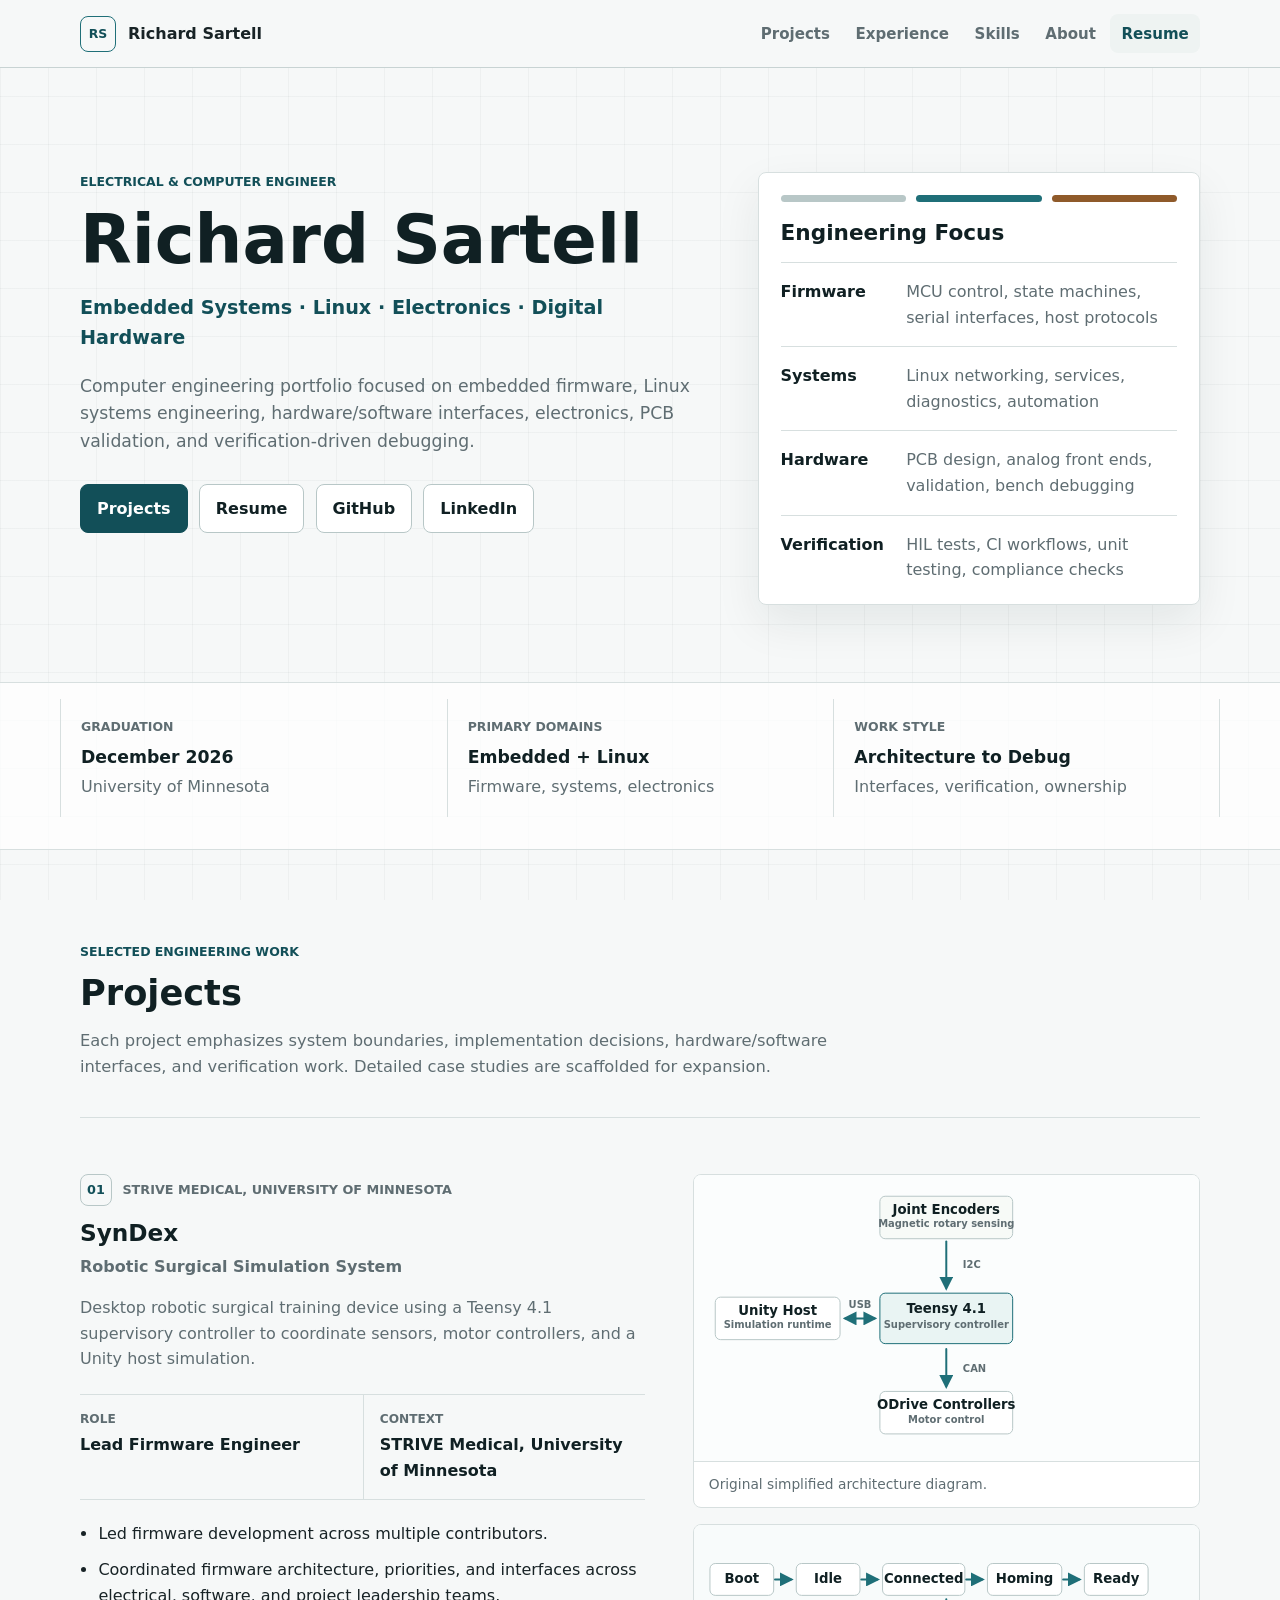
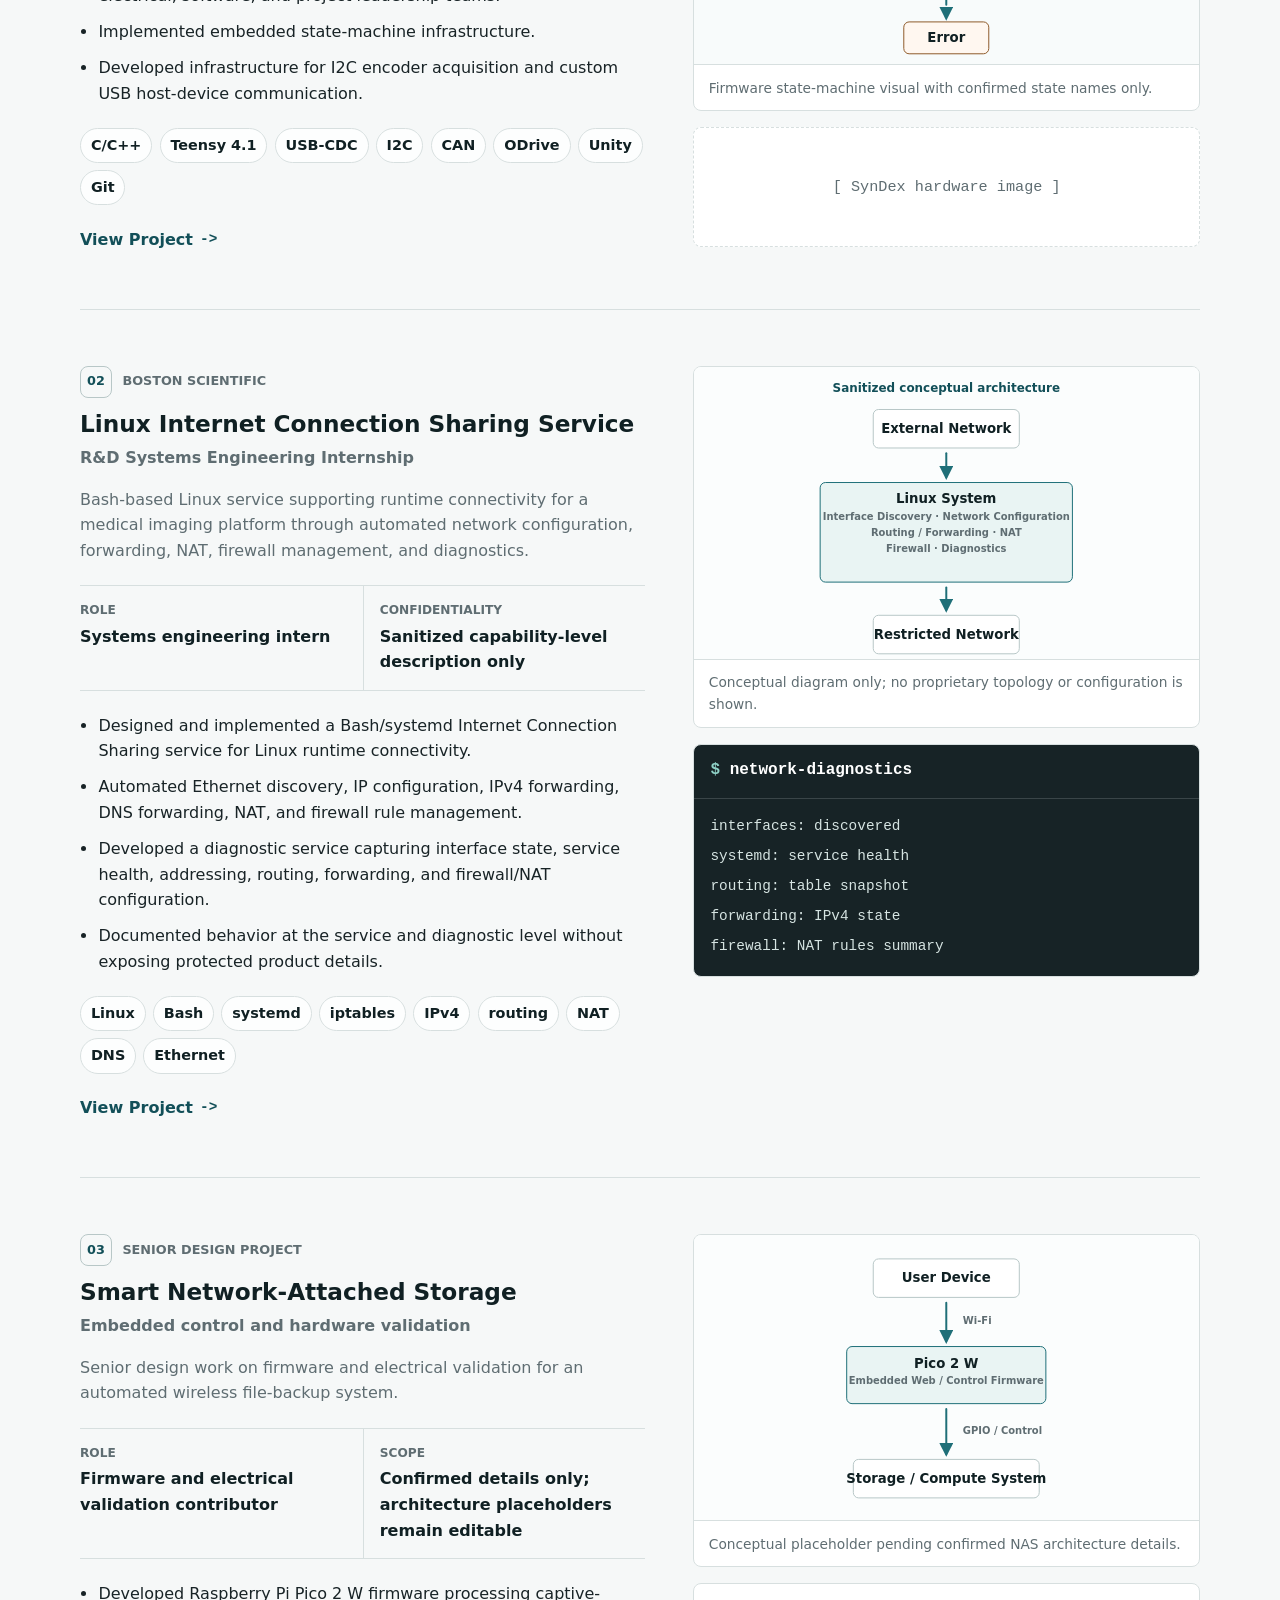
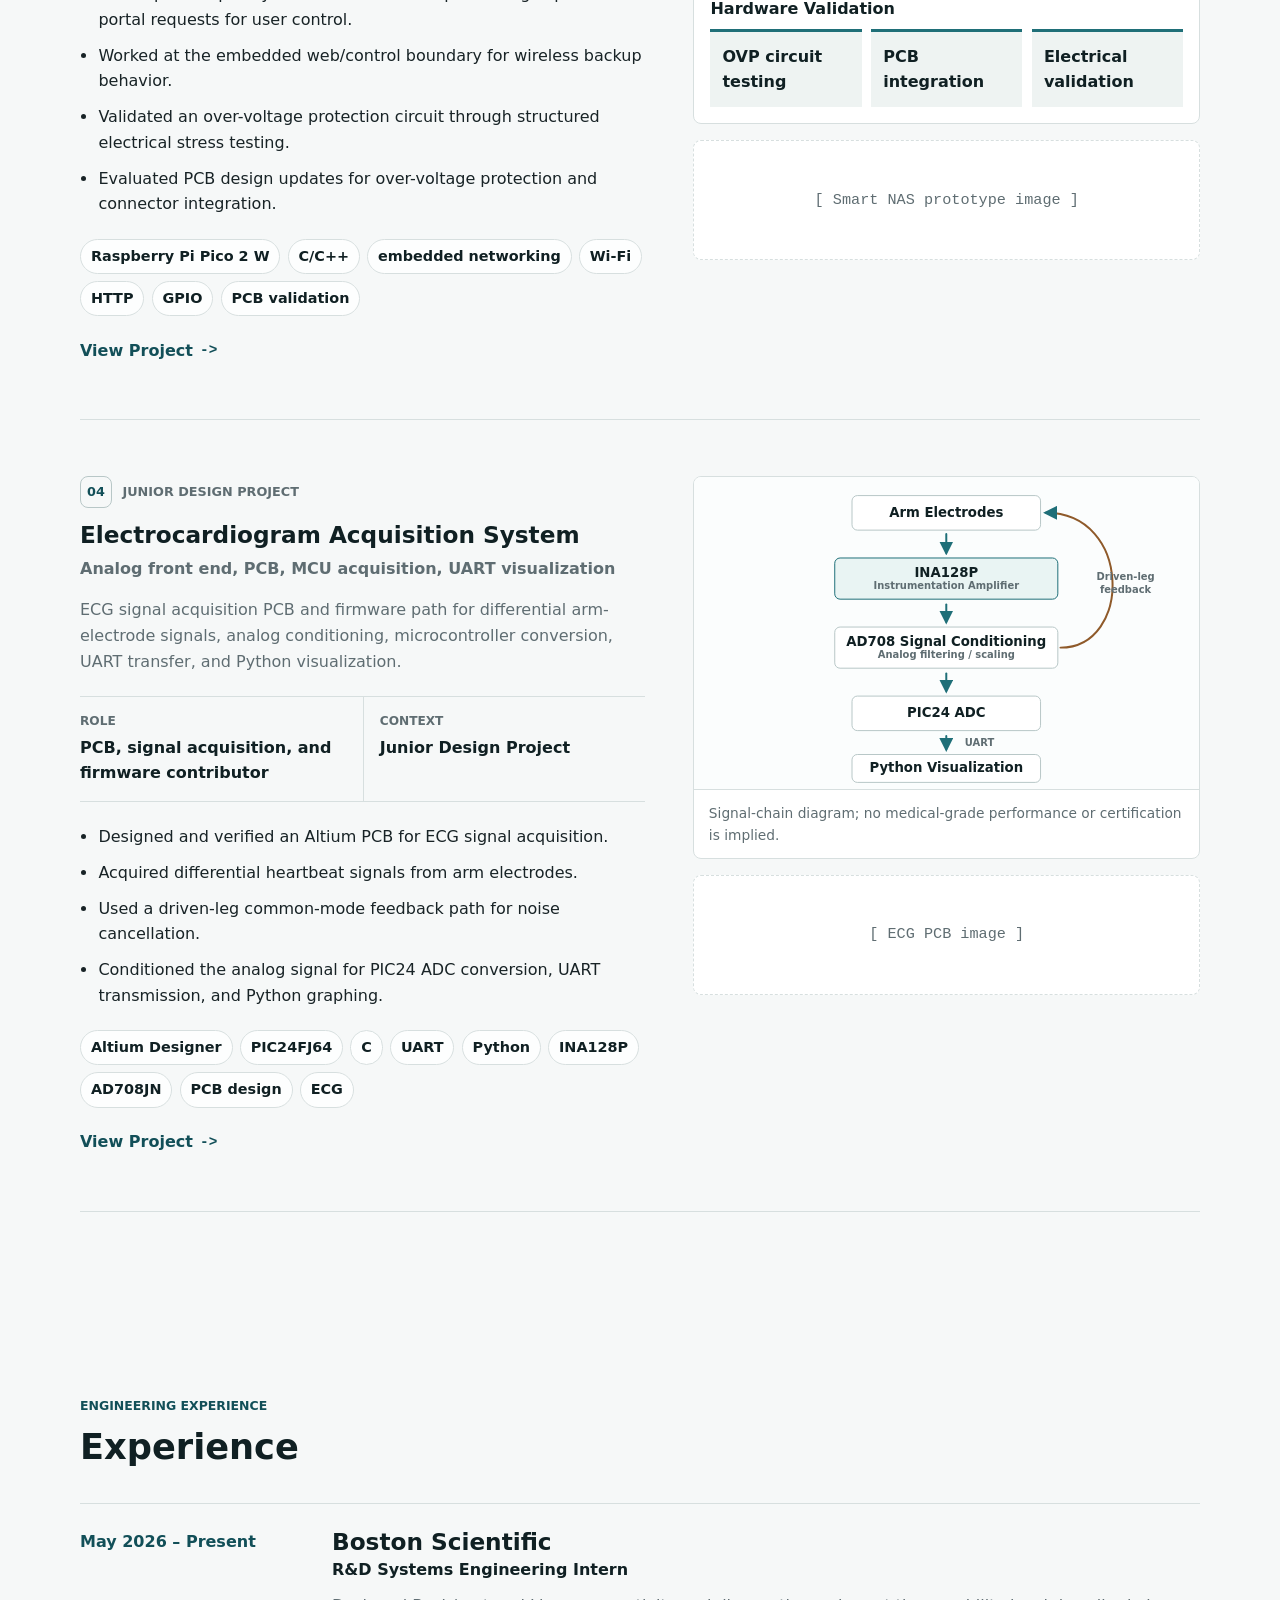
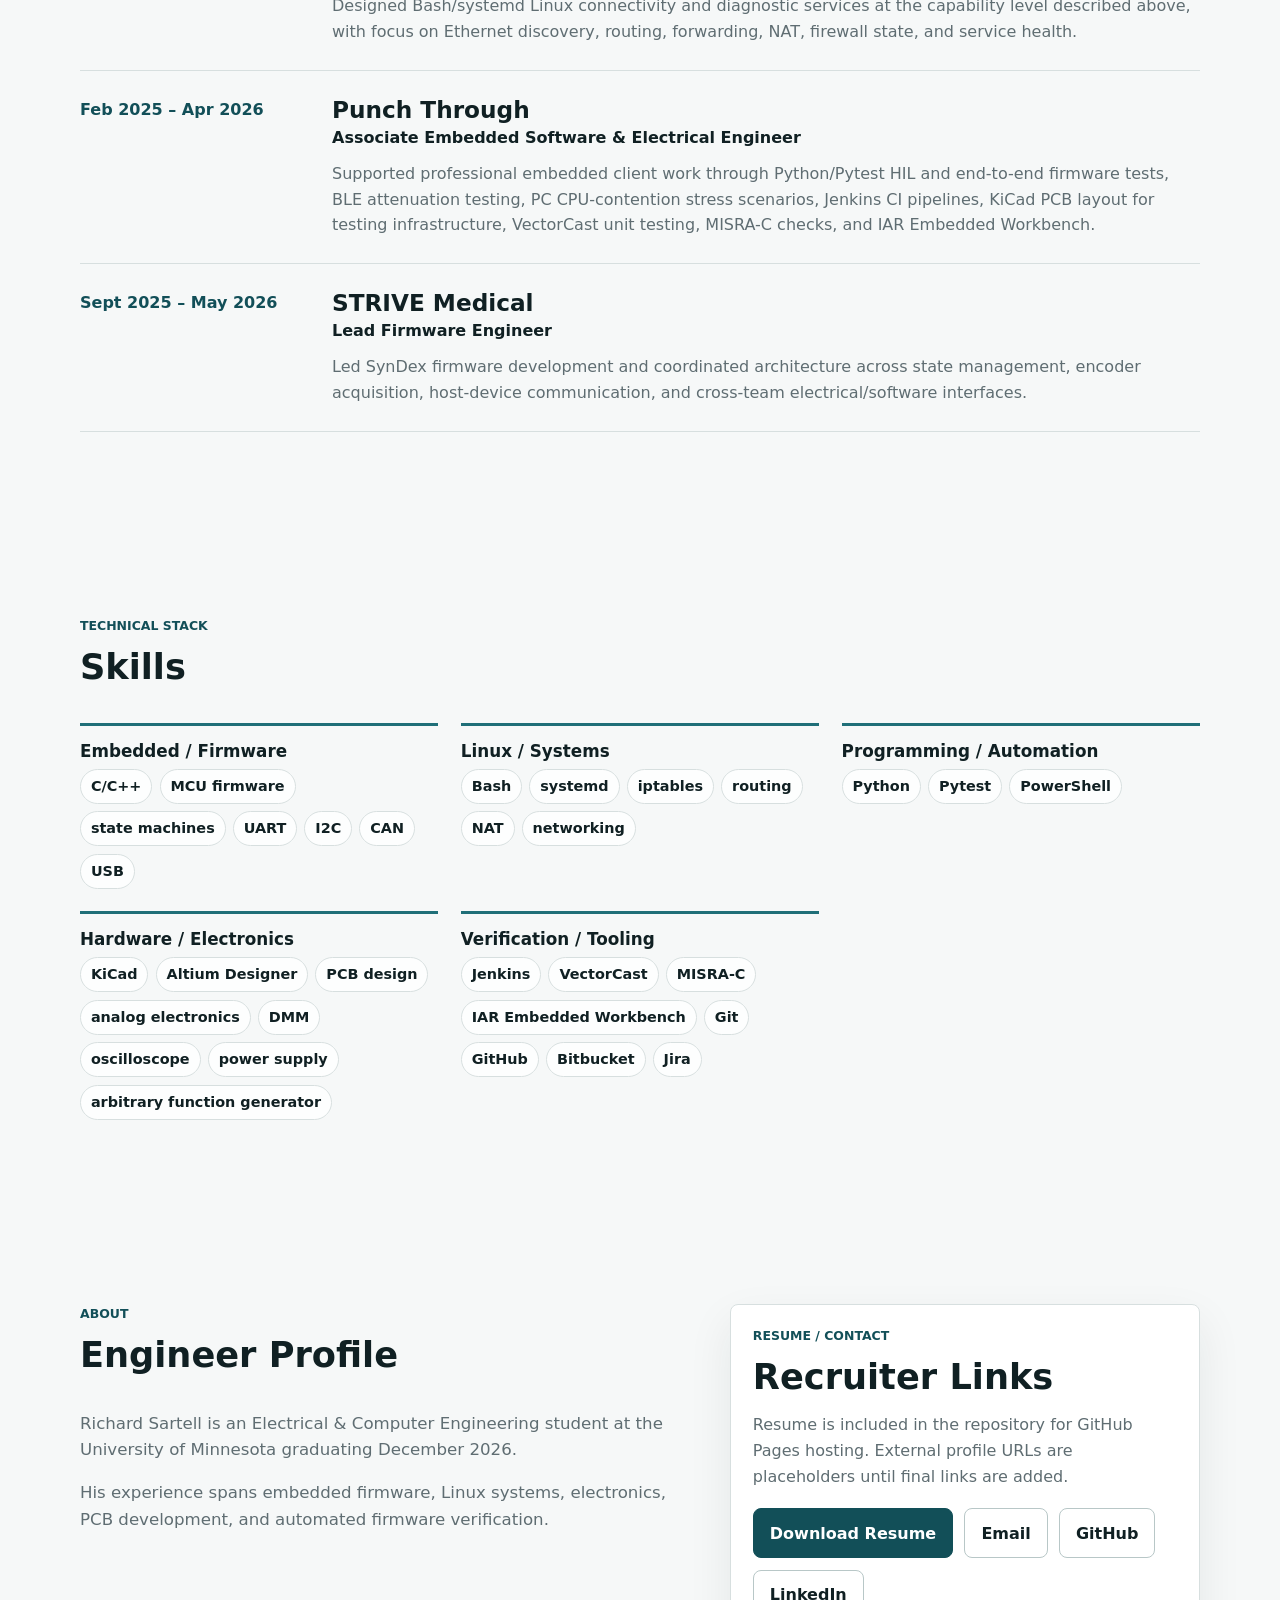
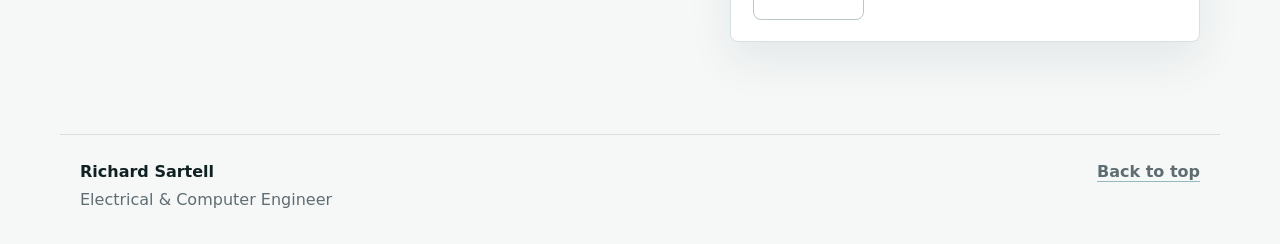
==== index.html @ c1ee7279 "version 1 website" ====
<!doctype html>
<html lang="en">
  <head>
    <meta charset="utf-8">
    <meta name="viewport" content="width=device-width, initial-scale=1">
    <title>Richard Sartell | Electrical &amp; Computer Engineer</title>
    <meta
      name="description"
      content="Engineering portfolio for Richard Sartell, focused on embedded firmware, Linux systems, electronics, PCB work, hardware/software interfaces, and verification."
    >
    <meta property="og:title" content="Richard Sartell | Electrical &amp; Computer Engineer">
    <meta
      property="og:description"
      content="Embedded systems, Linux systems engineering, electronics, digital hardware, and verification portfolio."
    >
    <meta property="og:type" content="website">
    <meta property="og:url" content="https://thaisartell.github.io/">
    <meta property="og:image" content="assets/images/og-card.svg">
    <link rel="icon" href="assets/images/favicon.svg" type="image/svg+xml">
    <link rel="stylesheet" href="css/style.css">
  </head>
  <body>
    <a class="skip-link" href="#main">Skip to content</a>

    <header class="site-header" id="top">
      <div class="nav-shell">
        <a class="brand" href="#top" aria-label="Richard Sartell home">
          <span class="brand-mark" aria-hidden="true">RS</span>
          <span>Richard Sartell</span>
        </a>
        <nav class="site-nav" aria-label="Primary navigation">
          <a href="#projects">Projects</a>
          <a href="#experience">Experience</a>
          <a href="#skills">Skills</a>
          <a href="#about">About</a>
          <a href="#contact">Resume</a>
        </nav>
      </div>
    </header>

    <main id="main">
      <section class="hero section">
        <div class="hero-content">
          <p class="eyebrow">Electrical &amp; Computer Engineer</p>
          <h1>Richard Sartell</h1>
          <p class="hero-subtitle">Embedded Systems &middot; Linux &middot; Electronics &middot; Digital Hardware</p>
          <p class="hero-copy">
            Computer engineering portfolio focused on embedded firmware, Linux systems engineering,
            hardware/software interfaces, electronics, PCB validation, and verification-driven debugging.
          </p>
          <div class="hero-actions" aria-label="Portfolio actions">
            <a class="button button-primary" href="#projects">Projects</a>
            <a class="button button-secondary" href="assets/resume/richard-sartell-resume.pdf">Resume</a>
            <!-- TODO: Replace # with Richard's GitHub profile URL. -->
            <a class="button button-secondary placeholder-link" href="#" aria-label="GitHub profile URL pending">GitHub</a>
            <!-- TODO: Replace # with Richard's LinkedIn profile URL. -->
            <a class="button button-secondary placeholder-link" href="#" aria-label="LinkedIn profile URL pending">LinkedIn</a>
          </div>
        </div>

        <aside class="hero-panel" aria-label="Engineering focus areas">
          <div class="signal-strip" aria-hidden="true">
            <span></span>
            <span></span>
            <span></span>
          </div>
          <h2>Engineering Focus</h2>
          <dl class="focus-list">
            <div>
              <dt>Firmware</dt>
              <dd>MCU control, state machines, serial interfaces, host protocols</dd>
            </div>
            <div>
              <dt>Systems</dt>
              <dd>Linux networking, services, diagnostics, automation</dd>
            </div>
            <div>
              <dt>Hardware</dt>
              <dd>PCB design, analog front ends, validation, bench debugging</dd>
            </div>
            <div>
              <dt>Verification</dt>
              <dd>HIL tests, CI workflows, unit testing, compliance checks</dd>
            </div>
          </dl>
        </aside>
      </section>

      <section class="section section-compact intro-band" aria-label="Portfolio summary">
        <div class="summary-grid">
          <div>
            <span class="metric-label">Graduation</span>
            <strong>December 2026</strong>
            <span>University of Minnesota</span>
          </div>
          <div>
            <span class="metric-label">Primary Domains</span>
            <strong>Embedded + Linux</strong>
            <span>Firmware, systems, electronics</span>
          </div>
          <div>
            <span class="metric-label">Work Style</span>
            <strong>Architecture to Debug</strong>
            <span>Interfaces, verification, ownership</span>
          </div>
        </div>
      </section>

      <section class="section" id="projects" aria-labelledby="projects-heading">
        <div class="section-heading">
          <p class="eyebrow">Selected Engineering Work</p>
          <h2 id="projects-heading">Projects</h2>
          <p>
            Each project emphasizes system boundaries, implementation decisions, hardware/software interfaces,
            and verification work. Detailed case studies are scaffolded for expansion.
          </p>
        </div>

        <div class="project-list">
          <article class="project-case" id="project-syndex">
            <div class="project-copy">
              <div class="project-kicker">
                <span>01</span>
                <span>STRIVE Medical, University of Minnesota</span>
              </div>
              <h3>SynDex</h3>
              <p class="project-subtitle">Robotic Surgical Simulation System</p>
              <p>
                Desktop robotic surgical training device using a Teensy 4.1 supervisory controller to coordinate
                sensors, motor controllers, and a Unity host simulation.
              </p>
              <dl class="project-meta">
                <div>
                  <dt>Role</dt>
                  <dd>Lead Firmware Engineer</dd>
                </div>
                <div>
                  <dt>Context</dt>
                  <dd>STRIVE Medical, University of Minnesota</dd>
                </div>
              </dl>
              <ul class="contribution-list">
                <li>Led firmware development across multiple contributors.</li>
                <li>Coordinated firmware architecture, priorities, and interfaces across electrical, software, and project leadership teams.</li>
                <li>Implemented embedded state-machine infrastructure.</li>
                <li>Developed infrastructure for I2C encoder acquisition and custom USB host-device communication.</li>
              </ul>
              <ul class="tech-list" aria-label="SynDex technologies">
                <li>C/C++</li>
                <li>Teensy 4.1</li>
                <li>USB-CDC</li>
                <li>I2C</li>
                <li>CAN</li>
                <li>ODrive</li>
                <li>Unity</li>
                <li>Git</li>
              </ul>
              <a class="project-link" href="projects/syndex.html">View Project</a>
            </div>

            <div class="project-media">
              <figure class="diagram-card" aria-labelledby="syndex-architecture-title">
                <!-- TODO: Replace or refine labels when SynDex interface details are finalized. -->
                <svg class="diagram-svg" viewBox="0 0 760 430" role="img" aria-labelledby="syndex-architecture-title syndex-architecture-desc">
                  <title id="syndex-architecture-title">SynDex system architecture diagram</title>
                  <desc id="syndex-architecture-desc">
                    Joint encoders connect to a Teensy 4.1 over I2C, the Teensy connects to a Unity host over USB,
                    and the Teensy connects to ODrive motor controllers over CAN.
                  </desc>
                  <defs>
                    <marker id="arrow" viewBox="0 0 10 10" refX="8" refY="5" markerWidth="7" markerHeight="7" orient="auto-start-reverse">
                      <path d="M 0 0 L 10 5 L 0 10 z"></path>
                    </marker>
                  </defs>
                  <rect class="node node-source" x="280" y="32" width="200" height="64" rx="8"></rect>
                  <text class="node-title" x="380" y="58" text-anchor="middle">Joint Encoders</text>
                  <text class="node-subtitle" x="380" y="78" text-anchor="middle">Magnetic rotary sensing</text>

                  <rect class="node node-core" x="280" y="178" width="200" height="76" rx="8"></rect>
                  <text class="node-title" x="380" y="208" text-anchor="middle">Teensy 4.1</text>
                  <text class="node-subtitle" x="380" y="230" text-anchor="middle">Supervisory controller</text>

                  <rect class="node" x="32" y="184" width="188" height="64" rx="8"></rect>
                  <text class="node-title" x="126" y="211" text-anchor="middle">Unity Host</text>
                  <text class="node-subtitle" x="126" y="231" text-anchor="middle">Simulation runtime</text>

                  <rect class="node" x="280" y="326" width="200" height="64" rx="8"></rect>
                  <text class="node-title" x="380" y="353" text-anchor="middle">ODrive Controllers</text>
                  <text class="node-subtitle" x="380" y="373" text-anchor="middle">Motor control</text>

                  <line class="signal-line" x1="380" y1="100" x2="380" y2="170" marker-end="url(#arrow)"></line>
                  <text class="signal-label" x="405" y="140">I2C</text>

                  <line class="signal-line bidirectional" x1="228" y1="216" x2="272" y2="216" marker-start="url(#arrow)" marker-end="url(#arrow)"></line>
                  <text class="signal-label" x="250" y="200" text-anchor="middle">USB</text>

                  <line class="signal-line" x1="380" y1="262" x2="380" y2="318" marker-end="url(#arrow)"></line>
                  <text class="signal-label" x="405" y="296">CAN</text>
                </svg>
                <figcaption>Original simplified architecture diagram.</figcaption>
              </figure>

              <figure class="diagram-card compact-diagram" aria-labelledby="syndex-state-title">
                <!-- State labels are intentionally limited to confirmed states: Boot, Idle, Connected, Homing, Ready, Error. -->
                <svg class="diagram-svg" viewBox="0 0 760 210" role="img" aria-labelledby="syndex-state-title syndex-state-desc">
                  <title id="syndex-state-title">SynDex firmware state-machine visual</title>
                  <desc id="syndex-state-desc">Firmware states shown as Boot, Idle, Connected, Homing, Ready, and Error.</desc>
                  <defs>
                    <marker id="state-arrow" viewBox="0 0 10 10" refX="8" refY="5" markerWidth="7" markerHeight="7" orient="auto">
                      <path d="M 0 0 L 10 5 L 0 10 z"></path>
                    </marker>
                  </defs>
                  <g class="state-row">
                    <rect class="state-node" x="24" y="58" width="96" height="48" rx="8"></rect>
                    <text x="72" y="88" text-anchor="middle">Boot</text>
                    <rect class="state-node" x="154" y="58" width="96" height="48" rx="8"></rect>
                    <text x="202" y="88" text-anchor="middle">Idle</text>
                    <rect class="state-node" x="284" y="58" width="124" height="48" rx="8"></rect>
                    <text x="346" y="88" text-anchor="middle">Connected</text>
                    <rect class="state-node" x="442" y="58" width="112" height="48" rx="8"></rect>
                    <text x="498" y="88" text-anchor="middle">Homing</text>
                    <rect class="state-node" x="588" y="58" width="96" height="48" rx="8"></rect>
                    <text x="636" y="88" text-anchor="middle">Ready</text>
                    <line class="signal-line" x1="122" y1="82" x2="146" y2="82" marker-end="url(#state-arrow)"></line>
                    <line class="signal-line" x1="252" y1="82" x2="276" y2="82" marker-end="url(#state-arrow)"></line>
                    <line class="signal-line" x1="410" y1="82" x2="434" y2="82" marker-end="url(#state-arrow)"></line>
                    <line class="signal-line" x1="556" y1="82" x2="580" y2="82" marker-end="url(#state-arrow)"></line>
                  </g>
                  <rect class="state-node error-node" x="316" y="146" width="128" height="48" rx="8"></rect>
                  <text x="380" y="176" text-anchor="middle">Error</text>
                  <path class="signal-line dashed" d="M 380 112 C 380 130, 380 132, 380 140" marker-end="url(#state-arrow)"></path>
                </svg>
                <figcaption>Firmware state-machine visual with confirmed state names only.</figcaption>
              </figure>

              <div class="asset-placeholder" role="img" aria-label="SynDex hardware image placeholder">
                <!-- TODO: Replace with an approved SynDex hardware photo or test setup image. -->
                [ SynDex hardware image ]
              </div>
            </div>
          </article>

          <article class="project-case" id="project-linux-ics">
            <div class="project-copy">
              <div class="project-kicker">
                <span>02</span>
                <span>Boston Scientific</span>
              </div>
              <h3>Linux Internet Connection Sharing Service</h3>
              <p class="project-subtitle">R&amp;D Systems Engineering Internship</p>
              <p>
                Bash-based Linux service supporting runtime connectivity for a medical imaging platform through
                automated network configuration, forwarding, NAT, firewall management, and diagnostics.
              </p>
              <dl class="project-meta">
                <div>
                  <dt>Role</dt>
                  <dd>Systems engineering intern</dd>
                </div>
                <div>
                  <dt>Confidentiality</dt>
                  <dd>Sanitized capability-level description only</dd>
                </div>
              </dl>
              <ul class="contribution-list">
                <li>Designed and implemented a Bash/systemd Internet Connection Sharing service for Linux runtime connectivity.</li>
                <li>Automated Ethernet discovery, IP configuration, IPv4 forwarding, DNS forwarding, NAT, and firewall rule management.</li>
                <li>Developed a diagnostic service capturing interface state, service health, addressing, routing, forwarding, and firewall/NAT configuration.</li>
                <li>Documented behavior at the service and diagnostic level without exposing protected product details.</li>
              </ul>
              <ul class="tech-list" aria-label="Linux Internet Connection Sharing technologies">
                <li>Linux</li>
                <li>Bash</li>
                <li>systemd</li>
                <li>iptables</li>
                <li>IPv4</li>
                <li>routing</li>
                <li>NAT</li>
                <li>DNS</li>
                <li>Ethernet</li>
              </ul>
              <a class="project-link" href="projects/linux-internet-connection-sharing.html">View Project</a>
            </div>

            <div class="project-media">
              <figure class="diagram-card" aria-labelledby="linux-ics-title">
                <!-- Sanitized conceptual architecture. Do not add proprietary device names, IP addresses, screenshots, or topology. -->
                <svg class="diagram-svg" viewBox="0 0 760 440" role="img" aria-labelledby="linux-ics-title linux-ics-desc">
                  <title id="linux-ics-title">Sanitized conceptual architecture for Linux Internet Connection Sharing</title>
                  <desc id="linux-ics-desc">
                    External network connects to a Linux system that performs interface discovery, configuration,
                    forwarding, NAT, firewall handling, and diagnostics before a restricted network.
                  </desc>
                  <defs>
                    <marker id="net-arrow" viewBox="0 0 10 10" refX="8" refY="5" markerWidth="7" markerHeight="7" orient="auto">
                      <path d="M 0 0 L 10 5 L 0 10 z"></path>
                    </marker>
                  </defs>
                  <text class="diagram-heading" x="380" y="38" text-anchor="middle">Sanitized conceptual architecture</text>
                  <rect class="node" x="270" y="64" width="220" height="58" rx="8"></rect>
                  <text class="node-title" x="380" y="99" text-anchor="middle">External Network</text>

                  <rect class="node node-core" x="190" y="174" width="380" height="150" rx="8"></rect>
                  <text class="node-title" x="380" y="205" text-anchor="middle">Linux System</text>
                  <text class="node-subtitle" x="380" y="230" text-anchor="middle">Interface Discovery &middot; Network Configuration</text>
                  <text class="node-subtitle" x="380" y="254" text-anchor="middle">Routing / Forwarding &middot; NAT</text>
                  <text class="node-subtitle" x="380" y="278" text-anchor="middle">Firewall &middot; Diagnostics</text>

                  <rect class="node" x="270" y="374" width="220" height="58" rx="8"></rect>
                  <text class="node-title" x="380" y="409" text-anchor="middle">Restricted Network</text>

                  <line class="signal-line" x1="380" y1="130" x2="380" y2="166" marker-end="url(#net-arrow)"></line>
                  <line class="signal-line" x1="380" y1="332" x2="380" y2="366" marker-end="url(#net-arrow)"></line>
                </svg>
                <figcaption>Conceptual diagram only; no proprietary topology or configuration is shown.</figcaption>
              </figure>

              <div class="terminal-panel" aria-label="Sanitized Linux diagnostics categories">
                <div class="terminal-row"><span>$</span> network-diagnostics</div>
                <ul>
                  <li>interfaces: discovered</li>
                  <li>systemd: service health</li>
                  <li>routing: table snapshot</li>
                  <li>forwarding: IPv4 state</li>
                  <li>firewall: NAT rules summary</li>
                </ul>
              </div>
            </div>
          </article>

          <article class="project-case" id="project-smart-nas">
            <div class="project-copy">
              <div class="project-kicker">
                <span>03</span>
                <span>Senior Design Project</span>
              </div>
              <h3>Smart Network-Attached Storage</h3>
              <p class="project-subtitle">Embedded control and hardware validation</p>
              <p>
                Senior design work on firmware and electrical validation for an automated wireless file-backup system.
              </p>
              <dl class="project-meta">
                <div>
                  <dt>Role</dt>
                  <dd>Firmware and electrical validation contributor</dd>
                </div>
                <div>
                  <dt>Scope</dt>
                  <dd>Confirmed details only; architecture placeholders remain editable</dd>
                </div>
              </dl>
              <ul class="contribution-list">
                <li>Developed Raspberry Pi Pico 2 W firmware processing captive-portal requests for user control.</li>
                <li>Worked at the embedded web/control boundary for wireless backup behavior.</li>
                <li>Validated an over-voltage protection circuit through structured electrical stress testing.</li>
                <li>Evaluated PCB design updates for over-voltage protection and connector integration.</li>
              </ul>
              <ul class="tech-list" aria-label="Smart Network-Attached Storage technologies">
                <li>Raspberry Pi Pico 2 W</li>
                <li>C/C++</li>
                <li>embedded networking</li>
                <li>Wi-Fi</li>
                <li>HTTP</li>
                <li>GPIO</li>
                <li>PCB validation</li>
              </ul>
              <a class="project-link" href="projects/smart-network-attached-storage.html">View Project</a>
            </div>

            <div class="project-media">
              <figure class="diagram-card" aria-labelledby="smart-nas-title">
                <!-- TODO: Confirm exact Smart NAS storage/compute architecture before replacing this conceptual diagram. -->
                <svg class="diagram-svg" viewBox="0 0 760 430" role="img" aria-labelledby="smart-nas-title smart-nas-desc">
                  <title id="smart-nas-title">Smart Network-Attached Storage conceptual architecture</title>
                  <desc id="smart-nas-desc">
                    User device connects by Wi-Fi to a Pico 2 W running embedded web and control firmware, then to a storage or compute system over GPIO or control signals.
                  </desc>
                  <defs>
                    <marker id="nas-arrow" viewBox="0 0 10 10" refX="8" refY="5" markerWidth="7" markerHeight="7" orient="auto">
                      <path d="M 0 0 L 10 5 L 0 10 z"></path>
                    </marker>
                  </defs>
                  <rect class="node" x="270" y="36" width="220" height="58" rx="8"></rect>
                  <text class="node-title" x="380" y="71" text-anchor="middle">User Device</text>

                  <rect class="node node-core" x="230" y="168" width="300" height="86" rx="8"></rect>
                  <text class="node-title" x="380" y="200" text-anchor="middle">Pico 2 W</text>
                  <text class="node-subtitle" x="380" y="224" text-anchor="middle">Embedded Web / Control Firmware</text>

                  <rect class="node" x="240" y="338" width="280" height="58" rx="8"></rect>
                  <text class="node-title" x="380" y="373" text-anchor="middle">Storage / Compute System</text>

                  <line class="signal-line" x1="380" y1="102" x2="380" y2="160" marker-end="url(#nas-arrow)"></line>
                  <text class="signal-label" x="405" y="134">Wi-Fi</text>
                  <line class="signal-line" x1="380" y1="262" x2="380" y2="330" marker-end="url(#nas-arrow)"></line>
                  <text class="signal-label" x="405" y="300">GPIO / Control</text>
                </svg>
                <figcaption>Conceptual placeholder pending confirmed NAS architecture details.</figcaption>
              </figure>

              <div class="validation-panel">
                <h4>Hardware Validation</h4>
                <div class="validation-steps" aria-label="Hardware validation areas">
                  <span>OVP circuit testing</span>
                  <span>PCB integration</span>
                  <span>Electrical validation</span>
                </div>
              </div>

              <div class="asset-placeholder" role="img" aria-label="Smart NAS prototype image placeholder">
                <!-- TODO: Replace with a Smart NAS prototype photo or approved PCB image. -->
                [ Smart NAS prototype image ]
              </div>
            </div>
          </article>

          <article class="project-case" id="project-ecg">
            <div class="project-copy">
              <div class="project-kicker">
                <span>04</span>
                <span>Junior Design Project</span>
              </div>
              <h3>Electrocardiogram Acquisition System</h3>
              <p class="project-subtitle">Analog front end, PCB, MCU acquisition, UART visualization</p>
              <p>
                ECG signal acquisition PCB and firmware path for differential arm-electrode signals, analog conditioning,
                microcontroller conversion, UART transfer, and Python visualization.
              </p>
              <dl class="project-meta">
                <div>
                  <dt>Role</dt>
                  <dd>PCB, signal acquisition, and firmware contributor</dd>
                </div>
                <div>
                  <dt>Context</dt>
                  <dd>Junior Design Project</dd>
                </div>
              </dl>
              <ul class="contribution-list">
                <li>Designed and verified an Altium PCB for ECG signal acquisition.</li>
                <li>Acquired differential heartbeat signals from arm electrodes.</li>
                <li>Used a driven-leg common-mode feedback path for noise cancellation.</li>
                <li>Conditioned the analog signal for PIC24 ADC conversion, UART transmission, and Python graphing.</li>
              </ul>
              <ul class="tech-list" aria-label="Electrocardiogram Acquisition System technologies">
                <li>Altium Designer</li>
                <li>PIC24FJ64</li>
                <li>C</li>
                <li>UART</li>
                <li>Python</li>
                <li>INA128P</li>
                <li>AD708JN</li>
                <li>PCB design</li>
                <li>ECG</li>
              </ul>
              <a class="project-link" href="projects/electrocardiogram-acquisition-system.html">View Project</a>
            </div>

            <div class="project-media">
              <figure class="diagram-card" aria-labelledby="ecg-title">
                <!-- TODO: Replace placeholder labels with schematic references if approved project documentation is available. -->
                <svg class="diagram-svg" viewBox="0 0 760 470" role="img" aria-labelledby="ecg-title ecg-desc">
                  <title id="ecg-title">ECG acquisition signal-chain diagram</title>
                  <desc id="ecg-desc">
                    Arm electrodes feed an INA128P instrumentation amplifier, AD708 signal conditioning, PIC24 ADC, UART, and Python visualization.
                    A driven-leg common-mode feedback path returns from the signal conditioning stage to the electrodes.
                  </desc>
                  <defs>
                    <marker id="ecg-arrow" viewBox="0 0 10 10" refX="8" refY="5" markerWidth="7" markerHeight="7" orient="auto">
                      <path d="M 0 0 L 10 5 L 0 10 z"></path>
                    </marker>
                  </defs>
                  <rect class="node" x="238" y="28" width="284" height="52" rx="8"></rect>
                  <text class="node-title" x="380" y="60" text-anchor="middle">Arm Electrodes</text>

                  <rect class="node node-core" x="212" y="122" width="336" height="62" rx="8"></rect>
                  <text class="node-title" x="380" y="151" text-anchor="middle">INA128P</text>
                  <text class="node-subtitle" x="380" y="169" text-anchor="middle">Instrumentation Amplifier</text>

                  <rect class="node" x="212" y="226" width="336" height="62" rx="8"></rect>
                  <text class="node-title" x="380" y="255" text-anchor="middle">AD708 Signal Conditioning</text>
                  <text class="node-subtitle" x="380" y="273" text-anchor="middle">Analog filtering / scaling</text>

                  <rect class="node" x="238" y="330" width="284" height="52" rx="8"></rect>
                  <text class="node-title" x="380" y="362" text-anchor="middle">PIC24 ADC</text>

                  <rect class="node" x="238" y="418" width="284" height="42" rx="8"></rect>
                  <text class="node-title" x="380" y="445" text-anchor="middle">Python Visualization</text>

                  <line class="signal-line" x1="380" y1="86" x2="380" y2="114" marker-end="url(#ecg-arrow)"></line>
                  <line class="signal-line" x1="380" y1="192" x2="380" y2="218" marker-end="url(#ecg-arrow)"></line>
                  <line class="signal-line" x1="380" y1="296" x2="380" y2="322" marker-end="url(#ecg-arrow)"></line>
                  <line class="signal-line" x1="380" y1="390" x2="380" y2="410" marker-end="url(#ecg-arrow)"></line>
                  <text class="signal-label" x="408" y="405">UART</text>

                  <path class="feedback-line" d="M 552 257 C 660 257, 660 54, 530 54" marker-end="url(#ecg-arrow)"></path>
                  <text class="signal-label" x="650" y="155" text-anchor="middle">Driven-leg</text>
                  <text class="signal-label" x="650" y="175" text-anchor="middle">feedback</text>
                </svg>
                <figcaption>Signal-chain diagram; no medical-grade performance or certification is implied.</figcaption>
              </figure>

              <div class="asset-placeholder" role="img" aria-label="ECG PCB image placeholder">
                <!-- TODO: Replace with approved ECG PCB render, schematic crop, oscilloscope capture, or Python plot. -->
                [ ECG PCB image ]
              </div>
            </div>
          </article>
        </div>
      </section>

      <section class="section" id="experience" aria-labelledby="experience-heading">
        <div class="section-heading">
          <p class="eyebrow">Engineering Experience</p>
          <h2 id="experience-heading">Experience</h2>
        </div>

        <div class="timeline">
          <article class="timeline-item">
            <div class="timeline-date">May 2026 &ndash; Present</div>
            <div>
              <h3>Boston Scientific</h3>
              <p class="role">R&amp;D Systems Engineering Intern</p>
              <p>
                Designed Bash/systemd Linux connectivity and diagnostic services at the capability level described above,
                with focus on Ethernet discovery, routing, forwarding, NAT, firewall state, and service health.
              </p>
            </div>
          </article>

          <article class="timeline-item">
            <div class="timeline-date">Feb 2025 &ndash; Apr 2026</div>
            <div>
              <h3>Punch Through</h3>
              <p class="role">Associate Embedded Software &amp; Electrical Engineer</p>
              <p>
                Supported professional embedded client work through Python/Pytest HIL and end-to-end firmware tests,
                BLE attenuation testing, PC CPU-contention stress scenarios, Jenkins CI pipelines, KiCad PCB layout
                for testing infrastructure, VectorCast unit testing, MISRA-C checks, and IAR Embedded Workbench.
              </p>
            </div>
          </article>

          <article class="timeline-item">
            <div class="timeline-date">Sept 2025 &ndash; May 2026</div>
            <div>
              <h3>STRIVE Medical</h3>
              <p class="role">Lead Firmware Engineer</p>
              <p>
                Led SynDex firmware development and coordinated architecture across state management, encoder acquisition,
                host-device communication, and cross-team electrical/software interfaces.
              </p>
            </div>
          </article>
        </div>
      </section>

      <section class="section" id="skills" aria-labelledby="skills-heading">
        <div class="section-heading">
          <p class="eyebrow">Technical Stack</p>
          <h2 id="skills-heading">Skills</h2>
        </div>

        <div class="skills-grid">
          <section class="skill-group" aria-labelledby="embedded-skills">
            <h3 id="embedded-skills">Embedded / Firmware</h3>
            <ul>
              <li>C/C++</li>
              <li>MCU firmware</li>
              <li>state machines</li>
              <li>UART</li>
              <li>I2C</li>
              <li>CAN</li>
              <li>USB</li>
            </ul>
          </section>

          <section class="skill-group" aria-labelledby="linux-skills">
            <h3 id="linux-skills">Linux / Systems</h3>
            <ul>
              <li>Bash</li>
              <li>systemd</li>
              <li>iptables</li>
              <li>routing</li>
              <li>NAT</li>
              <li>networking</li>
            </ul>
          </section>

          <section class="skill-group" aria-labelledby="programming-skills">
            <h3 id="programming-skills">Programming / Automation</h3>
            <ul>
              <li>Python</li>
              <li>Pytest</li>
              <li>PowerShell</li>
            </ul>
          </section>

          <section class="skill-group" aria-labelledby="hardware-skills">
            <h3 id="hardware-skills">Hardware / Electronics</h3>
            <ul>
              <li>KiCad</li>
              <li>Altium Designer</li>
              <li>PCB design</li>
              <li>analog electronics</li>
              <li>DMM</li>
              <li>oscilloscope</li>
              <li>power supply</li>
              <li>arbitrary function generator</li>
            </ul>
          </section>

          <section class="skill-group" aria-labelledby="verification-skills">
            <h3 id="verification-skills">Verification / Tooling</h3>
            <ul>
              <li>Jenkins</li>
              <li>VectorCast</li>
              <li>MISRA-C</li>
              <li>IAR Embedded Workbench</li>
              <li>Git</li>
              <li>GitHub</li>
              <li>Bitbucket</li>
              <li>Jira</li>
            </ul>
          </section>
        </div>
      </section>

      <section class="section about-contact-grid" id="about" aria-labelledby="about-heading">
        <div>
          <div class="section-heading">
            <p class="eyebrow">About</p>
            <h2 id="about-heading">Engineer Profile</h2>
          </div>
          <p>
            Richard Sartell is an Electrical &amp; Computer Engineering student at the University of Minnesota
            graduating December 2026.
          </p>
          <p>
            His experience spans embedded firmware, Linux systems, electronics, PCB development,
            and automated firmware verification.
          </p>
        </div>

        <aside class="contact-panel" id="contact" aria-labelledby="contact-heading">
          <p class="eyebrow">Resume / Contact</p>
          <h2 id="contact-heading">Recruiter Links</h2>
          <p>
            Resume is included in the repository for GitHub Pages hosting. External profile URLs are placeholders
            until final links are added.
          </p>
          <div class="contact-actions">
            <a class="button button-primary" href="assets/resume/richard-sartell-resume.pdf">Download Resume</a>
            <!-- TODO: Replace with Richard's preferred contact email. -->
            <a class="button button-secondary placeholder-link" href="mailto:your.email@example.com">Email</a>
            <!-- TODO: Replace # with Richard's GitHub profile URL. -->
            <a class="button button-secondary placeholder-link" href="#">GitHub</a>
            <!-- TODO: Replace # with Richard's LinkedIn profile URL. -->
            <a class="button button-secondary placeholder-link" href="#">LinkedIn</a>
          </div>
        </aside>
      </section>
    </main>

    <footer class="site-footer">
      <div>
        <strong>Richard Sartell</strong>
        <span>Electrical &amp; Computer Engineer</span>
      </div>
      <a href="#top">Back to top</a>
    </footer>

    <script src="js/main.js"></script>
  </body>
</html>
---- css/style.css ----
:root {
  color-scheme: light;
  --bg: #f6f8f8;
  --surface: #ffffff;
  --surface-muted: #eef3f2;
  --text: #182326;
  --muted: #5f6d72;
  --line: #d7dfdf;
  --line-strong: #b8c7c7;
  --accent: #1f6f78;
  --accent-strong: #124f58;
  --copper: #8f5a2a;
  --ink: #102023;
  --code-bg: #172326;
  --shadow: 0 18px 45px rgba(15, 32, 35, 0.08);
  --max-width: 1160px;
}

* {
  box-sizing: border-box;
}

html {
  scroll-behavior: smooth;
  scroll-padding-top: 92px;
}

body {
  margin: 0;
  background: var(--bg);
  color: var(--text);
  font-family:
    "Aptos",
    "Segoe UI",
    system-ui,
    -apple-system,
    BlinkMacSystemFont,
    sans-serif;
  font-size: 16px;
  line-height: 1.6;
  letter-spacing: 0;
  text-rendering: optimizeLegibility;
}

body::before {
  content: "";
  position: fixed;
  inset: 0;
  z-index: -1;
  background-image:
    linear-gradient(rgba(16, 32, 35, 0.035) 1px, transparent 1px),
    linear-gradient(90deg, rgba(16, 32, 35, 0.035) 1px, transparent 1px);
  background-size: 48px 48px;
}

a {
  color: inherit;
  text-decoration-color: rgba(31, 111, 120, 0.45);
  text-decoration-thickness: 1px;
  text-underline-offset: 4px;
}

a:hover {
  color: var(--accent-strong);
}

img,
svg {
  max-width: 100%;
}

button,
a {
  -webkit-tap-highlight-color: transparent;
}

:focus-visible {
  outline: 3px solid rgba(31, 111, 120, 0.45);
  outline-offset: 3px;
}

.skip-link {
  position: absolute;
  top: 12px;
  left: 12px;
  z-index: 100;
  transform: translateY(-180%);
  border: 1px solid var(--line-strong);
  border-radius: 8px;
  background: var(--surface);
  padding: 0.7rem 0.9rem;
  font-weight: 700;
}

.skip-link:focus {
  transform: translateY(0);
}

.site-header {
  position: sticky;
  top: 0;
  z-index: 50;
  border-bottom: 1px solid rgba(184, 199, 199, 0.75);
  background: rgba(246, 248, 248, 0.97);
}

.nav-shell {
  display: flex;
  align-items: center;
  justify-content: space-between;
  max-width: var(--max-width);
  margin: 0 auto;
  padding: 0.9rem 1.25rem;
  gap: 1rem;
}

.brand {
  display: inline-flex;
  align-items: center;
  gap: 0.75rem;
  min-width: max-content;
  color: var(--text);
  font-weight: 800;
  text-decoration: none;
}

.brand-mark {
  display: inline-grid;
  width: 2.25rem;
  height: 2.25rem;
  place-items: center;
  border: 1px solid var(--accent);
  border-radius: 8px;
  color: var(--accent-strong);
  font-size: 0.78rem;
  font-weight: 850;
}

.site-nav {
  display: flex;
  align-items: center;
  justify-content: flex-end;
  flex-wrap: wrap;
  gap: 0.2rem;
}

.site-nav a {
  border-radius: 8px;
  color: var(--muted);
  padding: 0.45rem 0.7rem;
  font-size: 0.94rem;
  font-weight: 650;
  text-decoration: none;
}

.site-nav a:hover,
.site-nav a.is-active {
  background: var(--surface-muted);
  color: var(--accent-strong);
}

.section {
  max-width: var(--max-width);
  margin: 0 auto;
  padding: 5.75rem 1.25rem;
}

.section-compact {
  padding-top: 1rem;
  padding-bottom: 2rem;
}

.hero {
  display: grid;
  grid-template-columns: minmax(0, 1fr) minmax(340px, 0.72fr);
  gap: 4rem;
  align-items: start;
  min-height: auto;
  padding-top: 6.5rem;
  padding-bottom: 4.8rem;
}

.eyebrow {
  margin: 0 0 0.75rem;
  color: var(--accent-strong);
  font-size: 0.78rem;
  font-weight: 800;
  text-transform: uppercase;
}

h1,
h2,
h3,
h4,
p {
  margin-top: 0;
}

h1,
h2,
h3,
h4 {
  color: var(--ink);
  line-height: 1.08;
}

h1 {
  max-width: 760px;
  margin-bottom: 1rem;
  font-size: 4.2rem;
  font-weight: 850;
}

h2 {
  margin-bottom: 1rem;
  font-size: 2.2rem;
}

h3 {
  margin-bottom: 0.55rem;
  font-size: 1.45rem;
}

h4 {
  margin-bottom: 0.7rem;
  font-size: 1rem;
}

.hero-subtitle {
  margin-bottom: 1.15rem;
  color: var(--accent-strong);
  font-size: 1.2rem;
  font-weight: 760;
}

.hero-copy {
  max-width: 690px;
  margin-bottom: 1.75rem;
  color: var(--muted);
  font-size: 1.08rem;
}

.hero-actions,
.contact-actions {
  display: flex;
  flex-wrap: wrap;
  gap: 0.7rem;
}

.button {
  display: inline-flex;
  min-height: 2.75rem;
  align-items: center;
  justify-content: center;
  border: 1px solid var(--line-strong);
  border-radius: 8px;
  padding: 0.7rem 1rem;
  font-weight: 750;
  text-decoration: none;
}

.button-primary {
  border-color: var(--accent-strong);
  background: var(--accent-strong);
  color: #ffffff;
}

.button-primary:hover {
  background: var(--accent);
  color: #ffffff;
}

.button-secondary {
  background: var(--surface);
  color: var(--ink);
}

.button-secondary:hover {
  border-color: var(--accent);
  color: var(--accent-strong);
}

.placeholder-link {
  cursor: help;
}

.hero-panel,
.contact-panel {
  border: 1px solid var(--line);
  border-radius: 8px;
  background: var(--surface);
  box-shadow: var(--shadow);
}

.hero-panel {
  padding: 1.35rem;
}

.signal-strip {
  display: grid;
  grid-template-columns: 1fr 1fr 1fr;
  gap: 0.6rem;
  margin-bottom: 1.2rem;
}

.signal-strip span {
  display: block;
  height: 0.45rem;
  border-radius: 999px;
  background: var(--line-strong);
}

.signal-strip span:nth-child(2) {
  background: var(--accent);
}

.signal-strip span:nth-child(3) {
  background: var(--copper);
}

.hero-panel h2 {
  margin-bottom: 1.1rem;
  font-size: 1.35rem;
}

.focus-list {
  display: grid;
  gap: 1rem;
  margin: 0;
}

.focus-list div {
  display: grid;
  grid-template-columns: 7rem 1fr;
  gap: 0.85rem;
  border-top: 1px solid var(--line);
  padding-top: 1rem;
}

.focus-list dt {
  color: var(--ink);
  font-weight: 820;
}

.focus-list dd {
  margin: 0;
  color: var(--muted);
}

.intro-band {
  max-width: none;
  border-top: 1px solid var(--line);
  border-bottom: 1px solid var(--line);
  background: rgba(255, 255, 255, 0.72);
}

.summary-grid {
  display: grid;
  grid-template-columns: repeat(3, minmax(0, 1fr));
  max-width: var(--max-width);
  margin: 0 auto;
  gap: 0;
}

.summary-grid div {
  min-width: 0;
  border-left: 1px solid var(--line);
  padding: 1.1rem 1.25rem;
}

.summary-grid div:last-child {
  border-right: 1px solid var(--line);
}

.summary-grid span,
.summary-grid strong {
  display: block;
}

.metric-label {
  margin-bottom: 0.45rem;
  color: var(--muted);
  font-size: 0.78rem;
  font-weight: 780;
  text-transform: uppercase;
}

.summary-grid strong {
  margin-bottom: 0.15rem;
  color: var(--ink);
  font-size: 1.08rem;
}

.summary-grid span:last-child {
  color: var(--muted);
}

.section-heading {
  max-width: 760px;
  margin-bottom: 2.3rem;
}

.section-heading p:not(.eyebrow) {
  color: var(--muted);
  font-size: 1.02rem;
}

.project-list {
  display: grid;
  gap: 0;
}

.project-case {
  display: grid;
  grid-template-columns: minmax(0, 0.96fr) minmax(360px, 0.86fr);
  gap: 3rem;
  border-top: 1px solid var(--line);
  padding: 3.5rem 0;
}

.project-case:last-child {
  border-bottom: 1px solid var(--line);
}

.project-copy > p {
  color: var(--muted);
}

.project-kicker {
  display: flex;
  align-items: center;
  gap: 0.65rem;
  margin-bottom: 0.85rem;
  color: var(--muted);
  font-size: 0.8rem;
  font-weight: 760;
  text-transform: uppercase;
}

.project-kicker span:first-child {
  display: inline-grid;
  width: 2rem;
  height: 2rem;
  place-items: center;
  border: 1px solid var(--line-strong);
  border-radius: 8px;
  color: var(--accent-strong);
}

.project-subtitle {
  margin-bottom: 1rem;
  color: var(--accent-strong);
  font-weight: 780;
}

.project-meta {
  display: grid;
  grid-template-columns: repeat(2, minmax(0, 1fr));
  gap: 0;
  margin: 1.35rem 0;
  border-top: 1px solid var(--line);
  border-bottom: 1px solid var(--line);
}

.project-meta div {
  padding: 0.95rem 1rem 0.95rem 0;
}

.project-meta div + div {
  border-left: 1px solid var(--line);
  padding-left: 1rem;
}

.project-meta dt {
  color: var(--muted);
  font-size: 0.76rem;
  font-weight: 780;
  text-transform: uppercase;
}

.project-meta dd {
  margin: 0.2rem 0 0;
  color: var(--ink);
  font-weight: 700;
}

.contribution-list {
  display: grid;
  gap: 0.65rem;
  margin: 0 0 1.35rem;
  padding-left: 1.15rem;
}

.contribution-list li {
  color: var(--text);
}

.tech-list {
  display: flex;
  flex-wrap: wrap;
  gap: 0.45rem;
  margin: 0 0 1.35rem;
  padding: 0;
  list-style: none;
}

.tech-list li,
.skill-group li {
  border: 1px solid var(--line);
  border-radius: 999px;
  background: rgba(255, 255, 255, 0.8);
  padding: 0.32rem 0.62rem;
  color: var(--ink);
  font-size: 0.9rem;
  font-weight: 650;
}

.project-link {
  display: inline-flex;
  align-items: center;
  gap: 0.45rem;
  color: var(--accent-strong);
  font-weight: 800;
  text-decoration: none;
}

.project-link::after {
  content: "->";
  font-family: ui-monospace, "SFMono-Regular", Menlo, Consolas, monospace;
  font-size: 0.9rem;
}

.project-media {
  display: grid;
  align-content: start;
  gap: 1rem;
}

.diagram-card,
.terminal-panel,
.validation-panel,
.asset-placeholder {
  border: 1px solid var(--line);
  border-radius: 8px;
  background: var(--surface);
}

.diagram-card {
  margin: 0;
  overflow: hidden;
}

.diagram-card figcaption {
  border-top: 1px solid var(--line);
  padding: 0.72rem 0.9rem;
  color: var(--muted);
  font-size: 0.86rem;
}

.diagram-svg {
  display: block;
  width: 100%;
  height: auto;
  background: #fbfdfd;
}

.compact-diagram .diagram-svg {
  background: #f8fbfb;
}

.node,
.state-node {
  fill: #ffffff;
  stroke: var(--line-strong);
  stroke-width: 1.5;
}

.node-core {
  fill: #e9f4f3;
  stroke: var(--accent);
}

.node-source {
  fill: #f7faf7;
}

.node-title,
.state-row text,
.error-node + text,
.diagram-heading {
  fill: var(--ink);
  font-family:
    "Aptos",
    "Segoe UI",
    system-ui,
    sans-serif;
  font-size: 20px;
  font-weight: 780;
}

.node-subtitle,
.signal-label {
  fill: var(--muted);
  font-family:
    "Aptos",
    "Segoe UI",
    system-ui,
    sans-serif;
  font-size: 15px;
  font-weight: 650;
}

.diagram-heading {
  fill: var(--accent-strong);
  font-size: 18px;
}

.signal-line,
.feedback-line {
  fill: none;
  stroke: var(--accent);
  stroke-linecap: round;
  stroke-width: 3;
}

.feedback-line {
  stroke: var(--copper);
}

.dashed {
  stroke-dasharray: 8 8;
}

marker path {
  fill: var(--accent);
}

.error-node {
  fill: #fff7f0;
  stroke: var(--copper);
}

.asset-placeholder {
  display: grid;
  min-height: 7.5rem;
  place-items: center;
  border-style: dashed;
  color: var(--muted);
  font-family: ui-monospace, "SFMono-Regular", Menlo, Consolas, monospace;
  font-size: 0.95rem;
  text-align: center;
}

.terminal-panel {
  overflow: hidden;
  background: var(--code-bg);
  color: #eef6f5;
  font-family: ui-monospace, "SFMono-Regular", Menlo, Consolas, monospace;
}

.terminal-row {
  border-bottom: 1px solid rgba(238, 246, 245, 0.16);
  padding: 0.85rem 1rem;
  color: #ffffff;
  font-weight: 760;
}

.terminal-row span {
  color: #8fd1c6;
}

.terminal-panel ul {
  display: grid;
  gap: 0.45rem;
  margin: 0;
  padding: 1rem 1rem 1.1rem;
  list-style: none;
}

.terminal-panel li {
  color: #d6e4e2;
  font-size: 0.9rem;
}

.validation-panel {
  padding: 1rem;
}

.validation-steps {
  display: grid;
  grid-template-columns: repeat(3, minmax(0, 1fr));
  gap: 0.6rem;
}

.validation-steps span {
  min-height: 4rem;
  border-top: 3px solid var(--accent);
  background: var(--surface-muted);
  padding: 0.75rem;
  color: var(--ink);
  font-weight: 720;
}

.timeline {
  border-bottom: 1px solid var(--line);
}

.timeline-item {
  display: grid;
  grid-template-columns: 220px minmax(0, 1fr);
  gap: 2rem;
  border-top: 1px solid var(--line);
  padding: 1.6rem 0;
}

.timeline-date {
  color: var(--accent-strong);
  font-weight: 820;
}

.timeline-item h3 {
  margin-bottom: 0.2rem;
}

.role {
  margin-bottom: 0.65rem;
  color: var(--ink);
  font-weight: 760;
}

.timeline-item p:last-child {
  margin-bottom: 0;
  color: var(--muted);
}

.skills-grid {
  display: grid;
  grid-template-columns: repeat(3, minmax(0, 1fr));
  gap: 1.4rem;
}

.skill-group {
  border-top: 3px solid var(--accent);
  padding-top: 1rem;
}

.skill-group h3 {
  font-size: 1.05rem;
}

.skill-group ul {
  display: flex;
  flex-wrap: wrap;
  gap: 0.45rem;
  margin: 0;
  padding: 0;
  list-style: none;
}

.about-contact-grid {
  display: grid;
  grid-template-columns: minmax(0, 1fr) minmax(320px, 0.78fr);
  gap: 3rem;
  align-items: start;
}

.about-contact-grid > div > p {
  max-width: 680px;
  color: var(--muted);
  font-size: 1.04rem;
}

.contact-panel {
  padding: 1.35rem;
}

.contact-panel p:not(.eyebrow) {
  color: var(--muted);
}

.contact-actions {
  margin-top: 1.2rem;
}

.site-footer {
  display: flex;
  justify-content: space-between;
  gap: 1rem;
  max-width: var(--max-width);
  margin: 0 auto;
  border-top: 1px solid var(--line);
  padding: 1.5rem 1.25rem 2rem;
  color: var(--muted);
}

.site-footer div {
  display: grid;
  gap: 0.12rem;
}

.site-footer strong {
  color: var(--ink);
}

.site-footer a {
  font-weight: 760;
}

.link-notice {
  position: fixed;
  right: 1rem;
  bottom: 1rem;
  z-index: 80;
  max-width: min(24rem, calc(100vw - 2rem));
  transform: translateY(1rem);
  border: 1px solid var(--line-strong);
  border-radius: 8px;
  background: var(--ink);
  padding: 0.85rem 1rem;
  color: #ffffff;
  font-size: 0.92rem;
  opacity: 0;
  pointer-events: none;
  transition: opacity 160ms ease, transform 160ms ease;
}

.link-notice.is-visible {
  transform: translateY(0);
  opacity: 1;
}

.case-page .site-header {
  position: static;
}

.case-header {
  max-width: var(--max-width);
  margin: 0 auto;
  padding: 4.5rem 1.25rem 3rem;
}

.case-header p {
  max-width: 780px;
  color: var(--muted);
}

.case-layout {
  display: grid;
  grid-template-columns: minmax(0, 1fr) 300px;
  gap: 3rem;
  max-width: var(--max-width);
  margin: 0 auto;
  padding: 0 1.25rem 5rem;
}

.case-outline {
  display: grid;
  gap: 1.3rem;
}

.case-outline section {
  border-top: 1px solid var(--line);
  padding-top: 1.3rem;
}

.case-outline h2 {
  font-size: 1.35rem;
}

.case-outline p,
.case-outline li {
  color: var(--muted);
}

.case-sidebar {
  align-self: start;
  border: 1px solid var(--line);
  border-radius: 8px;
  background: var(--surface);
  padding: 1rem;
}

.case-sidebar h2 {
  font-size: 1.05rem;
}

.case-sidebar ul {
  display: flex;
  flex-wrap: wrap;
  gap: 0.45rem;
  margin: 0;
  padding: 0;
  list-style: none;
}

.case-sidebar li {
  border: 1px solid var(--line);
  border-radius: 999px;
  padding: 0.28rem 0.55rem;
  font-size: 0.86rem;
  font-weight: 650;
}

.case-placeholder {
  border: 1px dashed var(--line-strong);
  border-radius: 8px;
  padding: 1rem;
  color: var(--muted);
  font-family: ui-monospace, "SFMono-Regular", Menlo, Consolas, monospace;
}

@media (max-width: 980px) {
  .hero,
  .project-case,
  .about-contact-grid,
  .case-layout {
    grid-template-columns: 1fr;
  }

  .hero {
    min-height: auto;
  }

  .skills-grid {
    grid-template-columns: repeat(2, minmax(0, 1fr));
  }
}

@media (max-width: 760px) {
  html {
    scroll-padding-top: 132px;
  }

  .nav-shell {
    align-items: flex-start;
    flex-direction: column;
  }

  .site-nav {
    justify-content: flex-start;
  }

  .section {
    padding-top: 4rem;
    padding-bottom: 4rem;
  }

  .section-compact {
    padding-top: 0;
    padding-bottom: 0;
  }

  h1 {
    font-size: 2.9rem;
  }

  h2 {
    font-size: 1.85rem;
  }

  .hero-subtitle {
    font-size: 1.05rem;
  }

  .summary-grid,
  .project-meta,
  .timeline-item,
  .validation-steps,
  .skills-grid {
    grid-template-columns: 1fr;
  }

  .summary-grid div,
  .summary-grid div:last-child,
  .project-meta div + div {
    border-right: 0;
    border-left: 0;
  }

  .summary-grid div + div {
    border-top: 1px solid var(--line);
  }

  .project-case {
    gap: 2rem;
    padding: 2.75rem 0;
  }

  .focus-list div {
    grid-template-columns: 1fr;
    gap: 0.15rem;
  }

  .site-footer {
    flex-direction: column;
  }
}

@media (max-width: 460px) {
  .nav-shell,
  .section,
  .case-header,
  .case-layout,
  .site-footer {
    padding-right: 1rem;
    padding-left: 1rem;
  }

  .site-nav a {
    padding-right: 0.55rem;
    padding-left: 0.55rem;
  }

  h1 {
    font-size: 2.45rem;
  }

  .button {
    width: 100%;
  }

  .project-kicker {
    align-items: flex-start;
    flex-direction: column;
  }
}

@media (prefers-reduced-motion: reduce) {
  html {
    scroll-behavior: auto;
  }
}
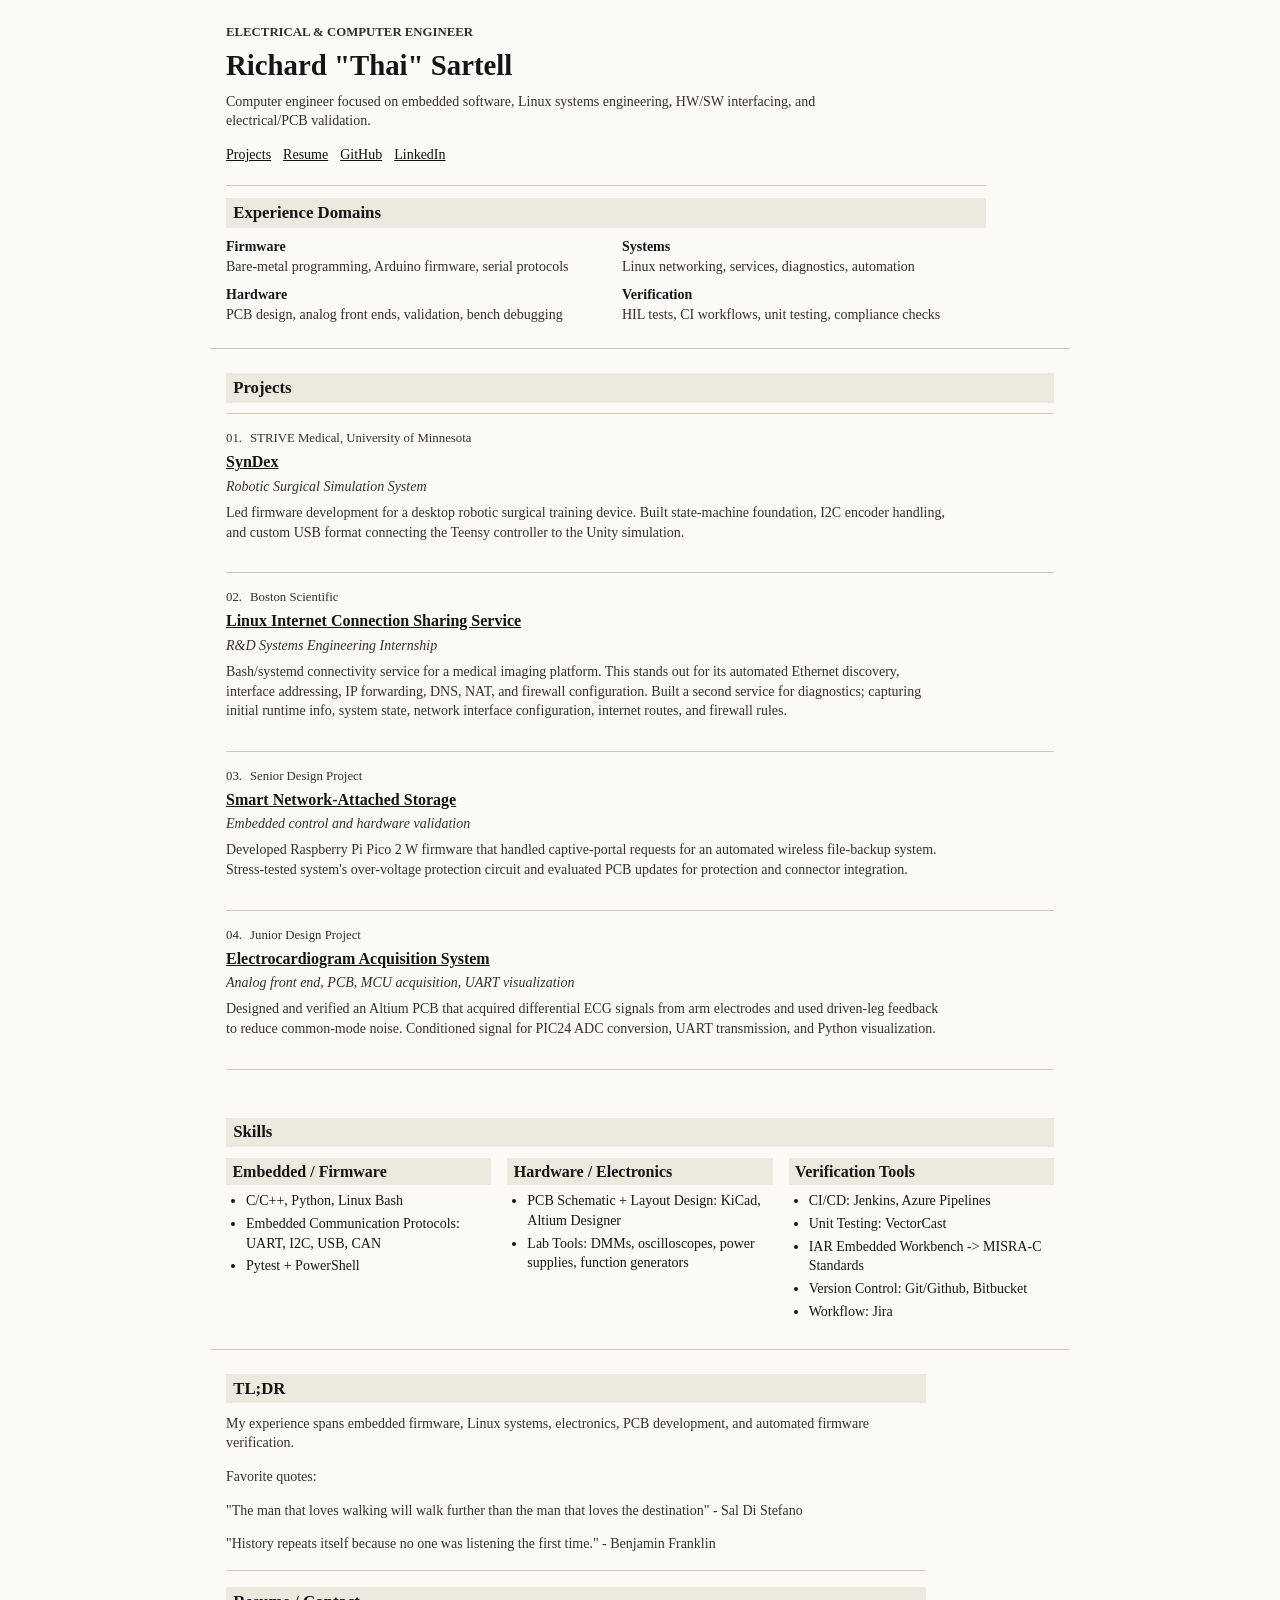
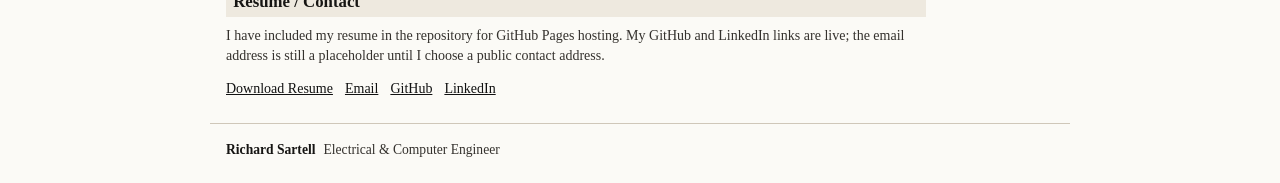
==== commit 1d22b46a: "website version 2" ====
--- a/index.html
+++ b/index.html
@@ -6,7 +6,7 @@
     <title>Richard Sartell | Electrical &amp; Computer Engineer</title>
     <meta
       name="description"
-      content="Engineering portfolio for Richard Sartell, focused on embedded firmware, Linux systems, electronics, PCB work, hardware/software interfaces, and verification."
+      content="My engineering portfolio, focused on embedded firmware, Linux systems, electronics, PCB work, hardware/software interfaces, and verification."
     >
     <meta property="og:title" content="Richard Sartell | Electrical &amp; Computer Engineer">
     <meta
@@ -22,53 +22,28 @@
   <body>
     <a class="skip-link" href="#main">Skip to content</a>
 
-    <header class="site-header" id="top">
-      <div class="nav-shell">
-        <a class="brand" href="#top" aria-label="Richard Sartell home">
-          <span class="brand-mark" aria-hidden="true">RS</span>
-          <span>Richard Sartell</span>
-        </a>
-        <nav class="site-nav" aria-label="Primary navigation">
-          <a href="#projects">Projects</a>
-          <a href="#experience">Experience</a>
-          <a href="#skills">Skills</a>
-          <a href="#about">About</a>
-          <a href="#contact">Resume</a>
-        </nav>
-      </div>
-    </header>
-
     <main id="main">
       <section class="hero section">
         <div class="hero-content">
           <p class="eyebrow">Electrical &amp; Computer Engineer</p>
-          <h1>Richard Sartell</h1>
-          <p class="hero-subtitle">Embedded Systems &middot; Linux &middot; Electronics &middot; Digital Hardware</p>
+          <h1>Richard "Thai" Sartell</h1>
           <p class="hero-copy">
-            Computer engineering portfolio focused on embedded firmware, Linux systems engineering,
-            hardware/software interfaces, electronics, PCB validation, and verification-driven debugging.
+            Computer engineer focused on embedded software, Linux systems engineering, HW/SW interfacing, and electrical/PCB validation.
           </p>
           <div class="hero-actions" aria-label="Portfolio actions">
             <a class="button button-primary" href="#projects">Projects</a>
             <a class="button button-secondary" href="assets/resume/richard-sartell-resume.pdf">Resume</a>
-            <!-- TODO: Replace # with Richard's GitHub profile URL. -->
-            <a class="button button-secondary placeholder-link" href="#" aria-label="GitHub profile URL pending">GitHub</a>
-            <!-- TODO: Replace # with Richard's LinkedIn profile URL. -->
-            <a class="button button-secondary placeholder-link" href="#" aria-label="LinkedIn profile URL pending">LinkedIn</a>
+            <a class="button button-secondary" href="https://github.com/thaisartell">GitHub</a>
+            <a class="button button-secondary" href="https://www.linkedin.com/in/richardsartell/">LinkedIn</a>
           </div>
         </div>
 
         <aside class="hero-panel" aria-label="Engineering focus areas">
-          <div class="signal-strip" aria-hidden="true">
-            <span></span>
-            <span></span>
-            <span></span>
-          </div>
-          <h2>Engineering Focus</h2>
+          <h2>Experience Domains</h2>
           <dl class="focus-list">
             <div>
               <dt>Firmware</dt>
-              <dd>MCU control, state machines, serial interfaces, host protocols</dd>
+              <dd>Bare-metal programming, Arduino firmware, serial protocols</dd>
             </div>
             <div>
               <dt>Systems</dt>
@@ -86,34 +61,9 @@
         </aside>
       </section>
 
-      <section class="section section-compact intro-band" aria-label="Portfolio summary">
-        <div class="summary-grid">
-          <div>
-            <span class="metric-label">Graduation</span>
-            <strong>December 2026</strong>
-            <span>University of Minnesota</span>
-          </div>
-          <div>
-            <span class="metric-label">Primary Domains</span>
-            <strong>Embedded + Linux</strong>
-            <span>Firmware, systems, electronics</span>
-          </div>
-          <div>
-            <span class="metric-label">Work Style</span>
-            <strong>Architecture to Debug</strong>
-            <span>Interfaces, verification, ownership</span>
-          </div>
-        </div>
-      </section>
-
       <section class="section" id="projects" aria-labelledby="projects-heading">
         <div class="section-heading">
-          <p class="eyebrow">Selected Engineering Work</p>
           <h2 id="projects-heading">Projects</h2>
-          <p>
-            Each project emphasizes system boundaries, implementation decisions, hardware/software interfaces,
-            and verification work. Detailed case studies are scaffolded for expansion.
-          </p>
         </div>
 
         <div class="project-list">
@@ -123,39 +73,12 @@
                 <span>01</span>
                 <span>STRIVE Medical, University of Minnesota</span>
               </div>
-              <h3>SynDex</h3>
+              <h3><a href="projects/syndex.html">SynDex</a></h3>
               <p class="project-subtitle">Robotic Surgical Simulation System</p>
               <p>
-                Desktop robotic surgical training device using a Teensy 4.1 supervisory controller to coordinate
-                sensors, motor controllers, and a Unity host simulation.
+                Led firmware development for a desktop robotic surgical training device. Built state-machine foundation, I2C encoder handling, and
+                custom USB format connecting the Teensy controller to the Unity simulation.
               </p>
-              <dl class="project-meta">
-                <div>
-                  <dt>Role</dt>
-                  <dd>Lead Firmware Engineer</dd>
-                </div>
-                <div>
-                  <dt>Context</dt>
-                  <dd>STRIVE Medical, University of Minnesota</dd>
-                </div>
-              </dl>
-              <ul class="contribution-list">
-                <li>Led firmware development across multiple contributors.</li>
-                <li>Coordinated firmware architecture, priorities, and interfaces across electrical, software, and project leadership teams.</li>
-                <li>Implemented embedded state-machine infrastructure.</li>
-                <li>Developed infrastructure for I2C encoder acquisition and custom USB host-device communication.</li>
-              </ul>
-              <ul class="tech-list" aria-label="SynDex technologies">
-                <li>C/C++</li>
-                <li>Teensy 4.1</li>
-                <li>USB-CDC</li>
-                <li>I2C</li>
-                <li>CAN</li>
-                <li>ODrive</li>
-                <li>Unity</li>
-                <li>Git</li>
-              </ul>
-              <a class="project-link" href="projects/syndex.html">View Project</a>
             </div>
 
             <div class="project-media">
@@ -246,40 +169,13 @@
                 <span>02</span>
                 <span>Boston Scientific</span>
               </div>
-              <h3>Linux Internet Connection Sharing Service</h3>
+              <h3><a href="projects/linux-internet-connection-sharing.html">Linux Internet Connection Sharing Service</a></h3>
               <p class="project-subtitle">R&amp;D Systems Engineering Internship</p>
               <p>
-                Bash-based Linux service supporting runtime connectivity for a medical imaging platform through
-                automated network configuration, forwarding, NAT, firewall management, and diagnostics.
+                Bash/systemd connectivity service for a medical imaging platform. This stands out for its automated Ethernet discovery,
+                interface addressing, IP forwarding, DNS, NAT, and firewall configuration. Built a second service for diagnostics; capturing initial runtime info,
+                system state, network interface configuration, internet routes, and firewall rules.
               </p>
-              <dl class="project-meta">
-                <div>
-                  <dt>Role</dt>
-                  <dd>Systems engineering intern</dd>
-                </div>
-                <div>
-                  <dt>Confidentiality</dt>
-                  <dd>Sanitized capability-level description only</dd>
-                </div>
-              </dl>
-              <ul class="contribution-list">
-                <li>Designed and implemented a Bash/systemd Internet Connection Sharing service for Linux runtime connectivity.</li>
-                <li>Automated Ethernet discovery, IP configuration, IPv4 forwarding, DNS forwarding, NAT, and firewall rule management.</li>
-                <li>Developed a diagnostic service capturing interface state, service health, addressing, routing, forwarding, and firewall/NAT configuration.</li>
-                <li>Documented behavior at the service and diagnostic level without exposing protected product details.</li>
-              </ul>
-              <ul class="tech-list" aria-label="Linux Internet Connection Sharing technologies">
-                <li>Linux</li>
-                <li>Bash</li>
-                <li>systemd</li>
-                <li>iptables</li>
-                <li>IPv4</li>
-                <li>routing</li>
-                <li>NAT</li>
-                <li>DNS</li>
-                <li>Ethernet</li>
-              </ul>
-              <a class="project-link" href="projects/linux-internet-connection-sharing.html">View Project</a>
             </div>
 
             <div class="project-media">
@@ -334,37 +230,12 @@
                 <span>03</span>
                 <span>Senior Design Project</span>
               </div>
-              <h3>Smart Network-Attached Storage</h3>
+              <h3><a href="projects/smart-network-attached-storage.html">Smart Network-Attached Storage</a></h3>
               <p class="project-subtitle">Embedded control and hardware validation</p>
               <p>
-                Senior design work on firmware and electrical validation for an automated wireless file-backup system.
+                Developed Raspberry Pi Pico 2 W firmware that handled captive-portal requests for an automated wireless file-backup system.
+                Stress-tested system's over-voltage protection circuit and evaluated PCB updates for protection and connector integration.
               </p>
-              <dl class="project-meta">
-                <div>
-                  <dt>Role</dt>
-                  <dd>Firmware and electrical validation contributor</dd>
-                </div>
-                <div>
-                  <dt>Scope</dt>
-                  <dd>Confirmed details only; architecture placeholders remain editable</dd>
-                </div>
-              </dl>
-              <ul class="contribution-list">
-                <li>Developed Raspberry Pi Pico 2 W firmware processing captive-portal requests for user control.</li>
-                <li>Worked at the embedded web/control boundary for wireless backup behavior.</li>
-                <li>Validated an over-voltage protection circuit through structured electrical stress testing.</li>
-                <li>Evaluated PCB design updates for over-voltage protection and connector integration.</li>
-              </ul>
-              <ul class="tech-list" aria-label="Smart Network-Attached Storage technologies">
-                <li>Raspberry Pi Pico 2 W</li>
-                <li>C/C++</li>
-                <li>embedded networking</li>
-                <li>Wi-Fi</li>
-                <li>HTTP</li>
-                <li>GPIO</li>
-                <li>PCB validation</li>
-              </ul>
-              <a class="project-link" href="projects/smart-network-attached-storage.html">View Project</a>
             </div>
 
             <div class="project-media">
@@ -420,40 +291,12 @@
                 <span>04</span>
                 <span>Junior Design Project</span>
               </div>
-              <h3>Electrocardiogram Acquisition System</h3>
+              <h3><a href="projects/electrocardiogram-acquisition-system.html">Electrocardiogram Acquisition System</a></h3>
               <p class="project-subtitle">Analog front end, PCB, MCU acquisition, UART visualization</p>
               <p>
-                ECG signal acquisition PCB and firmware path for differential arm-electrode signals, analog conditioning,
-                microcontroller conversion, UART transfer, and Python visualization.
+                Designed and verified an Altium PCB that acquired differential ECG signals from arm electrodes and used driven-leg feedback
+                to reduce common-mode noise. Conditioned signal for PIC24 ADC conversion, UART transmission, and Python visualization.
               </p>
-              <dl class="project-meta">
-                <div>
-                  <dt>Role</dt>
-                  <dd>PCB, signal acquisition, and firmware contributor</dd>
-                </div>
-                <div>
-                  <dt>Context</dt>
-                  <dd>Junior Design Project</dd>
-                </div>
-              </dl>
-              <ul class="contribution-list">
-                <li>Designed and verified an Altium PCB for ECG signal acquisition.</li>
-                <li>Acquired differential heartbeat signals from arm electrodes.</li>
-                <li>Used a driven-leg common-mode feedback path for noise cancellation.</li>
-                <li>Conditioned the analog signal for PIC24 ADC conversion, UART transmission, and Python graphing.</li>
-              </ul>
-              <ul class="tech-list" aria-label="Electrocardiogram Acquisition System technologies">
-                <li>Altium Designer</li>
-                <li>PIC24FJ64</li>
-                <li>C</li>
-                <li>UART</li>
-                <li>Python</li>
-                <li>INA128P</li>
-                <li>AD708JN</li>
-                <li>PCB design</li>
-                <li>ECG</li>
-              </ul>
-              <a class="project-link" href="projects/electrocardiogram-acquisition-system.html">View Project</a>
             </div>
 
             <div class="project-media">
@@ -509,55 +352,8 @@
         </div>
       </section>
 
-      <section class="section" id="experience" aria-labelledby="experience-heading">
-        <div class="section-heading">
-          <p class="eyebrow">Engineering Experience</p>
-          <h2 id="experience-heading">Experience</h2>
-        </div>
-
-        <div class="timeline">
-          <article class="timeline-item">
-            <div class="timeline-date">May 2026 &ndash; Present</div>
-            <div>
-              <h3>Boston Scientific</h3>
-              <p class="role">R&amp;D Systems Engineering Intern</p>
-              <p>
-                Designed Bash/systemd Linux connectivity and diagnostic services at the capability level described above,
-                with focus on Ethernet discovery, routing, forwarding, NAT, firewall state, and service health.
-              </p>
-            </div>
-          </article>
-
-          <article class="timeline-item">
-            <div class="timeline-date">Feb 2025 &ndash; Apr 2026</div>
-            <div>
-              <h3>Punch Through</h3>
-              <p class="role">Associate Embedded Software &amp; Electrical Engineer</p>
-              <p>
-                Supported professional embedded client work through Python/Pytest HIL and end-to-end firmware tests,
-                BLE attenuation testing, PC CPU-contention stress scenarios, Jenkins CI pipelines, KiCad PCB layout
-                for testing infrastructure, VectorCast unit testing, MISRA-C checks, and IAR Embedded Workbench.
-              </p>
-            </div>
-          </article>
-
-          <article class="timeline-item">
-            <div class="timeline-date">Sept 2025 &ndash; May 2026</div>
-            <div>
-              <h3>STRIVE Medical</h3>
-              <p class="role">Lead Firmware Engineer</p>
-              <p>
-                Led SynDex firmware development and coordinated architecture across state management, encoder acquisition,
-                host-device communication, and cross-team electrical/software interfaces.
-              </p>
-            </div>
-          </article>
-        </div>
-      </section>
-
       <section class="section" id="skills" aria-labelledby="skills-heading">
         <div class="section-heading">
-          <p class="eyebrow">Technical Stack</p>
           <h2 id="skills-heading">Skills</h2>
         </div>
 
@@ -565,62 +361,28 @@
           <section class="skill-group" aria-labelledby="embedded-skills">
             <h3 id="embedded-skills">Embedded / Firmware</h3>
             <ul>
-              <li>C/C++</li>
-              <li>MCU firmware</li>
-              <li>state machines</li>
-              <li>UART</li>
-              <li>I2C</li>
-              <li>CAN</li>
-              <li>USB</li>
-            </ul>
-          </section>
-
-          <section class="skill-group" aria-labelledby="linux-skills">
-            <h3 id="linux-skills">Linux / Systems</h3>
-            <ul>
-              <li>Bash</li>
-              <li>systemd</li>
-              <li>iptables</li>
-              <li>routing</li>
-              <li>NAT</li>
-              <li>networking</li>
-            </ul>
-          </section>
-
-          <section class="skill-group" aria-labelledby="programming-skills">
-            <h3 id="programming-skills">Programming / Automation</h3>
-            <ul>
-              <li>Python</li>
-              <li>Pytest</li>
-              <li>PowerShell</li>
+              <li>C/C++, Python, Linux Bash</li>
+              <li>Embedded Communication Protocols: UART, I2C, USB, CAN</li>
+              <li>Pytest + PowerShell</li>
             </ul>
           </section>
 
           <section class="skill-group" aria-labelledby="hardware-skills">
             <h3 id="hardware-skills">Hardware / Electronics</h3>
             <ul>
-              <li>KiCad</li>
-              <li>Altium Designer</li>
-              <li>PCB design</li>
-              <li>analog electronics</li>
-              <li>DMM</li>
-              <li>oscilloscope</li>
-              <li>power supply</li>
-              <li>arbitrary function generator</li>
+              <li>PCB Schematic + Layout Design: KiCad, Altium Designer</li>
+              <li>Lab Tools: DMMs, oscilloscopes, power supplies, function generators</li>
             </ul>
           </section>
 
           <section class="skill-group" aria-labelledby="verification-skills">
-            <h3 id="verification-skills">Verification / Tooling</h3>
+            <h3 id="verification-skills">Verification Tools</h3>
             <ul>
-              <li>Jenkins</li>
-              <li>VectorCast</li>
-              <li>MISRA-C</li>
-              <li>IAR Embedded Workbench</li>
-              <li>Git</li>
-              <li>GitHub</li>
-              <li>Bitbucket</li>
-              <li>Jira</li>
+              <li>CI/CD: Jenkins, Azure Pipelines</li>
+              <li>Unit Testing: VectorCast</li>
+              <li>IAR Embedded Workbench -> MISRA-C Standards</li>
+              <li>Version Control: Git/Github, Bitbucket</li>
+              <li>Workflow: Jira</li>
             </ul>
           </section>
         </div>
@@ -629,34 +391,29 @@
       <section class="section about-contact-grid" id="about" aria-labelledby="about-heading">
         <div>
           <div class="section-heading">
-            <p class="eyebrow">About</p>
-            <h2 id="about-heading">Engineer Profile</h2>
+            <h2 id="about-heading">TL;DR</h2>
           </div>
           <p>
-            Richard Sartell is an Electrical &amp; Computer Engineering student at the University of Minnesota
-            graduating December 2026.
-          </p>
-          <p>
-            His experience spans embedded firmware, Linux systems, electronics, PCB development,
+            My experience spans embedded firmware, Linux systems, electronics, PCB development,
             and automated firmware verification.
           </p>
+          <p>Favorite quotes: </p>
+          <p>"The man that loves walking will walk further than the man that loves the destination" - Sal Di Stefano</p>
+          <p>"History repeats itself because no one was listening the first time." - Benjamin Franklin</p>
         </div>
 
         <aside class="contact-panel" id="contact" aria-labelledby="contact-heading">
-          <p class="eyebrow">Resume / Contact</p>
-          <h2 id="contact-heading">Recruiter Links</h2>
+          <h2 id="contact-heading">Resume / Contact</h2>
           <p>
-            Resume is included in the repository for GitHub Pages hosting. External profile URLs are placeholders
-            until final links are added.
+            I have included my resume in the repository for GitHub Pages hosting. My GitHub and LinkedIn links are live;
+            the email address is still a placeholder until I choose a public contact address.
           </p>
           <div class="contact-actions">
             <a class="button button-primary" href="assets/resume/richard-sartell-resume.pdf">Download Resume</a>
-            <!-- TODO: Replace with Richard's preferred contact email. -->
-            <a class="button button-secondary placeholder-link" href="mailto:your.email@example.com">Email</a>
-            <!-- TODO: Replace # with Richard's GitHub profile URL. -->
-            <a class="button button-secondary placeholder-link" href="#">GitHub</a>
-            <!-- TODO: Replace # with Richard's LinkedIn profile URL. -->
-            <a class="button button-secondary placeholder-link" href="#">LinkedIn</a>
+            <!-- TODO: Replace with my preferred public contact email. -->
+            <a class="button button-secondary placeholder-link" href="mailto:thaisartell@gmail.com">Email</a>
+            <a class="button button-secondary" href="https://github.com/thaisartell">GitHub</a>
+            <a class="button button-secondary" href="https://www.linkedin.com/in/richardsartell/">LinkedIn</a>
           </div>
         </aside>
       </section>
@@ -667,7 +424,6 @@
         <strong>Richard Sartell</strong>
         <span>Electrical &amp; Computer Engineer</span>
       </div>
-      <a href="#top">Back to top</a>
     </footer>
 
     <script src="js/main.js"></script>
--- a/css/style.css
+++ b/css/style.css
@@ -1,19 +1,15 @@
 :root {
   color-scheme: light;
-  --bg: #f6f8f8;
-  --surface: #ffffff;
-  --surface-muted: #eef3f2;
-  --text: #182326;
-  --muted: #5f6d72;
-  --line: #d7dfdf;
-  --line-strong: #b8c7c7;
-  --accent: #1f6f78;
-  --accent-strong: #124f58;
-  --copper: #8f5a2a;
-  --ink: #102023;
-  --code-bg: #172326;
-  --shadow: 0 18px 45px rgba(15, 32, 35, 0.08);
-  --max-width: 1160px;
+  --background: #fbfaf6;
+  --surface: #f4f1e9;
+  --text: #161513;
+  --muted: #34312d;
+  --line: #cfc7b9;
+  --heading: #161513;
+  --heading-surface: #eee9df;
+  --link: #111111;
+  --visited: #2e2b28;
+  --max-width: 860px;
 }
 
 * {
@@ -22,46 +18,29 @@
 
 html {
   scroll-behavior: smooth;
-  scroll-padding-top: 92px;
+  scroll-padding-top: 1rem;
 }
 
 body {
   margin: 0;
-  background: var(--bg);
+  background: var(--background);
   color: var(--text);
-  font-family:
-    "Aptos",
-    "Segoe UI",
-    system-ui,
-    -apple-system,
-    BlinkMacSystemFont,
-    sans-serif;
-  font-size: 16px;
-  line-height: 1.6;
-  letter-spacing: 0;
-  text-rendering: optimizeLegibility;
-}
-
-body::before {
-  content: "";
-  position: fixed;
-  inset: 0;
-  z-index: -1;
-  background-image:
-    linear-gradient(rgba(16, 32, 35, 0.035) 1px, transparent 1px),
-    linear-gradient(90deg, rgba(16, 32, 35, 0.035) 1px, transparent 1px);
-  background-size: 48px 48px;
+  font-family: "Times New Roman", Times, serif;
+  font-size: 14px;
+  line-height: 1.4;
 }
 
 a {
-  color: inherit;
-  text-decoration-color: rgba(31, 111, 120, 0.45);
-  text-decoration-thickness: 1px;
-  text-underline-offset: 4px;
+  color: var(--link);
+  text-decoration: underline;
+}
+
+a:visited {
+  color: var(--visited);
 }
 
 a:hover {
-  color: var(--accent-strong);
+  color: #000000;
 }
 
 img,
@@ -69,123 +48,48 @@
   max-width: 100%;
 }
 
-button,
-a {
-  -webkit-tap-highlight-color: transparent;
-}
-
 :focus-visible {
-  outline: 3px solid rgba(31, 111, 120, 0.45);
-  outline-offset: 3px;
+  outline: 2px solid var(--link);
+  outline-offset: 2px;
 }
 
 .skip-link {
   position: absolute;
-  top: 12px;
-  left: 12px;
-  z-index: 100;
-  transform: translateY(-180%);
-  border: 1px solid var(--line-strong);
-  border-radius: 8px;
-  background: var(--surface);
-  padding: 0.7rem 0.9rem;
-  font-weight: 700;
+  top: 0.5rem;
+  left: 0.5rem;
+  z-index: 10;
+  transform: translateY(-160%);
+  background: var(--background);
+  padding: 0.4rem;
 }
 
 .skip-link:focus {
   transform: translateY(0);
 }
 
-.site-header {
-  position: sticky;
-  top: 0;
-  z-index: 50;
-  border-bottom: 1px solid rgba(184, 199, 199, 0.75);
-  background: rgba(246, 248, 248, 0.97);
-}
-
-.nav-shell {
-  display: flex;
-  align-items: center;
-  justify-content: space-between;
+.section,
+.case-header,
+.case-layout,
+.site-footer {
   max-width: var(--max-width);
-  margin: 0 auto;
-  padding: 0.9rem 1.25rem;
-  gap: 1rem;
-}
-
-.brand {
-  display: inline-flex;
-  align-items: center;
-  gap: 0.75rem;
-  min-width: max-content;
-  color: var(--text);
-  font-weight: 800;
-  text-decoration: none;
-}
-
-.brand-mark {
-  display: inline-grid;
-  width: 2.25rem;
-  height: 2.25rem;
-  place-items: center;
-  border: 1px solid var(--accent);
-  border-radius: 8px;
-  color: var(--accent-strong);
-  font-size: 0.78rem;
-  font-weight: 850;
-}
-
-.site-nav {
-  display: flex;
-  align-items: center;
-  justify-content: flex-end;
-  flex-wrap: wrap;
-  gap: 0.2rem;
-}
-
-.site-nav a {
-  border-radius: 8px;
-  color: var(--muted);
-  padding: 0.45rem 0.7rem;
-  font-size: 0.94rem;
-  font-weight: 650;
-  text-decoration: none;
-}
-
-.site-nav a:hover,
-.site-nav a.is-active {
-  background: var(--surface-muted);
-  color: var(--accent-strong);
+  margin-right: auto;
+  margin-left: auto;
+  padding-right: 1rem;
+  padding-left: 1rem;
 }
 
 .section {
-  max-width: var(--max-width);
-  margin: 0 auto;
-  padding: 5.75rem 1.25rem;
-}
-
-.section-compact {
-  padding-top: 1rem;
-  padding-bottom: 2rem;
+  padding-top: 1.5rem;
+  padding-bottom: 1.5rem;
 }
 
 .hero {
-  display: grid;
-  grid-template-columns: minmax(0, 1fr) minmax(340px, 0.72fr);
-  gap: 4rem;
-  align-items: start;
-  min-height: auto;
-  padding-top: 6.5rem;
-  padding-bottom: 4.8rem;
-}
-
-.eyebrow {
-  margin: 0 0 0.75rem;
-  color: var(--accent-strong);
-  font-size: 0.78rem;
-  font-weight: 800;
-  text-transform: uppercase;
+  display: block;
+  border-bottom: 1px solid var(--line);
+}
+
+.hero-content {
+  max-width: 700px;
 }
 
 h1,
@@ -200,146 +104,119 @@
 h2,
 h3,
 h4 {
-  color: var(--ink);
-  line-height: 1.08;
+  color: var(--heading);
+  line-height: 1.2;
 }
 
 h1 {
-  max-width: 760px;
-  margin-bottom: 1rem;
-  font-size: 4.2rem;
-  font-weight: 850;
+  margin-bottom: 0.6rem;
+  font-size: 1.8rem;
 }
 
 h2 {
-  margin-bottom: 1rem;
-  font-size: 2.2rem;
+  margin-bottom: 0.6rem;
+  font-size: 1.2rem;
 }
 
 h3 {
-  margin-bottom: 0.55rem;
-  font-size: 1.45rem;
+  margin-bottom: 0.35rem;
+  font-size: 1rem;
 }
 
 h4 {
-  margin-bottom: 0.7rem;
+  margin-bottom: 0.4rem;
   font-size: 1rem;
 }
 
+.eyebrow {
+  margin-bottom: 0.35rem;
+  color: #34312d;
+  font-size: 0.8rem;
+  font-weight: bold;
+  text-transform: uppercase;
+}
+
+.hero-copy,
+.hero-subtitle,
+.project-copy > p,
+.about-contact-grid > div > p,
+.contact-panel p:not(.eyebrow),
+.case-header p,
+.case-outline p,
+.case-outline li {
+  color: var(--muted);
+}
+
+.hero-copy {
+  max-width: 650px;
+  margin-bottom: 0.9rem;
+}
+
 .hero-subtitle {
-  margin-bottom: 1.15rem;
-  color: var(--accent-strong);
-  font-size: 1.2rem;
-  font-weight: 760;
-}
-
-.hero-copy {
-  max-width: 690px;
-  margin-bottom: 1.75rem;
-  color: var(--muted);
-  font-size: 1.08rem;
+  margin-bottom: 0.75rem;
+  font-weight: bold;
 }
 
 .hero-actions,
 .contact-actions {
   display: flex;
   flex-wrap: wrap;
-  gap: 0.7rem;
+  gap: 0.75rem;
 }
 
 .button {
-  display: inline-flex;
-  min-height: 2.75rem;
-  align-items: center;
-  justify-content: center;
-  border: 1px solid var(--line-strong);
-  border-radius: 8px;
-  padding: 0.7rem 1rem;
-  font-weight: 750;
-  text-decoration: none;
-}
-
-.button-primary {
-  border-color: var(--accent-strong);
-  background: var(--accent-strong);
-  color: #ffffff;
-}
-
-.button-primary:hover {
-  background: var(--accent);
-  color: #ffffff;
-}
-
-.button-secondary {
-  background: var(--surface);
-  color: var(--ink);
-}
-
-.button-secondary:hover {
-  border-color: var(--accent);
-  color: var(--accent-strong);
+  display: inline;
+  min-height: 0;
+  border: 0;
+  border-radius: 0;
+  background: transparent;
+  padding: 0;
+  color: var(--link);
+  font-weight: normal;
+  text-decoration: underline;
+}
+
+.button:visited {
+  color: var(--visited);
+}
+
+.button:hover {
+  background: transparent;
+  color: #000000;
 }
 
 .placeholder-link {
   cursor: help;
 }
 
-.hero-panel,
-.contact-panel {
-  border: 1px solid var(--line);
-  border-radius: 8px;
-  background: var(--surface);
-  box-shadow: var(--shadow);
-}
-
 .hero-panel {
-  padding: 1.35rem;
-}
-
-.signal-strip {
-  display: grid;
-  grid-template-columns: 1fr 1fr 1fr;
-  gap: 0.6rem;
-  margin-bottom: 1.2rem;
-}
-
-.signal-strip span {
-  display: block;
-  height: 0.45rem;
-  border-radius: 999px;
-  background: var(--line-strong);
-}
-
-.signal-strip span:nth-child(2) {
-  background: var(--accent);
-}
-
-.signal-strip span:nth-child(3) {
-  background: var(--copper);
-}
-
-.hero-panel h2 {
-  margin-bottom: 1.1rem;
-  font-size: 1.35rem;
+  max-width: 760px;
+  margin-top: 1.25rem;
+  border-top: 1px solid var(--line);
+  padding-top: 0.75rem;
+}
+
+.hero-panel h2,
+.section-heading h2,
+.contact-panel h2 {
+  background: var(--heading-surface);
+  padding: 0.3rem 0.45rem;
+  font-size: 1.05rem;
 }
 
 .focus-list {
   display: grid;
-  gap: 1rem;
+  grid-template-columns: repeat(2, minmax(0, 1fr));
+  gap: 0.55rem 2rem;
   margin: 0;
 }
 
 .focus-list div {
-  display: grid;
-  grid-template-columns: 7rem 1fr;
-  gap: 0.85rem;
-  border-top: 1px solid var(--line);
-  padding-top: 1rem;
+  display: block;
 }
 
 .focus-list dt {
-  color: var(--ink);
-  font-weight: 820;
+  font-weight: bold;
 }
 
 .focus-list dd {
@@ -347,193 +224,64 @@
   color: var(--muted);
 }
 
-.intro-band {
-  max-width: none;
-  border-top: 1px solid var(--line);
-  border-bottom: 1px solid var(--line);
-  background: rgba(255, 255, 255, 0.72);
-}
-
-.summary-grid {
-  display: grid;
-  grid-template-columns: repeat(3, minmax(0, 1fr));
-  max-width: var(--max-width);
-  margin: 0 auto;
-  gap: 0;
-}
-
-.summary-grid div {
-  min-width: 0;
-  border-left: 1px solid var(--line);
-  padding: 1.1rem 1.25rem;
-}
-
-.summary-grid div:last-child {
-  border-right: 1px solid var(--line);
-}
-
-.summary-grid span,
-.summary-grid strong {
+.section-heading {
+  margin-bottom: 0.65rem;
+}
+
+.section-heading p:not(.eyebrow) {
+  color: var(--muted);
+}
+
+.project-case {
   display: block;
-}
-
-.metric-label {
-  margin-bottom: 0.45rem;
-  color: var(--muted);
-  font-size: 0.78rem;
-  font-weight: 780;
-  text-transform: uppercase;
-}
-
-.summary-grid strong {
-  margin-bottom: 0.15rem;
-  color: var(--ink);
-  font-size: 1.08rem;
-}
-
-.summary-grid span:last-child {
-  color: var(--muted);
-}
-
-.section-heading {
-  max-width: 760px;
-  margin-bottom: 2.3rem;
-}
-
-.section-heading p:not(.eyebrow) {
-  color: var(--muted);
-  font-size: 1.02rem;
-}
-
-.project-list {
-  display: grid;
-  gap: 0;
-}
-
-.project-case {
-  display: grid;
-  grid-template-columns: minmax(0, 0.96fr) minmax(360px, 0.86fr);
-  gap: 3rem;
-  border-top: 1px solid var(--line);
-  padding: 3.5rem 0;
+  border-top: 1px solid var(--line);
+  padding: 1rem 0;
+}
+
+.project-copy {
+  max-width: 720px;
 }
 
 .project-case:last-child {
   border-bottom: 1px solid var(--line);
 }
 
-.project-copy > p {
-  color: var(--muted);
-}
-
 .project-kicker {
   display: flex;
-  align-items: center;
-  gap: 0.65rem;
-  margin-bottom: 0.85rem;
+  gap: 0.5rem;
+  margin-bottom: 0.25rem;
   color: var(--muted);
   font-size: 0.8rem;
-  font-weight: 760;
-  text-transform: uppercase;
-}
-
-.project-kicker span:first-child {
-  display: inline-grid;
-  width: 2rem;
-  height: 2rem;
-  place-items: center;
-  border: 1px solid var(--line-strong);
-  border-radius: 8px;
-  color: var(--accent-strong);
+}
+
+.project-kicker span:first-child::after {
+  content: ".";
 }
 
 .project-subtitle {
-  margin-bottom: 1rem;
-  color: var(--accent-strong);
-  font-weight: 780;
-}
-
-.project-meta {
-  display: grid;
-  grid-template-columns: repeat(2, minmax(0, 1fr));
-  gap: 0;
-  margin: 1.35rem 0;
-  border-top: 1px solid var(--line);
-  border-bottom: 1px solid var(--line);
-}
-
-.project-meta div {
-  padding: 0.95rem 1rem 0.95rem 0;
-}
-
-.project-meta div + div {
-  border-left: 1px solid var(--line);
-  padding-left: 1rem;
-}
-
-.project-meta dt {
-  color: var(--muted);
-  font-size: 0.76rem;
-  font-weight: 780;
-  text-transform: uppercase;
-}
-
-.project-meta dd {
-  margin: 0.2rem 0 0;
-  color: var(--ink);
-  font-weight: 700;
-}
-
-.contribution-list {
-  display: grid;
-  gap: 0.65rem;
-  margin: 0 0 1.35rem;
-  padding-left: 1.15rem;
-}
-
-.contribution-list li {
-  color: var(--text);
-}
-
-.tech-list {
-  display: flex;
-  flex-wrap: wrap;
-  gap: 0.45rem;
-  margin: 0 0 1.35rem;
-  padding: 0;
-  list-style: none;
-}
-
-.tech-list li,
-.skill-group li {
-  border: 1px solid var(--line);
-  border-radius: 999px;
-  background: rgba(255, 255, 255, 0.8);
-  padding: 0.32rem 0.62rem;
-  color: var(--ink);
-  font-size: 0.9rem;
-  font-weight: 650;
+  margin-bottom: 0.4rem;
+  color: var(--muted);
+  font-style: italic;
+}
+
+.project-copy h3 a {
+  color: var(--heading);
+}
+
+.project-copy h3 a:visited {
+  color: var(--heading);
 }
 
 .project-link {
-  display: inline-flex;
-  align-items: center;
-  gap: 0.45rem;
-  color: var(--accent-strong);
-  font-weight: 800;
-  text-decoration: none;
+  font-weight: normal;
 }
 
 .project-link::after {
-  content: "->";
-  font-family: ui-monospace, "SFMono-Regular", Menlo, Consolas, monospace;
-  font-size: 0.9rem;
+  content: " >";
 }
 
 .project-media {
-  display: grid;
-  align-content: start;
-  gap: 1rem;
+  display: none;
 }
 
 .diagram-card,
@@ -541,90 +289,68 @@
 .validation-panel,
 .asset-placeholder {
   border: 1px solid var(--line);
-  border-radius: 8px;
-  background: var(--surface);
+  border-radius: 0;
+  background: var(--background);
 }
 
 .diagram-card {
   margin: 0;
-  overflow: hidden;
 }
 
 .diagram-card figcaption {
   border-top: 1px solid var(--line);
-  padding: 0.72rem 0.9rem;
-  color: var(--muted);
-  font-size: 0.86rem;
+  padding: 0.35rem 0.5rem;
+  color: var(--muted);
+  font-size: 0.8rem;
 }
 
 .diagram-svg {
   display: block;
   width: 100%;
   height: auto;
-  background: #fbfdfd;
-}
-
-.compact-diagram .diagram-svg {
-  background: #f8fbfb;
+  background: var(--background);
 }
 
 .node,
 .state-node {
   fill: #ffffff;
-  stroke: var(--line-strong);
+  stroke: #888888;
   stroke-width: 1.5;
 }
 
-.node-core {
-  fill: #e9f4f3;
-  stroke: var(--accent);
-}
-
-.node-source {
-  fill: #f7faf7;
+.node-core,
+.node-source,
+.error-node {
+  fill: #eeeeee;
 }
 
 .node-title,
 .state-row text,
 .error-node + text,
 .diagram-heading {
-  fill: var(--ink);
-  font-family:
-    "Aptos",
-    "Segoe UI",
-    system-ui,
-    sans-serif;
+  fill: var(--text);
+  font-family: "Times New Roman", Times, serif;
   font-size: 20px;
-  font-weight: 780;
+  font-weight: bold;
 }
 
 .node-subtitle,
 .signal-label {
   fill: var(--muted);
-  font-family:
-    "Aptos",
-    "Segoe UI",
-    system-ui,
-    sans-serif;
+  font-family: "Times New Roman", Times, serif;
   font-size: 15px;
-  font-weight: 650;
 }
 
 .diagram-heading {
-  fill: var(--accent-strong);
   font-size: 18px;
 }
 
 .signal-line,
 .feedback-line {
   fill: none;
-  stroke: var(--accent);
+  stroke: #555555;
   stroke-linecap: round;
-  stroke-width: 3;
-}
-
-.feedback-line {
-  stroke: var(--copper);
+  stroke-width: 2;
 }
 
 .dashed {
@@ -632,396 +358,181 @@
 }
 
 marker path {
-  fill: var(--accent);
-}
-
-.error-node {
-  fill: #fff7f0;
-  stroke: var(--copper);
+  fill: #555555;
 }
 
 .asset-placeholder {
   display: grid;
-  min-height: 7.5rem;
+  min-height: 5rem;
   place-items: center;
   border-style: dashed;
-  color: var(--muted);
-  font-family: ui-monospace, "SFMono-Regular", Menlo, Consolas, monospace;
-  font-size: 0.95rem;
+  padding: 0.5rem;
+  color: var(--muted);
+  font-family: monospace;
   text-align: center;
 }
 
 .terminal-panel {
-  overflow: hidden;
-  background: var(--code-bg);
-  color: #eef6f5;
-  font-family: ui-monospace, "SFMono-Regular", Menlo, Consolas, monospace;
+  background: var(--surface);
+  color: var(--text);
+  font-family: monospace;
 }
 
 .terminal-row {
-  border-bottom: 1px solid rgba(238, 246, 245, 0.16);
-  padding: 0.85rem 1rem;
-  color: #ffffff;
-  font-weight: 760;
-}
-
-.terminal-row span {
-  color: #8fd1c6;
+  border-bottom: 1px solid var(--line);
+  padding: 0.45rem 0.6rem;
+  font-weight: bold;
 }
 
 .terminal-panel ul {
-  display: grid;
-  gap: 0.45rem;
   margin: 0;
-  padding: 1rem 1rem 1.1rem;
-  list-style: none;
+  padding: 0.55rem 0.75rem 0.65rem 2rem;
 }
 
 .terminal-panel li {
-  color: #d6e4e2;
-  font-size: 0.9rem;
+  font-size: 0.85rem;
 }
 
 .validation-panel {
-  padding: 1rem;
+  padding: 0.65rem;
 }
 
 .validation-steps {
-  display: grid;
-  grid-template-columns: repeat(3, minmax(0, 1fr));
-  gap: 0.6rem;
+  display: flex;
+  flex-wrap: wrap;
+  gap: 0.4rem 1.25rem;
 }
 
 .validation-steps span {
-  min-height: 4rem;
-  border-top: 3px solid var(--accent);
-  background: var(--surface-muted);
-  padding: 0.75rem;
-  color: var(--ink);
-  font-weight: 720;
-}
-
-.timeline {
-  border-bottom: 1px solid var(--line);
-}
-
-.timeline-item {
-  display: grid;
-  grid-template-columns: 220px minmax(0, 1fr);
-  gap: 2rem;
-  border-top: 1px solid var(--line);
-  padding: 1.6rem 0;
-}
-
-.timeline-date {
-  color: var(--accent-strong);
-  font-weight: 820;
-}
-
-.timeline-item h3 {
-  margin-bottom: 0.2rem;
-}
-
-.role {
-  margin-bottom: 0.65rem;
-  color: var(--ink);
-  font-weight: 760;
-}
-
-.timeline-item p:last-child {
-  margin-bottom: 0;
-  color: var(--muted);
+  color: var(--muted);
+}
+
+.validation-steps span::before {
+  content: "- ";
 }
 
 .skills-grid {
   display: grid;
   grid-template-columns: repeat(3, minmax(0, 1fr));
-  gap: 1.4rem;
-}
-
-.skill-group {
-  border-top: 3px solid var(--accent);
+  gap: 1rem;
+}
+
+.skill-group h3 {
+  margin-bottom: 0.4rem;
+  background: var(--heading-surface);
+  padding: 0.25rem 0.4rem;
+  color: var(--heading);
+  font-size: 1rem;
+}
+
+.skill-group ul {
+  margin: 0;
+  padding-left: 1.25rem;
+}
+
+.skill-group li {
+  margin-bottom: 0.2rem;
+}
+
+.about-contact-grid {
+  display: block;
+  border-top: 1px solid var(--line);
+}
+
+.about-contact-grid > div {
+  max-width: 700px;
+}
+
+.contact-panel {
+  max-width: 700px;
+  margin-top: 1rem;
+  border-top: 1px solid var(--line);
   padding-top: 1rem;
 }
 
-.skill-group h3 {
-  font-size: 1.05rem;
-}
-
-.skill-group ul {
+.contact-actions {
+  margin-top: 0.8rem;
+}
+
+.site-footer {
+  border-top: 1px solid var(--line);
+  padding-top: 1rem;
+  padding-bottom: 1.5rem;
+  color: var(--muted);
+  font-size: 0.85rem;
+}
+
+.site-footer div {
   display: flex;
-  flex-wrap: wrap;
-  gap: 0.45rem;
-  margin: 0;
-  padding: 0;
-  list-style: none;
-}
-
-.about-contact-grid {
-  display: grid;
-  grid-template-columns: minmax(0, 1fr) minmax(320px, 0.78fr);
-  gap: 3rem;
-  align-items: start;
-}
-
-.about-contact-grid > div > p {
-  max-width: 680px;
-  color: var(--muted);
-  font-size: 1.04rem;
-}
-
-.contact-panel {
-  padding: 1.35rem;
-}
-
-.contact-panel p:not(.eyebrow) {
-  color: var(--muted);
-}
-
-.contact-actions {
-  margin-top: 1.2rem;
-}
-
-.site-footer {
-  display: flex;
-  justify-content: space-between;
-  gap: 1rem;
-  max-width: var(--max-width);
-  margin: 0 auto;
-  border-top: 1px solid var(--line);
-  padding: 1.5rem 1.25rem 2rem;
-  color: var(--muted);
-}
-
-.site-footer div {
-  display: grid;
-  gap: 0.12rem;
+  gap: 0.5rem;
 }
 
 .site-footer strong {
-  color: var(--ink);
-}
-
-.site-footer a {
-  font-weight: 760;
+  color: var(--text);
 }
 
 .link-notice {
   position: fixed;
   right: 1rem;
   bottom: 1rem;
-  z-index: 80;
+  z-index: 20;
   max-width: min(24rem, calc(100vw - 2rem));
-  transform: translateY(1rem);
-  border: 1px solid var(--line-strong);
-  border-radius: 8px;
-  background: var(--ink);
-  padding: 0.85rem 1rem;
-  color: #ffffff;
-  font-size: 0.92rem;
+  border: 1px solid #777777;
+  background: var(--surface);
+  padding: 0.65rem;
+  color: var(--text);
   opacity: 0;
   pointer-events: none;
-  transition: opacity 160ms ease, transform 160ms ease;
 }
 
 .link-notice.is-visible {
-  transform: translateY(0);
   opacity: 1;
 }
 
-.case-page .site-header {
-  position: static;
-}
-
 .case-header {
-  max-width: var(--max-width);
-  margin: 0 auto;
-  padding: 4.5rem 1.25rem 3rem;
+  padding-top: 1.5rem;
+  padding-bottom: 1rem;
 }
 
 .case-header p {
-  max-width: 780px;
-  color: var(--muted);
+  max-width: 720px;
 }
 
 .case-layout {
-  display: grid;
-  grid-template-columns: minmax(0, 1fr) 300px;
-  gap: 3rem;
-  max-width: var(--max-width);
-  margin: 0 auto;
-  padding: 0 1.25rem 5rem;
-}
-
-.case-outline {
-  display: grid;
-  gap: 1.3rem;
+  display: block;
+  padding-bottom: 3rem;
 }
 
 .case-outline section {
   border-top: 1px solid var(--line);
-  padding-top: 1.3rem;
+  padding-top: 1rem;
 }
 
 .case-outline h2 {
-  font-size: 1.35rem;
-}
-
-.case-outline p,
-.case-outline li {
-  color: var(--muted);
-}
-
-.case-sidebar {
-  align-self: start;
-  border: 1px solid var(--line);
-  border-radius: 8px;
-  background: var(--surface);
-  padding: 1rem;
-}
-
-.case-sidebar h2 {
   font-size: 1.05rem;
 }
 
-.case-sidebar ul {
-  display: flex;
-  flex-wrap: wrap;
-  gap: 0.45rem;
-  margin: 0;
-  padding: 0;
-  list-style: none;
-}
-
-.case-sidebar li {
-  border: 1px solid var(--line);
-  border-radius: 999px;
-  padding: 0.28rem 0.55rem;
-  font-size: 0.86rem;
-  font-weight: 650;
-}
-
 .case-placeholder {
-  border: 1px dashed var(--line-strong);
-  border-radius: 8px;
-  padding: 1rem;
-  color: var(--muted);
-  font-family: ui-monospace, "SFMono-Regular", Menlo, Consolas, monospace;
-}
-
-@media (max-width: 980px) {
-  .hero,
-  .project-case,
-  .about-contact-grid,
+  border-left: 3px solid var(--line);
+  padding-left: 0.75rem;
+  font-family: monospace;
+}
+
+@media (max-width: 760px) {
+  .focus-list,
+  .skills-grid,
   .case-layout {
     grid-template-columns: 1fr;
   }
-
-  .hero {
-    min-height: auto;
+}
+
+@media (max-width: 460px) {
+  h1 {
+    font-size: 1.6rem;
   }
 
-  .skills-grid {
-    grid-template-columns: repeat(2, minmax(0, 1fr));
-  }
-}
-
-@media (max-width: 760px) {
-  html {
-    scroll-padding-top: 132px;
-  }
-
-  .nav-shell {
-    align-items: flex-start;
-    flex-direction: column;
-  }
-
-  .site-nav {
-    justify-content: flex-start;
-  }
-
-  .section {
-    padding-top: 4rem;
-    padding-bottom: 4rem;
-  }
-
-  .section-compact {
-    padding-top: 0;
-    padding-bottom: 0;
-  }
-
-  h1 {
-    font-size: 2.9rem;
-  }
-
-  h2 {
-    font-size: 1.85rem;
-  }
-
-  .hero-subtitle {
-    font-size: 1.05rem;
-  }
-
-  .summary-grid,
-  .project-meta,
-  .timeline-item,
-  .validation-steps,
-  .skills-grid {
-    grid-template-columns: 1fr;
-  }
-
-  .summary-grid div,
-  .summary-grid div:last-child,
-  .project-meta div + div {
-    border-right: 0;
-    border-left: 0;
-  }
-
-  .summary-grid div + div {
-    border-top: 1px solid var(--line);
-  }
-
-  .project-case {
-    gap: 2rem;
-    padding: 2.75rem 0;
-  }
-
-  .focus-list div {
-    grid-template-columns: 1fr;
-    gap: 0.15rem;
-  }
-
-  .site-footer {
-    flex-direction: column;
-  }
-}
-
-@media (max-width: 460px) {
-  .nav-shell,
-  .section,
-  .case-header,
-  .case-layout,
-  .site-footer {
-    padding-right: 1rem;
-    padding-left: 1rem;
-  }
-
-  .site-nav a {
-    padding-right: 0.55rem;
-    padding-left: 0.55rem;
-  }
-
-  h1 {
-    font-size: 2.45rem;
-  }
-
-  .button {
-    width: 100%;
-  }
-
-  .project-kicker {
-    align-items: flex-start;
-    flex-direction: column;
+  .site-footer div {
+    display: block;
   }
 }
 
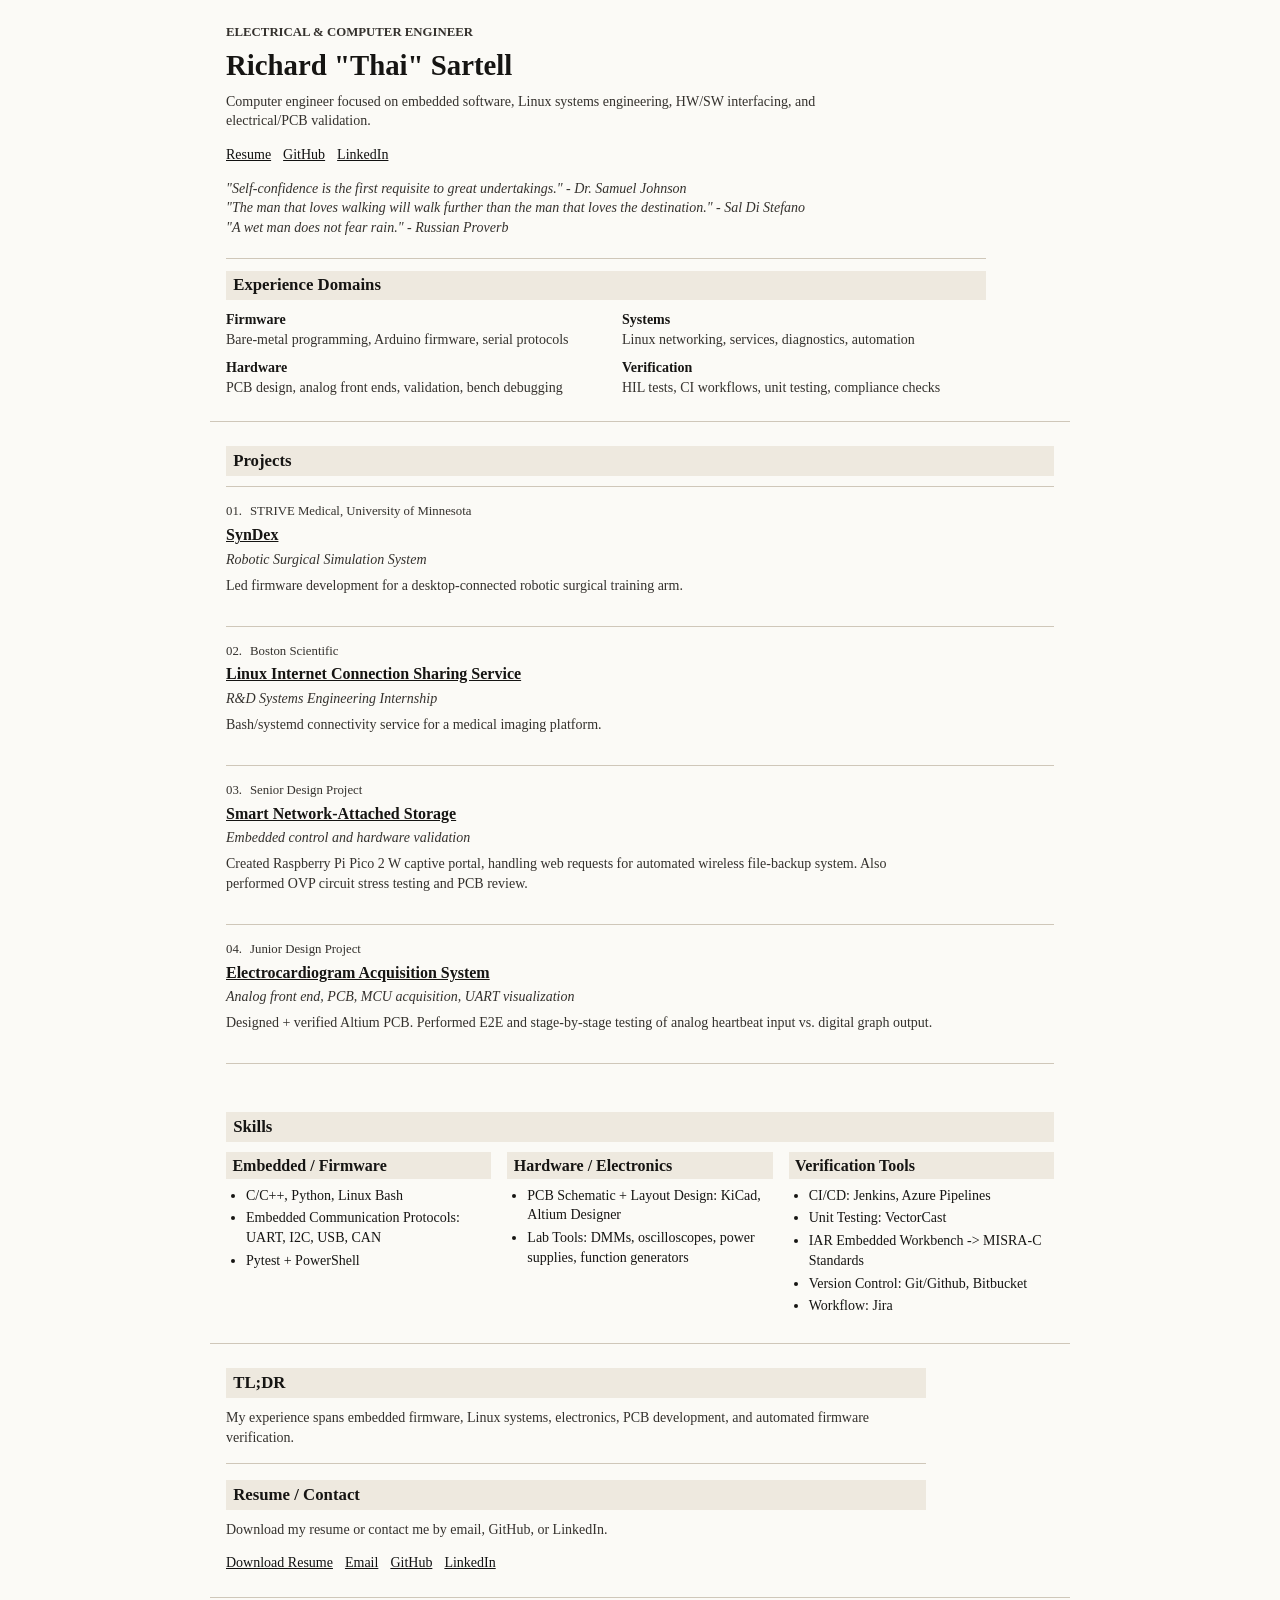
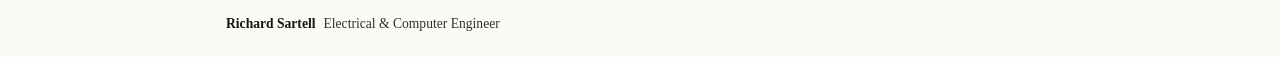
==== commit 0cc03b6c: "populated syndex, ics projects" ====
--- a/index.html
+++ b/index.html
@@ -31,11 +31,15 @@
             Computer engineer focused on embedded software, Linux systems engineering, HW/SW interfacing, and electrical/PCB validation.
           </p>
           <div class="hero-actions" aria-label="Portfolio actions">
-            <a class="button button-primary" href="#projects">Projects</a>
             <a class="button button-secondary" href="assets/resume/richard-sartell-resume.pdf">Resume</a>
             <a class="button button-secondary" href="https://github.com/thaisartell">GitHub</a>
             <a class="button button-secondary" href="https://www.linkedin.com/in/richardsartell/">LinkedIn</a>
           </div>
+          <dl class="project-subtitle">
+          <dt>"Self-confidence is the first requisite to great undertakings." - Dr. Samuel Johnson</dt>
+          <dt>"The man that loves walking will walk further than the man that loves the destination." - Sal Di Stefano</dt>
+          <dt>"A wet man does not fear rain." - Russian Proverb</dt>
+          </dl>
         </div>
 
         <aside class="hero-panel" aria-label="Engineering focus areas">
@@ -76,8 +80,7 @@
               <h3><a href="projects/syndex.html">SynDex</a></h3>
               <p class="project-subtitle">Robotic Surgical Simulation System</p>
               <p>
-                Led firmware development for a desktop robotic surgical training device. Built state-machine foundation, I2C encoder handling, and
-                custom USB format connecting the Teensy controller to the Unity simulation.
+                Led firmware development for a desktop-connected robotic surgical training arm.
               </p>
             </div>
 
@@ -172,9 +175,7 @@
               <h3><a href="projects/linux-internet-connection-sharing.html">Linux Internet Connection Sharing Service</a></h3>
               <p class="project-subtitle">R&amp;D Systems Engineering Internship</p>
               <p>
-                Bash/systemd connectivity service for a medical imaging platform. This stands out for its automated Ethernet discovery,
-                interface addressing, IP forwarding, DNS, NAT, and firewall configuration. Built a second service for diagnostics; capturing initial runtime info,
-                system state, network interface configuration, internet routes, and firewall rules.
+                Bash/systemd connectivity service for a medical imaging platform.
               </p>
             </div>
 
@@ -233,8 +234,7 @@
               <h3><a href="projects/smart-network-attached-storage.html">Smart Network-Attached Storage</a></h3>
               <p class="project-subtitle">Embedded control and hardware validation</p>
               <p>
-                Developed Raspberry Pi Pico 2 W firmware that handled captive-portal requests for an automated wireless file-backup system.
-                Stress-tested system's over-voltage protection circuit and evaluated PCB updates for protection and connector integration.
+                Created Raspberry Pi Pico 2 W captive portal, handling web requests for automated wireless file-backup system. Also performed OVP circuit stress testing and PCB review.
               </p>
             </div>
 
@@ -277,11 +277,6 @@
                   <span>Electrical validation</span>
                 </div>
               </div>
-
-              <div class="asset-placeholder" role="img" aria-label="Smart NAS prototype image placeholder">
-                <!-- TODO: Replace with a Smart NAS prototype photo or approved PCB image. -->
-                [ Smart NAS prototype image ]
-              </div>
             </div>
           </article>
 
@@ -294,14 +289,13 @@
               <h3><a href="projects/electrocardiogram-acquisition-system.html">Electrocardiogram Acquisition System</a></h3>
               <p class="project-subtitle">Analog front end, PCB, MCU acquisition, UART visualization</p>
               <p>
-                Designed and verified an Altium PCB that acquired differential ECG signals from arm electrodes and used driven-leg feedback
-                to reduce common-mode noise. Conditioned signal for PIC24 ADC conversion, UART transmission, and Python visualization.
+                Designed + verified Altium PCB.
+                Performed E2E and stage-by-stage testing of analog heartbeat input vs. digital graph output.
               </p>
             </div>
 
             <div class="project-media">
               <figure class="diagram-card" aria-labelledby="ecg-title">
-                <!-- TODO: Replace placeholder labels with schematic references if approved project documentation is available. -->
                 <svg class="diagram-svg" viewBox="0 0 760 470" role="img" aria-labelledby="ecg-title ecg-desc">
                   <title id="ecg-title">ECG acquisition signal-chain diagram</title>
                   <desc id="ecg-desc">
@@ -342,11 +336,6 @@
                 </svg>
                 <figcaption>Signal-chain diagram; no medical-grade performance or certification is implied.</figcaption>
               </figure>
-
-              <div class="asset-placeholder" role="img" aria-label="ECG PCB image placeholder">
-                <!-- TODO: Replace with approved ECG PCB render, schematic crop, oscilloscope capture, or Python plot. -->
-                [ ECG PCB image ]
-              </div>
             </div>
           </article>
         </div>
@@ -397,21 +386,16 @@
             My experience spans embedded firmware, Linux systems, electronics, PCB development,
             and automated firmware verification.
           </p>
-          <p>Favorite quotes: </p>
-          <p>"The man that loves walking will walk further than the man that loves the destination" - Sal Di Stefano</p>
-          <p>"History repeats itself because no one was listening the first time." - Benjamin Franklin</p>
         </div>
 
         <aside class="contact-panel" id="contact" aria-labelledby="contact-heading">
           <h2 id="contact-heading">Resume / Contact</h2>
           <p>
-            I have included my resume in the repository for GitHub Pages hosting. My GitHub and LinkedIn links are live;
-            the email address is still a placeholder until I choose a public contact address.
+            Download my resume or contact me by email, GitHub, or LinkedIn.
           </p>
           <div class="contact-actions">
             <a class="button button-primary" href="assets/resume/richard-sartell-resume.pdf">Download Resume</a>
-            <!-- TODO: Replace with my preferred public contact email. -->
-            <a class="button button-secondary placeholder-link" href="mailto:thaisartell@gmail.com">Email</a>
+            <a class="button button-secondary" href="mailto:thaisartell@gmail.com">Email</a>
             <a class="button button-secondary" href="https://github.com/thaisartell">GitHub</a>
             <a class="button button-secondary" href="https://www.linkedin.com/in/richardsartell/">LinkedIn</a>
           </div>
@@ -425,7 +409,5 @@
         <span>Electrical &amp; Computer Engineer</span>
       </div>
     </footer>
-
-    <script src="js/main.js"></script>
   </body>
 </html>
--- a/css/style.css
+++ b/css/style.css
@@ -185,10 +185,6 @@
   color: #000000;
 }
 
-.placeholder-link {
-  cursor: help;
-}
-
 .hero-panel {
   max-width: 760px;
   margin-top: 1.25rem;
@@ -270,14 +266,6 @@
 
 .project-copy h3 a:visited {
   color: var(--heading);
-}
-
-.project-link {
-  font-weight: normal;
-}
-
-.project-link::after {
-  content: " >";
 }
 
 .project-media {
@@ -494,6 +482,13 @@
   padding-bottom: 1rem;
 }
 
+.back-home-link {
+  display: inline-block;
+  margin-bottom: 1.5rem;
+  font-size: 1.1rem;
+  font-weight: bold;
+}
+
 .case-header p {
   max-width: 720px;
 }
@@ -510,6 +505,40 @@
 
 .case-outline h2 {
   font-size: 1.05rem;
+}
+
+.case-figure {
+  width: fit-content;
+  max-width: 100%;
+  margin: 0.8rem 0 0;
+}
+
+.case-figure img {
+  display: block;
+  width: auto;
+  max-width: 100%;
+  height: auto;
+  border: 1px solid var(--line);
+  background: #ffffff;
+}
+
+.case-figure-wide {
+  width: 100%;
+}
+
+.case-figure-wide img {
+  width: 100%;
+}
+
+.case-figure-narrow {
+  max-width: 233px;
+}
+
+.case-figure figcaption {
+  margin-top: 0.3rem;
+  color: var(--muted);
+  font-size: 0.85rem;
+  font-style: italic;
 }
 
 .case-placeholder {
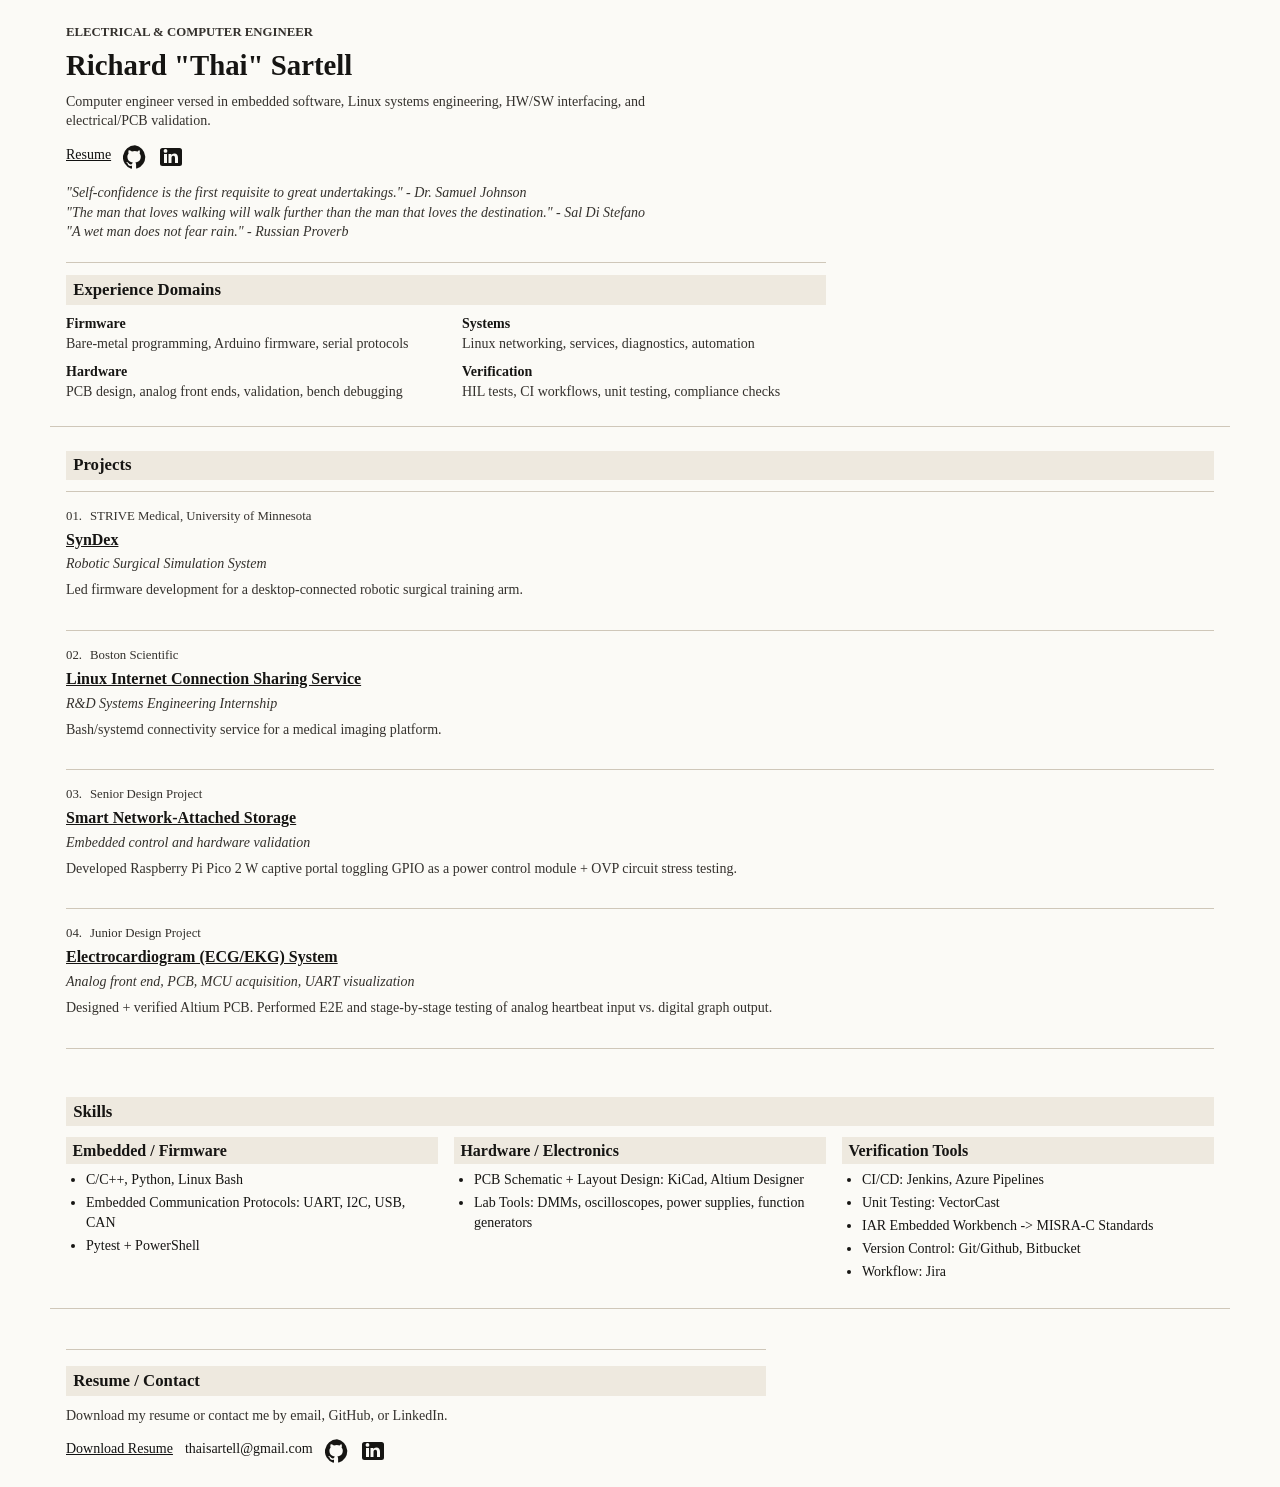
==== commit ab146cd6: "fleshed out all webpages" ====
--- a/index.html
+++ b/index.html
@@ -4,15 +4,6 @@
     <meta charset="utf-8">
     <meta name="viewport" content="width=device-width, initial-scale=1">
     <title>Richard Sartell | Electrical &amp; Computer Engineer</title>
-    <meta
-      name="description"
-      content="My engineering portfolio, focused on embedded firmware, Linux systems, electronics, PCB work, hardware/software interfaces, and verification."
-    >
-    <meta property="og:title" content="Richard Sartell | Electrical &amp; Computer Engineer">
-    <meta
-      property="og:description"
-      content="Embedded systems, Linux systems engineering, electronics, digital hardware, and verification portfolio."
-    >
     <meta property="og:type" content="website">
     <meta property="og:url" content="https://thaisartell.github.io/">
     <meta property="og:image" content="assets/images/og-card.svg">
@@ -28,12 +19,20 @@
           <p class="eyebrow">Electrical &amp; Computer Engineer</p>
           <h1>Richard "Thai" Sartell</h1>
           <p class="hero-copy">
-            Computer engineer focused on embedded software, Linux systems engineering, HW/SW interfacing, and electrical/PCB validation.
+            Computer engineer versed in embedded software, Linux systems engineering, HW/SW interfacing, and electrical/PCB validation.
           </p>
           <div class="hero-actions" aria-label="Portfolio actions">
             <a class="button button-secondary" href="assets/resume/richard-sartell-resume.pdf">Resume</a>
-            <a class="button button-secondary" href="https://github.com/thaisartell">GitHub</a>
-            <a class="button button-secondary" href="https://www.linkedin.com/in/richardsartell/">LinkedIn</a>
+            <a class="social-link" href="https://github.com/thaisartell" aria-label="GitHub profile">
+              <svg class="social-icon" viewBox="0 0 24 24" aria-hidden="true" focusable="false">
+                <path d="M12 .3a12 12 0 0 0-3.8 23.4c.6.1.8-.3.8-.6v-2.3c-3.3.7-4-1.4-4-1.4-.5-1.4-1.3-1.8-1.3-1.8-1.1-.7.1-.7.1-.7 1.2.1 1.8 1.2 1.8 1.2 1.1 1.8 2.8 1.3 3.5 1 .1-.8.4-1.3.8-1.6-2.7-.3-5.5-1.3-5.5-5.9 0-1.3.5-2.4 1.2-3.2-.1-.3-.5-1.5.1-3.2 0 0 1-.3 3.2 1.2a11 11 0 0 1 5.8 0C15.5 5.1 16.5 5.2 16.5 5.2c.7 1.7.3 2.9.1 3.2.8.8 1.2 1.9 1.2 3.2 0 4.6-2.8 5.6-5.5 5.9.4.4.8 1.1.8 2.2v3.3c0 .3.2.7.8.6A12 12 0 0 0 12 .3Z"/>
+              </svg>
+            </a>
+            <a class="social-link" href="https://www.linkedin.com/in/richardsartell/" aria-label="LinkedIn profile">
+              <svg class="social-icon" viewBox="0 0 24 24" aria-hidden="true" focusable="false">
+                <path d="M20.5 3h-17A2.5 2.5 0 0 0 1 5.5v13A2.5 2.5 0 0 0 3.5 21h17a2.5 2.5 0 0 0 2.5-2.5v-13A2.5 2.5 0 0 0 20.5 3ZM8 18H5V9h3v9ZM6.5 7.8A1.8 1.8 0 1 1 6.5 4a1.8 1.8 0 0 1 0 3.8ZM19 18h-3v-4.7c0-1.1 0-2.6-1.6-2.6s-1.9 1.2-1.9 2.5V18h-3V9h2.9v1.2h.1c.4-.8 1.4-1.6 2.7-1.6 2.9 0 3.8 1.9 3.8 4.4v5Z"/>
+              </svg>
+            </a>
           </div>
           <dl class="project-subtitle">
           <dt>"Self-confidence is the first requisite to great undertakings." - Dr. Samuel Johnson</dt>
@@ -234,7 +233,7 @@
               <h3><a href="projects/smart-network-attached-storage.html">Smart Network-Attached Storage</a></h3>
               <p class="project-subtitle">Embedded control and hardware validation</p>
               <p>
-                Created Raspberry Pi Pico 2 W captive portal, handling web requests for automated wireless file-backup system. Also performed OVP circuit stress testing and PCB review.
+                Developed Raspberry Pi Pico 2 W captive portal toggling GPIO as a power control module + OVP circuit stress testing.
               </p>
             </div>
 
@@ -286,7 +285,7 @@
                 <span>04</span>
                 <span>Junior Design Project</span>
               </div>
-              <h3><a href="projects/electrocardiogram-acquisition-system.html">Electrocardiogram Acquisition System</a></h3>
+              <h3><a href="projects/electrocardiogram-acquisition-system.html">Electrocardiogram (ECG/EKG) System</a></h3>
               <p class="project-subtitle">Analog front end, PCB, MCU acquisition, UART visualization</p>
               <p>
                 Designed + verified Altium PCB.
@@ -378,16 +377,6 @@
       </section>
 
       <section class="section about-contact-grid" id="about" aria-labelledby="about-heading">
-        <div>
-          <div class="section-heading">
-            <h2 id="about-heading">TL;DR</h2>
-          </div>
-          <p>
-            My experience spans embedded firmware, Linux systems, electronics, PCB development,
-            and automated firmware verification.
-          </p>
-        </div>
-
         <aside class="contact-panel" id="contact" aria-labelledby="contact-heading">
           <h2 id="contact-heading">Resume / Contact</h2>
           <p>
@@ -395,19 +384,21 @@
           </p>
           <div class="contact-actions">
             <a class="button button-primary" href="assets/resume/richard-sartell-resume.pdf">Download Resume</a>
-            <a class="button button-secondary" href="mailto:thaisartell@gmail.com">Email</a>
-            <a class="button button-secondary" href="https://github.com/thaisartell">GitHub</a>
-            <a class="button button-secondary" href="https://www.linkedin.com/in/richardsartell/">LinkedIn</a>
+            <span>thaisartell@gmail.com</span>
+            <a class="social-link" href="https://github.com/thaisartell" aria-label="GitHub profile">
+              <svg class="social-icon" viewBox="0 0 24 24" aria-hidden="true" focusable="false">
+                <path d="M12 .3a12 12 0 0 0-3.8 23.4c.6.1.8-.3.8-.6v-2.3c-3.3.7-4-1.4-4-1.4-.5-1.4-1.3-1.8-1.3-1.8-1.1-.7.1-.7.1-.7 1.2.1 1.8 1.2 1.8 1.2 1.1 1.8 2.8 1.3 3.5 1 .1-.8.4-1.3.8-1.6-2.7-.3-5.5-1.3-5.5-5.9 0-1.3.5-2.4 1.2-3.2-.1-.3-.5-1.5.1-3.2 0 0 1-.3 3.2 1.2a11 11 0 0 1 5.8 0C15.5 5.1 16.5 5.2 16.5 5.2c.7 1.7.3 2.9.1 3.2.8.8 1.2 1.9 1.2 3.2 0 4.6-2.8 5.6-5.5 5.9.4.4.8 1.1.8 2.2v3.3c0 .3.2.7.8.6A12 12 0 0 0 12 .3Z"/>
+              </svg>
+            </a>
+            <a class="social-link" href="https://www.linkedin.com/in/richardsartell/" aria-label="LinkedIn profile">
+              <svg class="social-icon" viewBox="0 0 24 24" aria-hidden="true" focusable="false">
+                <path d="M20.5 3h-17A2.5 2.5 0 0 0 1 5.5v13A2.5 2.5 0 0 0 3.5 21h17a2.5 2.5 0 0 0 2.5-2.5v-13A2.5 2.5 0 0 0 20.5 3ZM8 18H5V9h3v9ZM6.5 7.8A1.8 1.8 0 1 1 6.5 4a1.8 1.8 0 0 1 0 3.8ZM19 18h-3v-4.7c0-1.1 0-2.6-1.6-2.6s-1.9 1.2-1.9 2.5V18h-3V9h2.9v1.2h.1c.4-.8 1.4-1.6 2.7-1.6 2.9 0 3.8 1.9 3.8 4.4v5Z"/>
+              </svg>
+            </a>
           </div>
         </aside>
       </section>
     </main>
 
-    <footer class="site-footer">
-      <div>
-        <strong>Richard Sartell</strong>
-        <span>Electrical &amp; Computer Engineer</span>
-      </div>
-    </footer>
   </body>
 </html>
--- a/css/style.css
+++ b/css/style.css
@@ -9,7 +9,7 @@
   --heading-surface: #eee9df;
   --link: #111111;
   --visited: #2e2b28;
-  --max-width: 860px;
+  --max-width: 1180px;
 }
 
 * {
@@ -183,6 +183,28 @@
 .button:hover {
   background: transparent;
   color: #000000;
+}
+
+.social-link {
+  display: inline-flex;
+  align-items: center;
+  color: var(--text);
+  line-height: 1;
+  text-decoration: none;
+}
+
+.social-link:visited {
+  color: var(--text);
+}
+
+.social-link:hover {
+  color: #000000;
+}
+
+.social-icon {
+  width: 1.5rem;
+  height: 1.5rem;
+  fill: currentColor;
 }
 
 .hero-panel {
@@ -489,6 +511,11 @@
   font-weight: bold;
 }
 
+.report-link {
+  display: inline-block;
+  font-weight: bold;
+}
+
 .case-header p {
   max-width: 720px;
 }
@@ -505,6 +532,11 @@
 
 .case-outline h2 {
   font-size: 1.05rem;
+}
+
+.case-outline h3 {
+  margin-top: 1.25rem;
+  font-size: 1rem;
 }
 
 .case-figure {
@@ -534,6 +566,38 @@
   max-width: 233px;
 }
 
+.case-figure-phone {
+  width: 320px;
+  max-width: 100%;
+}
+
+.case-figure-assembly {
+  width: 360px;
+}
+
+.case-figure-crop {
+  position: relative;
+  overflow: hidden;
+  border: 1px solid var(--line);
+  background: #ffffff;
+}
+
+.case-figure-crop img {
+  position: absolute;
+  max-width: none;
+  border: 0;
+}
+
+.case-figure-assembly .case-figure-crop {
+  aspect-ratio: 235 / 167;
+}
+
+.case-figure-assembly .case-figure-crop img {
+  top: -39%;
+  left: -77%;
+  width: 253%;
+}
+
 .case-figure figcaption {
   margin-top: 0.3rem;
   color: var(--muted);
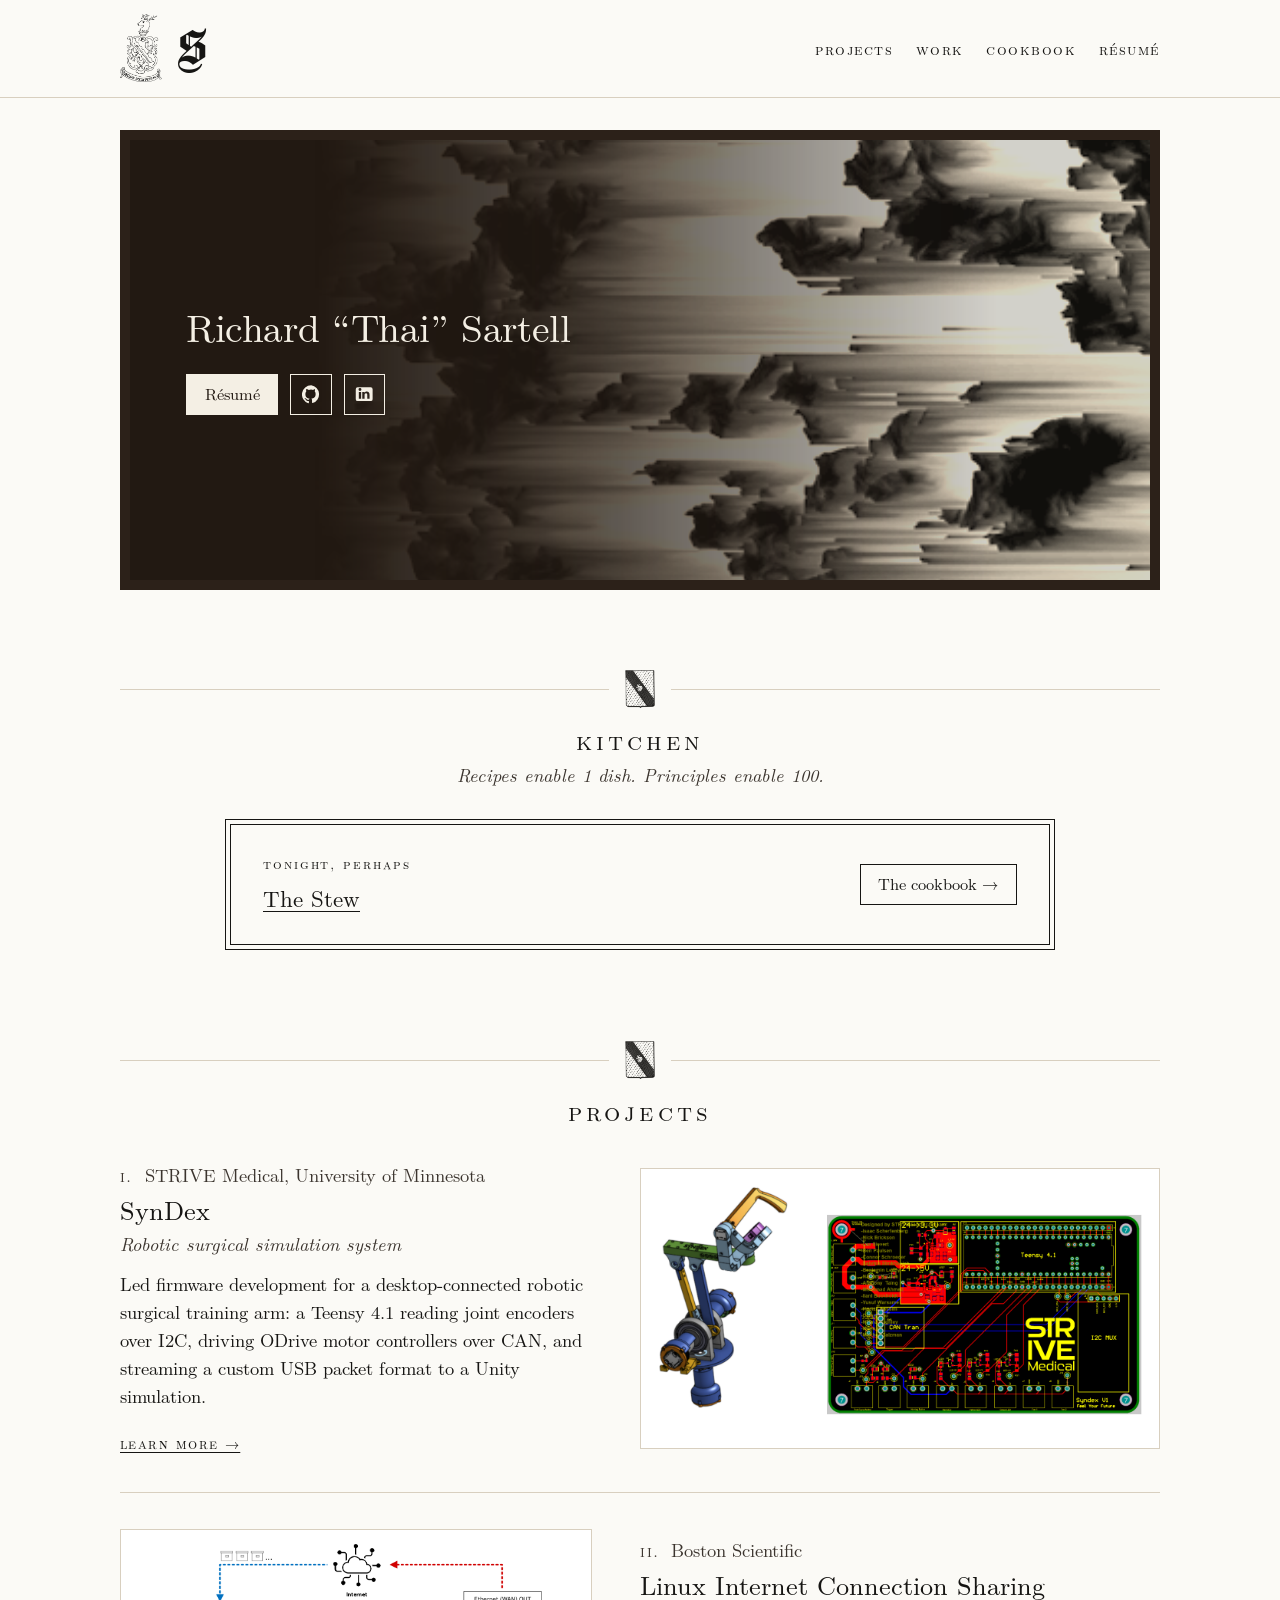
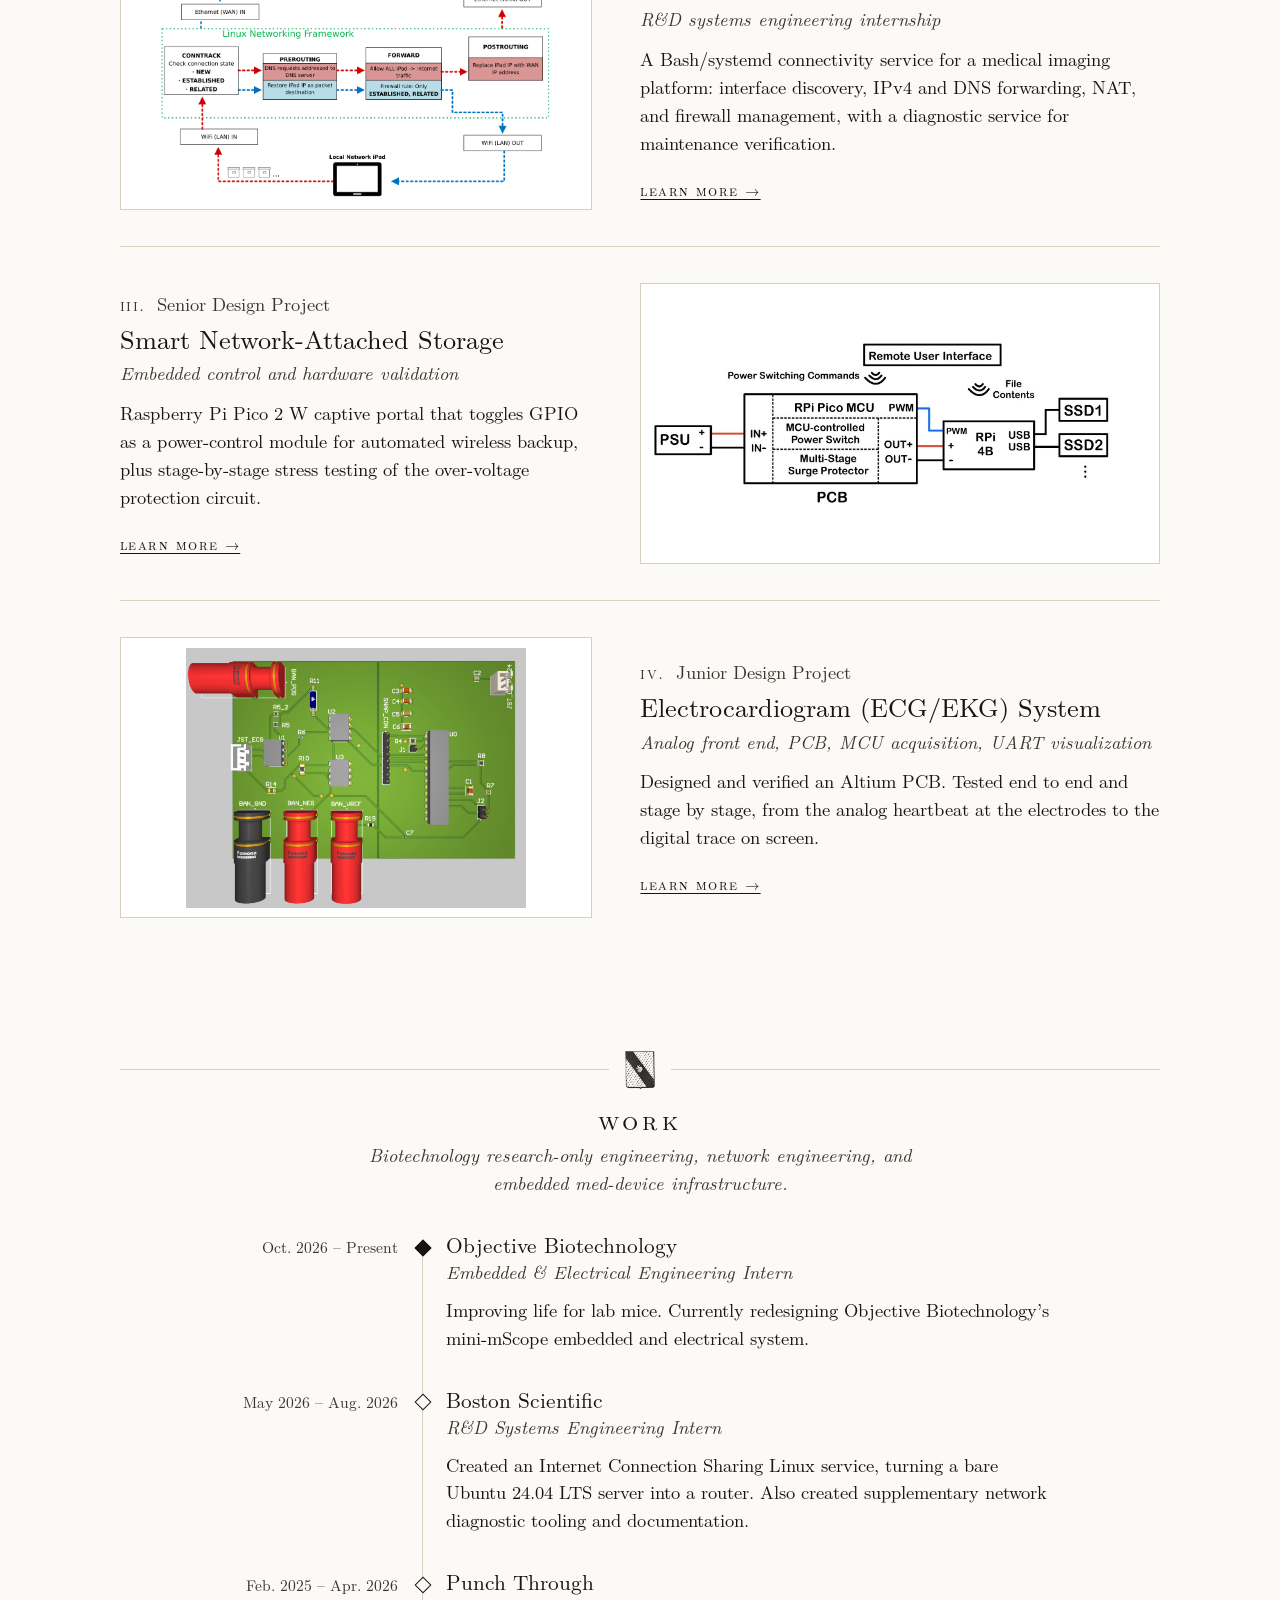
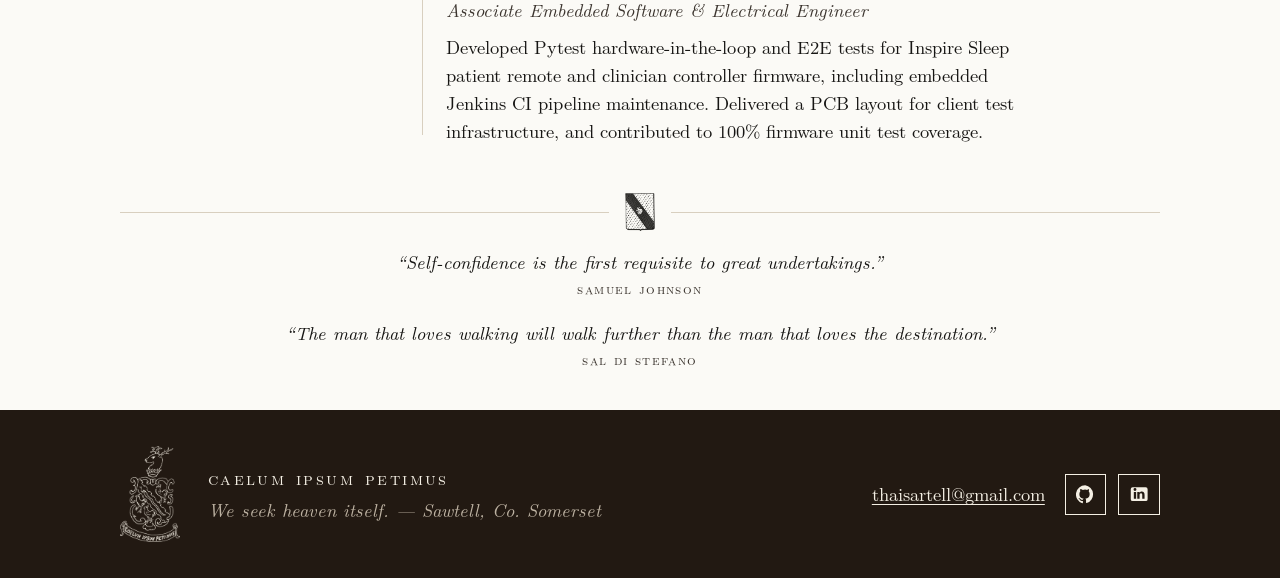
==== commit fc5eaa02: "website version 3: coat of arms, pixel-sort banner, cookbook - Redesign in LM Roman 9 with off-white" ====
--- a/index.html
+++ b/index.html
@@ -4,401 +4,224 @@
     <meta charset="utf-8">
     <meta name="viewport" content="width=device-width, initial-scale=1">
     <title>Richard Sartell | Electrical &amp; Computer Engineer</title>
+    <meta name="description" content="Richard &quot;Thai&quot; Sartell: embedded software, Linux systems, and hardware validation. Projects, work history, and a cookbook.">
     <meta property="og:type" content="website">
     <meta property="og:url" content="https://thaisartell.github.io/">
     <meta property="og:image" content="assets/images/og-card.svg">
     <link rel="icon" href="assets/images/favicon.svg" type="image/svg+xml">
+    <link rel="preload" href="assets/fonts/lmroman9-regular.woff2" as="font" type="font/woff2" crossorigin>
     <link rel="stylesheet" href="css/style.css">
   </head>
   <body>
     <a class="skip-link" href="#main">Skip to content</a>
 
+    <header class="site-header">
+      <div class="wrap">
+        <a class="brand" href="index.html" aria-label="Richard Sartell, home">
+          <img src="assets/images/coat-of-arms.png" width="323" height="520" alt="">
+          <span class="brand-name" aria-hidden="true">S</span>
+        </a>
+        <nav class="site-nav" aria-label="Primary">
+          <a href="#projects">Projects</a>
+          <a href="#work">Work</a>
+          <a href="cookbook.html">Cookbook</a>
+          <a href="assets/resume/richard-sartell-resume.pdf">R&eacute;sum&eacute;</a>
+        </nav>
+      </div>
+    </header>
+
     <main id="main">
-      <section class="hero section">
-        <div class="hero-content">
-          <p class="eyebrow">Electrical &amp; Computer Engineer</p>
-          <h1>Richard "Thai" Sartell</h1>
-          <p class="hero-copy">
-            Computer engineer versed in embedded software, Linux systems engineering, HW/SW interfacing, and electrical/PCB validation.
-          </p>
-          <div class="hero-actions" aria-label="Portfolio actions">
-            <a class="button button-secondary" href="assets/resume/richard-sartell-resume.pdf">Resume</a>
-            <a class="social-link" href="https://github.com/thaisartell" aria-label="GitHub profile">
-              <svg class="social-icon" viewBox="0 0 24 24" aria-hidden="true" focusable="false">
-                <path d="M12 .3a12 12 0 0 0-3.8 23.4c.6.1.8-.3.8-.6v-2.3c-3.3.7-4-1.4-4-1.4-.5-1.4-1.3-1.8-1.3-1.8-1.1-.7.1-.7.1-.7 1.2.1 1.8 1.2 1.8 1.2 1.1 1.8 2.8 1.3 3.5 1 .1-.8.4-1.3.8-1.6-2.7-.3-5.5-1.3-5.5-5.9 0-1.3.5-2.4 1.2-3.2-.1-.3-.5-1.5.1-3.2 0 0 1-.3 3.2 1.2a11 11 0 0 1 5.8 0C15.5 5.1 16.5 5.2 16.5 5.2c.7 1.7.3 2.9.1 3.2.8.8 1.2 1.9 1.2 3.2 0 4.6-2.8 5.6-5.5 5.9.4.4.8 1.1.8 2.2v3.3c0 .3.2.7.8.6A12 12 0 0 0 12 .3Z"/>
-              </svg>
-            </a>
-            <a class="social-link" href="https://www.linkedin.com/in/richardsartell/" aria-label="LinkedIn profile">
-              <svg class="social-icon" viewBox="0 0 24 24" aria-hidden="true" focusable="false">
-                <path d="M20.5 3h-17A2.5 2.5 0 0 0 1 5.5v13A2.5 2.5 0 0 0 3.5 21h17a2.5 2.5 0 0 0 2.5-2.5v-13A2.5 2.5 0 0 0 20.5 3ZM8 18H5V9h3v9ZM6.5 7.8A1.8 1.8 0 1 1 6.5 4a1.8 1.8 0 0 1 0 3.8ZM19 18h-3v-4.7c0-1.1 0-2.6-1.6-2.6s-1.9 1.2-1.9 2.5V18h-3V9h2.9v1.2h.1c.4-.8 1.4-1.6 2.7-1.6 2.9 0 3.8 1.9 3.8 4.4v5Z"/>
-              </svg>
-            </a>
+      <section class="wrap hero" aria-labelledby="hero-heading">
+        <div class="hero-frame">
+          <picture class="hero-banner" aria-hidden="true">
+            <source srcset="assets/images/pixel-sorter-still.jpg" media="(prefers-reduced-motion: reduce)">
+            <img src="assets/images/pixel-sorter.gif" width="500" height="281" alt="">
+          </picture>
+          <div class="hero-copy">
+            <h1 id="hero-heading">Richard &ldquo;Thai&rdquo; Sartell</h1>
+            <div class="actions">
+              <a class="button button-solid" href="assets/resume/richard-sartell-resume.pdf">R&eacute;sum&eacute;</a>
+              <a class="social-link" href="https://github.com/thaisartell" aria-label="GitHub profile">
+                <svg class="social-icon" viewBox="0 0 24 24" aria-hidden="true" focusable="false">
+                  <path d="M12 .3a12 12 0 0 0-3.8 23.4c.6.1.8-.3.8-.6v-2.3c-3.3.7-4-1.4-4-1.4-.5-1.4-1.3-1.8-1.3-1.8-1.1-.7.1-.7.1-.7 1.2.1 1.8 1.2 1.8 1.2 1.1 1.8 2.8 1.3 3.5 1 .1-.8.4-1.3.8-1.6-2.7-.3-5.5-1.3-5.5-5.9 0-1.3.5-2.4 1.2-3.2-.1-.3-.5-1.5.1-3.2 0 0 1-.3 3.2 1.2a11 11 0 0 1 5.8 0C15.5 5.1 16.5 5.2 16.5 5.2c.7 1.7.3 2.9.1 3.2.8.8 1.2 1.9 1.2 3.2 0 4.6-2.8 5.6-5.5 5.9.4.4.8 1.1.8 2.2v3.3c0 .3.2.7.8.6A12 12 0 0 0 12 .3Z"/>
+                </svg>
+              </a>
+              <a class="social-link" href="https://www.linkedin.com/in/richardsartell/" aria-label="LinkedIn profile">
+                <svg class="social-icon" viewBox="0 0 24 24" aria-hidden="true" focusable="false">
+                  <path d="M20.5 3h-17A2.5 2.5 0 0 0 1 5.5v13A2.5 2.5 0 0 0 3.5 21h17a2.5 2.5 0 0 0 2.5-2.5v-13A2.5 2.5 0 0 0 20.5 3ZM8 18H5V9h3v9ZM6.5 7.8A1.8 1.8 0 1 1 6.5 4a1.8 1.8 0 0 1 0 3.8ZM19 18h-3v-4.7c0-1.1 0-2.6-1.6-2.6s-1.9 1.2-1.9 2.5V18h-3V9h2.9v1.2h.1c.4-.8 1.4-1.6 2.7-1.6 2.9 0 3.8 1.9 3.8 4.4v5Z"/>
+                </svg>
+              </a>
+            </div>
           </div>
-          <dl class="project-subtitle">
-          <dt>"Self-confidence is the first requisite to great undertakings." - Dr. Samuel Johnson</dt>
-          <dt>"The man that loves walking will walk further than the man that loves the destination." - Sal Di Stefano</dt>
-          <dt>"A wet man does not fear rain." - Russian Proverb</dt>
-          </dl>
-        </div>
-
-        <aside class="hero-panel" aria-label="Engineering focus areas">
-          <h2>Experience Domains</h2>
-          <dl class="focus-list">
-            <div>
-              <dt>Firmware</dt>
-              <dd>Bare-metal programming, Arduino firmware, serial protocols</dd>
-            </div>
-            <div>
-              <dt>Systems</dt>
-              <dd>Linux networking, services, diagnostics, automation</dd>
-            </div>
-            <div>
-              <dt>Hardware</dt>
-              <dd>PCB design, analog front ends, validation, bench debugging</dd>
-            </div>
-            <div>
-              <dt>Verification</dt>
-              <dd>HIL tests, CI workflows, unit testing, compliance checks</dd>
-            </div>
-          </dl>
-        </aside>
+        </div>
+      </section>
+
+      <section class="section" id="kitchen" aria-labelledby="kitchen-heading">
+        <header class="section-head">
+          <div class="ornament-rule" aria-hidden="true"><span class="tile"></span></div>
+          <h2 id="kitchen-heading">Kitchen</h2>
+          <p>Recipes enable 1 dish. Principles enable 100.</p>
+        </header>
+        <div class="kitchen-teaser">
+          <div>
+            <p class="smallcaps">Tonight, perhaps</p>
+            <p class="tonight"><a id="tonight-link" href="cookbook.html">Open the cookbook</a></p>
+          </div>
+          <a class="button button-ghost" href="cookbook.html">The cookbook &rarr;</a>
+        </div>
       </section>
 
       <section class="section" id="projects" aria-labelledby="projects-heading">
-        <div class="section-heading">
+        <header class="section-head">
+          <div class="ornament-rule" aria-hidden="true"><span class="tile"></span></div>
           <h2 id="projects-heading">Projects</h2>
-        </div>
+        </header>
 
         <div class="project-list">
-          <article class="project-case" id="project-syndex">
-            <div class="project-copy">
-              <div class="project-kicker">
-                <span>01</span>
-                <span>STRIVE Medical, University of Minnesota</span>
-              </div>
+          <article class="project" id="project-syndex">
+            <div class="project-copy">
+              <p class="project-kicker"><span class="numeral">i.</span><span>STRIVE Medical, University of Minnesota</span></p>
               <h3><a href="projects/syndex.html">SynDex</a></h3>
-              <p class="project-subtitle">Robotic Surgical Simulation System</p>
-              <p>
-                Led firmware development for a desktop-connected robotic surgical training arm.
-              </p>
-            </div>
-
-            <div class="project-media">
-              <figure class="diagram-card" aria-labelledby="syndex-architecture-title">
-                <!-- TODO: Replace or refine labels when SynDex interface details are finalized. -->
-                <svg class="diagram-svg" viewBox="0 0 760 430" role="img" aria-labelledby="syndex-architecture-title syndex-architecture-desc">
-                  <title id="syndex-architecture-title">SynDex system architecture diagram</title>
-                  <desc id="syndex-architecture-desc">
-                    Joint encoders connect to a Teensy 4.1 over I2C, the Teensy connects to a Unity host over USB,
-                    and the Teensy connects to ODrive motor controllers over CAN.
-                  </desc>
-                  <defs>
-                    <marker id="arrow" viewBox="0 0 10 10" refX="8" refY="5" markerWidth="7" markerHeight="7" orient="auto-start-reverse">
-                      <path d="M 0 0 L 10 5 L 0 10 z"></path>
-                    </marker>
-                  </defs>
-                  <rect class="node node-source" x="280" y="32" width="200" height="64" rx="8"></rect>
-                  <text class="node-title" x="380" y="58" text-anchor="middle">Joint Encoders</text>
-                  <text class="node-subtitle" x="380" y="78" text-anchor="middle">Magnetic rotary sensing</text>
-
-                  <rect class="node node-core" x="280" y="178" width="200" height="76" rx="8"></rect>
-                  <text class="node-title" x="380" y="208" text-anchor="middle">Teensy 4.1</text>
-                  <text class="node-subtitle" x="380" y="230" text-anchor="middle">Supervisory controller</text>
-
-                  <rect class="node" x="32" y="184" width="188" height="64" rx="8"></rect>
-                  <text class="node-title" x="126" y="211" text-anchor="middle">Unity Host</text>
-                  <text class="node-subtitle" x="126" y="231" text-anchor="middle">Simulation runtime</text>
-
-                  <rect class="node" x="280" y="326" width="200" height="64" rx="8"></rect>
-                  <text class="node-title" x="380" y="353" text-anchor="middle">ODrive Controllers</text>
-                  <text class="node-subtitle" x="380" y="373" text-anchor="middle">Motor control</text>
-
-                  <line class="signal-line" x1="380" y1="100" x2="380" y2="170" marker-end="url(#arrow)"></line>
-                  <text class="signal-label" x="405" y="140">I2C</text>
-
-                  <line class="signal-line bidirectional" x1="228" y1="216" x2="272" y2="216" marker-start="url(#arrow)" marker-end="url(#arrow)"></line>
-                  <text class="signal-label" x="250" y="200" text-anchor="middle">USB</text>
-
-                  <line class="signal-line" x1="380" y1="262" x2="380" y2="318" marker-end="url(#arrow)"></line>
-                  <text class="signal-label" x="405" y="296">CAN</text>
-                </svg>
-                <figcaption>Original simplified architecture diagram.</figcaption>
-              </figure>
-
-              <figure class="diagram-card compact-diagram" aria-labelledby="syndex-state-title">
-                <!-- State labels are intentionally limited to confirmed states: Boot, Idle, Connected, Homing, Ready, Error. -->
-                <svg class="diagram-svg" viewBox="0 0 760 210" role="img" aria-labelledby="syndex-state-title syndex-state-desc">
-                  <title id="syndex-state-title">SynDex firmware state-machine visual</title>
-                  <desc id="syndex-state-desc">Firmware states shown as Boot, Idle, Connected, Homing, Ready, and Error.</desc>
-                  <defs>
-                    <marker id="state-arrow" viewBox="0 0 10 10" refX="8" refY="5" markerWidth="7" markerHeight="7" orient="auto">
-                      <path d="M 0 0 L 10 5 L 0 10 z"></path>
-                    </marker>
-                  </defs>
-                  <g class="state-row">
-                    <rect class="state-node" x="24" y="58" width="96" height="48" rx="8"></rect>
-                    <text x="72" y="88" text-anchor="middle">Boot</text>
-                    <rect class="state-node" x="154" y="58" width="96" height="48" rx="8"></rect>
-                    <text x="202" y="88" text-anchor="middle">Idle</text>
-                    <rect class="state-node" x="284" y="58" width="124" height="48" rx="8"></rect>
-                    <text x="346" y="88" text-anchor="middle">Connected</text>
-                    <rect class="state-node" x="442" y="58" width="112" height="48" rx="8"></rect>
-                    <text x="498" y="88" text-anchor="middle">Homing</text>
-                    <rect class="state-node" x="588" y="58" width="96" height="48" rx="8"></rect>
-                    <text x="636" y="88" text-anchor="middle">Ready</text>
-                    <line class="signal-line" x1="122" y1="82" x2="146" y2="82" marker-end="url(#state-arrow)"></line>
-                    <line class="signal-line" x1="252" y1="82" x2="276" y2="82" marker-end="url(#state-arrow)"></line>
-                    <line class="signal-line" x1="410" y1="82" x2="434" y2="82" marker-end="url(#state-arrow)"></line>
-                    <line class="signal-line" x1="556" y1="82" x2="580" y2="82" marker-end="url(#state-arrow)"></line>
-                  </g>
-                  <rect class="state-node error-node" x="316" y="146" width="128" height="48" rx="8"></rect>
-                  <text x="380" y="176" text-anchor="middle">Error</text>
-                  <path class="signal-line dashed" d="M 380 112 C 380 130, 380 132, 380 140" marker-end="url(#state-arrow)"></path>
-                </svg>
-                <figcaption>Firmware state-machine visual with confirmed state names only.</figcaption>
-              </figure>
-
-              <div class="asset-placeholder" role="img" aria-label="SynDex hardware image placeholder">
-                <!-- TODO: Replace with an approved SynDex hardware photo or test setup image. -->
-                [ SynDex hardware image ]
-              </div>
-            </div>
-          </article>
-
-          <article class="project-case" id="project-linux-ics">
-            <div class="project-copy">
-              <div class="project-kicker">
-                <span>02</span>
-                <span>Boston Scientific</span>
-              </div>
-              <h3><a href="projects/linux-internet-connection-sharing.html">Linux Internet Connection Sharing Service</a></h3>
-              <p class="project-subtitle">R&amp;D Systems Engineering Internship</p>
-              <p>
-                Bash/systemd connectivity service for a medical imaging platform.
-              </p>
-            </div>
-
-            <div class="project-media">
-              <figure class="diagram-card" aria-labelledby="linux-ics-title">
-                <!-- Sanitized conceptual architecture. Do not add proprietary device names, IP addresses, screenshots, or topology. -->
-                <svg class="diagram-svg" viewBox="0 0 760 440" role="img" aria-labelledby="linux-ics-title linux-ics-desc">
-                  <title id="linux-ics-title">Sanitized conceptual architecture for Linux Internet Connection Sharing</title>
-                  <desc id="linux-ics-desc">
-                    External network connects to a Linux system that performs interface discovery, configuration,
-                    forwarding, NAT, firewall handling, and diagnostics before a restricted network.
-                  </desc>
-                  <defs>
-                    <marker id="net-arrow" viewBox="0 0 10 10" refX="8" refY="5" markerWidth="7" markerHeight="7" orient="auto">
-                      <path d="M 0 0 L 10 5 L 0 10 z"></path>
-                    </marker>
-                  </defs>
-                  <text class="diagram-heading" x="380" y="38" text-anchor="middle">Sanitized conceptual architecture</text>
-                  <rect class="node" x="270" y="64" width="220" height="58" rx="8"></rect>
-                  <text class="node-title" x="380" y="99" text-anchor="middle">External Network</text>
-
-                  <rect class="node node-core" x="190" y="174" width="380" height="150" rx="8"></rect>
-                  <text class="node-title" x="380" y="205" text-anchor="middle">Linux System</text>
-                  <text class="node-subtitle" x="380" y="230" text-anchor="middle">Interface Discovery &middot; Network Configuration</text>
-                  <text class="node-subtitle" x="380" y="254" text-anchor="middle">Routing / Forwarding &middot; NAT</text>
-                  <text class="node-subtitle" x="380" y="278" text-anchor="middle">Firewall &middot; Diagnostics</text>
-
-                  <rect class="node" x="270" y="374" width="220" height="58" rx="8"></rect>
-                  <text class="node-title" x="380" y="409" text-anchor="middle">Restricted Network</text>
-
-                  <line class="signal-line" x1="380" y1="130" x2="380" y2="166" marker-end="url(#net-arrow)"></line>
-                  <line class="signal-line" x1="380" y1="332" x2="380" y2="366" marker-end="url(#net-arrow)"></line>
-                </svg>
-                <figcaption>Conceptual diagram only; no proprietary topology or configuration is shown.</figcaption>
-              </figure>
-
-              <div class="terminal-panel" aria-label="Sanitized Linux diagnostics categories">
-                <div class="terminal-row"><span>$</span> network-diagnostics</div>
-                <ul>
-                  <li>interfaces: discovered</li>
-                  <li>systemd: service health</li>
-                  <li>routing: table snapshot</li>
-                  <li>forwarding: IPv4 state</li>
-                  <li>firewall: NAT rules summary</li>
-                </ul>
-              </div>
-            </div>
-          </article>
-
-          <article class="project-case" id="project-smart-nas">
-            <div class="project-copy">
-              <div class="project-kicker">
-                <span>03</span>
-                <span>Senior Design Project</span>
-              </div>
+              <p class="project-subtitle">Robotic surgical simulation system</p>
+              <p>
+                Led firmware development for a desktop-connected robotic surgical training arm: a Teensy 4.1
+                reading joint encoders over I2C, driving ODrive motor controllers over CAN, and streaming a custom
+                USB packet format to a Unity simulation.
+              </p>
+              <a class="read-more" href="projects/syndex.html">Learn more &rarr;</a>
+            </div>
+            <figure class="project-figure">
+              <img src="assets/diagrams/syndexAssembly_2.png" width="648" height="339" loading="lazy" alt="SynDex robotic arm CAD model beside the controller PCB layout">
+            </figure>
+          </article>
+
+          <article class="project" id="project-linux-ics">
+            <div class="project-copy">
+              <p class="project-kicker"><span class="numeral">ii.</span><span>Boston Scientific</span></p>
+              <h3><a href="projects/linux-internet-connection-sharing.html">Linux Internet Connection Sharing</a></h3>
+              <p class="project-subtitle">R&amp;D systems engineering internship</p>
+              <p>
+                A Bash/systemd connectivity service for a medical imaging platform: interface discovery, IPv4 and
+                DNS forwarding, NAT, and firewall management, with a diagnostic service for maintenance verification.
+              </p>
+              <a class="read-more" href="projects/linux-internet-connection-sharing.html">Learn more &rarr;</a>
+            </div>
+            <figure class="project-figure">
+              <img src="assets/diagrams/icsNetworkFlow.png" width="1127" height="750" loading="lazy" alt="Conceptual network flow for the Linux Internet Connection Sharing service">
+            </figure>
+          </article>
+
+          <article class="project" id="project-smart-nas">
+            <div class="project-copy">
+              <p class="project-kicker"><span class="numeral">iii.</span><span>Senior Design Project</span></p>
               <h3><a href="projects/smart-network-attached-storage.html">Smart Network-Attached Storage</a></h3>
               <p class="project-subtitle">Embedded control and hardware validation</p>
               <p>
-                Developed Raspberry Pi Pico 2 W captive portal toggling GPIO as a power control module + OVP circuit stress testing.
-              </p>
-            </div>
-
-            <div class="project-media">
-              <figure class="diagram-card" aria-labelledby="smart-nas-title">
-                <!-- TODO: Confirm exact Smart NAS storage/compute architecture before replacing this conceptual diagram. -->
-                <svg class="diagram-svg" viewBox="0 0 760 430" role="img" aria-labelledby="smart-nas-title smart-nas-desc">
-                  <title id="smart-nas-title">Smart Network-Attached Storage conceptual architecture</title>
-                  <desc id="smart-nas-desc">
-                    User device connects by Wi-Fi to a Pico 2 W running embedded web and control firmware, then to a storage or compute system over GPIO or control signals.
-                  </desc>
-                  <defs>
-                    <marker id="nas-arrow" viewBox="0 0 10 10" refX="8" refY="5" markerWidth="7" markerHeight="7" orient="auto">
-                      <path d="M 0 0 L 10 5 L 0 10 z"></path>
-                    </marker>
-                  </defs>
-                  <rect class="node" x="270" y="36" width="220" height="58" rx="8"></rect>
-                  <text class="node-title" x="380" y="71" text-anchor="middle">User Device</text>
-
-                  <rect class="node node-core" x="230" y="168" width="300" height="86" rx="8"></rect>
-                  <text class="node-title" x="380" y="200" text-anchor="middle">Pico 2 W</text>
-                  <text class="node-subtitle" x="380" y="224" text-anchor="middle">Embedded Web / Control Firmware</text>
-
-                  <rect class="node" x="240" y="338" width="280" height="58" rx="8"></rect>
-                  <text class="node-title" x="380" y="373" text-anchor="middle">Storage / Compute System</text>
-
-                  <line class="signal-line" x1="380" y1="102" x2="380" y2="160" marker-end="url(#nas-arrow)"></line>
-                  <text class="signal-label" x="405" y="134">Wi-Fi</text>
-                  <line class="signal-line" x1="380" y1="262" x2="380" y2="330" marker-end="url(#nas-arrow)"></line>
-                  <text class="signal-label" x="405" y="300">GPIO / Control</text>
-                </svg>
-                <figcaption>Conceptual placeholder pending confirmed NAS architecture details.</figcaption>
-              </figure>
-
-              <div class="validation-panel">
-                <h4>Hardware Validation</h4>
-                <div class="validation-steps" aria-label="Hardware validation areas">
-                  <span>OVP circuit testing</span>
-                  <span>PCB integration</span>
-                  <span>Electrical validation</span>
-                </div>
-              </div>
-            </div>
-          </article>
-
-          <article class="project-case" id="project-ecg">
-            <div class="project-copy">
-              <div class="project-kicker">
-                <span>04</span>
-                <span>Junior Design Project</span>
-              </div>
+                Raspberry Pi Pico 2 W captive portal that toggles GPIO as a power-control module for automated
+                wireless backup, plus stage-by-stage stress testing of the over-voltage protection circuit.
+              </p>
+              <a class="read-more" href="projects/smart-network-attached-storage.html">Learn more &rarr;</a>
+            </div>
+            <figure class="project-figure">
+              <img src="assets/diagrams/snasSystemDiagram.jpg" width="1640" height="567" loading="lazy" alt="Smart NAS system diagram">
+            </figure>
+          </article>
+
+          <article class="project" id="project-ecg">
+            <div class="project-copy">
+              <p class="project-kicker"><span class="numeral">iv.</span><span>Junior Design Project</span></p>
               <h3><a href="projects/electrocardiogram-acquisition-system.html">Electrocardiogram (ECG/EKG) System</a></h3>
               <p class="project-subtitle">Analog front end, PCB, MCU acquisition, UART visualization</p>
               <p>
-                Designed + verified Altium PCB.
-                Performed E2E and stage-by-stage testing of analog heartbeat input vs. digital graph output.
-              </p>
-            </div>
-
-            <div class="project-media">
-              <figure class="diagram-card" aria-labelledby="ecg-title">
-                <svg class="diagram-svg" viewBox="0 0 760 470" role="img" aria-labelledby="ecg-title ecg-desc">
-                  <title id="ecg-title">ECG acquisition signal-chain diagram</title>
-                  <desc id="ecg-desc">
-                    Arm electrodes feed an INA128P instrumentation amplifier, AD708 signal conditioning, PIC24 ADC, UART, and Python visualization.
-                    A driven-leg common-mode feedback path returns from the signal conditioning stage to the electrodes.
-                  </desc>
-                  <defs>
-                    <marker id="ecg-arrow" viewBox="0 0 10 10" refX="8" refY="5" markerWidth="7" markerHeight="7" orient="auto">
-                      <path d="M 0 0 L 10 5 L 0 10 z"></path>
-                    </marker>
-                  </defs>
-                  <rect class="node" x="238" y="28" width="284" height="52" rx="8"></rect>
-                  <text class="node-title" x="380" y="60" text-anchor="middle">Arm Electrodes</text>
-
-                  <rect class="node node-core" x="212" y="122" width="336" height="62" rx="8"></rect>
-                  <text class="node-title" x="380" y="151" text-anchor="middle">INA128P</text>
-                  <text class="node-subtitle" x="380" y="169" text-anchor="middle">Instrumentation Amplifier</text>
-
-                  <rect class="node" x="212" y="226" width="336" height="62" rx="8"></rect>
-                  <text class="node-title" x="380" y="255" text-anchor="middle">AD708 Signal Conditioning</text>
-                  <text class="node-subtitle" x="380" y="273" text-anchor="middle">Analog filtering / scaling</text>
-
-                  <rect class="node" x="238" y="330" width="284" height="52" rx="8"></rect>
-                  <text class="node-title" x="380" y="362" text-anchor="middle">PIC24 ADC</text>
-
-                  <rect class="node" x="238" y="418" width="284" height="42" rx="8"></rect>
-                  <text class="node-title" x="380" y="445" text-anchor="middle">Python Visualization</text>
-
-                  <line class="signal-line" x1="380" y1="86" x2="380" y2="114" marker-end="url(#ecg-arrow)"></line>
-                  <line class="signal-line" x1="380" y1="192" x2="380" y2="218" marker-end="url(#ecg-arrow)"></line>
-                  <line class="signal-line" x1="380" y1="296" x2="380" y2="322" marker-end="url(#ecg-arrow)"></line>
-                  <line class="signal-line" x1="380" y1="390" x2="380" y2="410" marker-end="url(#ecg-arrow)"></line>
-                  <text class="signal-label" x="408" y="405">UART</text>
-
-                  <path class="feedback-line" d="M 552 257 C 660 257, 660 54, 530 54" marker-end="url(#ecg-arrow)"></path>
-                  <text class="signal-label" x="650" y="155" text-anchor="middle">Driven-leg</text>
-                  <text class="signal-label" x="650" y="175" text-anchor="middle">feedback</text>
-                </svg>
-                <figcaption>Signal-chain diagram; no medical-grade performance or certification is implied.</figcaption>
-              </figure>
-            </div>
-          </article>
-        </div>
-      </section>
-
-      <section class="section" id="skills" aria-labelledby="skills-heading">
-        <div class="section-heading">
-          <h2 id="skills-heading">Skills</h2>
-        </div>
-
-        <div class="skills-grid">
-          <section class="skill-group" aria-labelledby="embedded-skills">
-            <h3 id="embedded-skills">Embedded / Firmware</h3>
-            <ul>
-              <li>C/C++, Python, Linux Bash</li>
-              <li>Embedded Communication Protocols: UART, I2C, USB, CAN</li>
-              <li>Pytest + PowerShell</li>
-            </ul>
-          </section>
-
-          <section class="skill-group" aria-labelledby="hardware-skills">
-            <h3 id="hardware-skills">Hardware / Electronics</h3>
-            <ul>
-              <li>PCB Schematic + Layout Design: KiCad, Altium Designer</li>
-              <li>Lab Tools: DMMs, oscilloscopes, power supplies, function generators</li>
-            </ul>
-          </section>
-
-          <section class="skill-group" aria-labelledby="verification-skills">
-            <h3 id="verification-skills">Verification Tools</h3>
-            <ul>
-              <li>CI/CD: Jenkins, Azure Pipelines</li>
-              <li>Unit Testing: VectorCast</li>
-              <li>IAR Embedded Workbench -> MISRA-C Standards</li>
-              <li>Version Control: Git/Github, Bitbucket</li>
-              <li>Workflow: Jira</li>
-            </ul>
-          </section>
-        </div>
-      </section>
-
-      <section class="section about-contact-grid" id="about" aria-labelledby="about-heading">
-        <aside class="contact-panel" id="contact" aria-labelledby="contact-heading">
-          <h2 id="contact-heading">Resume / Contact</h2>
-          <p>
-            Download my resume or contact me by email, GitHub, or LinkedIn.
-          </p>
-          <div class="contact-actions">
-            <a class="button button-primary" href="assets/resume/richard-sartell-resume.pdf">Download Resume</a>
-            <span>thaisartell@gmail.com</span>
-            <a class="social-link" href="https://github.com/thaisartell" aria-label="GitHub profile">
-              <svg class="social-icon" viewBox="0 0 24 24" aria-hidden="true" focusable="false">
-                <path d="M12 .3a12 12 0 0 0-3.8 23.4c.6.1.8-.3.8-.6v-2.3c-3.3.7-4-1.4-4-1.4-.5-1.4-1.3-1.8-1.3-1.8-1.1-.7.1-.7.1-.7 1.2.1 1.8 1.2 1.8 1.2 1.1 1.8 2.8 1.3 3.5 1 .1-.8.4-1.3.8-1.6-2.7-.3-5.5-1.3-5.5-5.9 0-1.3.5-2.4 1.2-3.2-.1-.3-.5-1.5.1-3.2 0 0 1-.3 3.2 1.2a11 11 0 0 1 5.8 0C15.5 5.1 16.5 5.2 16.5 5.2c.7 1.7.3 2.9.1 3.2.8.8 1.2 1.9 1.2 3.2 0 4.6-2.8 5.6-5.5 5.9.4.4.8 1.1.8 2.2v3.3c0 .3.2.7.8.6A12 12 0 0 0 12 .3Z"/>
-              </svg>
-            </a>
-            <a class="social-link" href="https://www.linkedin.com/in/richardsartell/" aria-label="LinkedIn profile">
-              <svg class="social-icon" viewBox="0 0 24 24" aria-hidden="true" focusable="false">
-                <path d="M20.5 3h-17A2.5 2.5 0 0 0 1 5.5v13A2.5 2.5 0 0 0 3.5 21h17a2.5 2.5 0 0 0 2.5-2.5v-13A2.5 2.5 0 0 0 20.5 3ZM8 18H5V9h3v9ZM6.5 7.8A1.8 1.8 0 1 1 6.5 4a1.8 1.8 0 0 1 0 3.8ZM19 18h-3v-4.7c0-1.1 0-2.6-1.6-2.6s-1.9 1.2-1.9 2.5V18h-3V9h2.9v1.2h.1c.4-.8 1.4-1.6 2.7-1.6 2.9 0 3.8 1.9 3.8 4.4v5Z"/>
-              </svg>
-            </a>
-          </div>
-        </aside>
+                Designed and verified an Altium PCB. Tested end to end and stage by stage, from the analog
+                heartbeat at the electrodes to the digital trace on screen.
+              </p>
+              <a class="read-more" href="projects/electrocardiogram-acquisition-system.html">Learn more &rarr;</a>
+            </div>
+            <figure class="project-figure">
+              <img src="assets/diagrams/ecgPcbRender.png" width="1289" height="986" loading="lazy" alt="3D render of the ECG acquisition PCB">
+            </figure>
+          </article>
+        </div>
+      </section>
+
+      <section class="section" id="work" aria-labelledby="work-heading">
+        <header class="section-head">
+          <div class="ornament-rule" aria-hidden="true"><span class="tile"></span></div>
+          <h2 id="work-heading">Work</h2>
+          <p>Biotechnology research-only engineering, network engineering, and embedded med-device infrastructure.</p>
+        </header>
+
+        <ol class="timeline" reversed>
+          <li class="job is-current">
+            <p class="job-when">Oct. 2026 &ndash; Present</p>
+            <div>
+              <h3>Objective Biotechnology</h3>
+              <p class="job-role">Embedded &amp; Electrical Engineering Intern</p>
+              <p>Improving life for lab mice. Currently redesigning Objective Biotechnology&rsquo;s mini-mScope embedded and electrical system.</p>
+            </div>
+          </li>
+          <li class="job">
+            <p class="job-when">May 2026 &ndash; Aug. 2026</p>
+            <div>
+              <h3>Boston Scientific</h3>
+              <p class="job-role">R&amp;D Systems Engineering Intern</p>
+              <p>Created an Internet Connection Sharing Linux service, turning a bare Ubuntu 24.04 LTS server into a router. Also created supplementary network diagnostic tooling and documentation.</p>
+            </div>
+          </li>
+          <li class="job">
+            <p class="job-when">Feb. 2025 &ndash; Apr. 2026</p>
+            <div>
+              <h3>Punch Through</h3>
+              <p class="job-role">Associate Embedded Software &amp; Electrical Engineer</p>
+              <p>Developed Pytest hardware-in-the-loop and E2E tests for Inspire Sleep patient remote and clinician controller firmware, including embedded Jenkins CI pipeline maintenance. Delivered a PCB layout for client test infrastructure, and contributed to 100% firmware unit test coverage.</p>
+            </div>
+          </li>
+        </ol>
+      </section>
+
+      <section class="section section-epigraphs" aria-label="Epigraphs">
+        <div class="ornament-rule" aria-hidden="true"><span class="tile"></span></div>
+        <ul class="epigraphs">
+          <li>&ldquo;Self-confidence is the first requisite to great undertakings.&rdquo;<cite>Samuel Johnson</cite></li>
+          <li>&ldquo;The man that loves walking will walk further than the man that loves the destination.&rdquo;<cite>Sal Di Stefano</cite></li>
+        </ul>
       </section>
     </main>
 
+    <footer class="site-footer" id="contact">
+      <div class="wrap">
+        <a href="index.html" aria-label="Home"><img class="footer-crest" src="assets/images/coat-of-arms.png" width="323" height="520" alt=""></a>
+        <div>
+          <p class="motto">Caelum ipsum petimus</p>
+          <p class="motto-translation">We seek heaven itself. &mdash; Sawtell, Co. Somerset</p>
+        </div>
+        <div class="footer-links">
+          <a class="email" href="mailto:thaisartell@gmail.com">thaisartell@gmail.com</a>
+          <a class="social-link" href="https://github.com/thaisartell" aria-label="GitHub profile">
+            <svg class="social-icon" viewBox="0 0 24 24" aria-hidden="true" focusable="false">
+              <path d="M12 .3a12 12 0 0 0-3.8 23.4c.6.1.8-.3.8-.6v-2.3c-3.3.7-4-1.4-4-1.4-.5-1.4-1.3-1.8-1.3-1.8-1.1-.7.1-.7.1-.7 1.2.1 1.8 1.2 1.8 1.2 1.1 1.8 2.8 1.3 3.5 1 .1-.8.4-1.3.8-1.6-2.7-.3-5.5-1.3-5.5-5.9 0-1.3.5-2.4 1.2-3.2-.1-.3-.5-1.5.1-3.2 0 0 1-.3 3.2 1.2a11 11 0 0 1 5.8 0C15.5 5.1 16.5 5.2 16.5 5.2c.7 1.7.3 2.9.1 3.2.8.8 1.2 1.9 1.2 3.2 0 4.6-2.8 5.6-5.5 5.9.4.4.8 1.1.8 2.2v3.3c0 .3.2.7.8.6A12 12 0 0 0 12 .3Z"/>
+            </svg>
+          </a>
+          <a class="social-link" href="https://www.linkedin.com/in/richardsartell/" aria-label="LinkedIn profile">
+            <svg class="social-icon" viewBox="0 0 24 24" aria-hidden="true" focusable="false">
+              <path d="M20.5 3h-17A2.5 2.5 0 0 0 1 5.5v13A2.5 2.5 0 0 0 3.5 21h17a2.5 2.5 0 0 0 2.5-2.5v-13A2.5 2.5 0 0 0 20.5 3ZM8 18H5V9h3v9ZM6.5 7.8A1.8 1.8 0 1 1 6.5 4a1.8 1.8 0 0 1 0 3.8ZM19 18h-3v-4.7c0-1.1 0-2.6-1.6-2.6s-1.9 1.2-1.9 2.5V18h-3V9h2.9v1.2h.1c.4-.8 1.4-1.6 2.7-1.6 2.9 0 3.8 1.9 3.8 4.4v5Z"/>
+            </svg>
+          </a>
+        </div>
+      </div>
+    </footer>
+
+    <script src="js/recipes.js"></script>
+    <script>
+      // Suggest one dish from the cookbook on the home page.
+      (function () {
+        var link = document.getElementById("tonight-link");
+        if (!link || !window.RECIPES || !RECIPES.length) return;
+        var r = RECIPES[Math.floor(Math.random() * RECIPES.length)];
+        link.textContent = r.name;
+        link.href = "cookbook.html#" + r.slug;
+      })();
+    </script>
   </body>
 </html>
--- a/css/style.css
+++ b/css/style.css
@@ -1,15 +1,64 @@
+/* ---------- Fonts: LM Roman 9 (Latin Modern, GUST Font License) ---------- */
+
+@font-face {
+  font-family: "LM Roman 9";
+  src: url("../assets/fonts/lmroman9-regular.woff2") format("woff2");
+  font-weight: 400;
+  font-style: normal;
+  font-display: swap;
+}
+
+@font-face {
+  font-family: "LM Roman 9";
+  src: url("../assets/fonts/lmroman9-italic.woff2") format("woff2");
+  font-weight: 400;
+  font-style: italic;
+  font-display: swap;
+}
+
+@font-face {
+  font-family: "LM Roman 9";
+  src: url("../assets/fonts/lmroman9-bold.woff2") format("woff2");
+  font-weight: 700;
+  font-style: normal;
+  font-display: swap;
+}
+
+/* Blackletter for the monogram, after the "Sawtell" lettering in the family record (SIL OFL) */
+@font-face {
+  font-family: "Manufacturing Consent";
+  src: url("../assets/fonts/manufacturingconsent.woff2") format("woff2");
+  font-weight: 400;
+  font-style: normal;
+  font-display: swap;
+}
+
+@font-face {
+  font-family: "LM Roman Caps";
+  src: url("../assets/fonts/lmromancaps10-regular.woff2") format("woff2");
+  font-weight: 400;
+  font-style: normal;
+  font-display: swap;
+}
+
+/* ---------- Tokens: off-white, near-black, very dark brown ---------- */
+
 :root {
   color-scheme: light;
-  --background: #fbfaf6;
-  --surface: #f4f1e9;
-  --text: #161513;
-  --muted: #34312d;
-  --line: #cfc7b9;
-  --heading: #161513;
-  --heading-surface: #eee9df;
-  --link: #111111;
-  --visited: #2e2b28;
-  --max-width: 1180px;
+  --paper: #fbfaf6;
+  --paper-deep: #f3efe6;
+  --ink: #161513;
+  --ink-soft: #3b342e;
+  --brown: #221912;
+  --brown-raised: #2c2119;
+  --on-brown: #f4efe4;
+  --on-brown-soft: #bdb2a2;
+  --line: #d8cfbf;
+  --line-strong: #161513;
+  --serif: "LM Roman 9", "Latin Modern Roman", "Computer Modern Serif", "Times New Roman", Times, serif;
+  --caps: "LM Roman Caps", "LM Roman 9", "Times New Roman", serif;
+  --max-width: 1120px;
+  --gutter: clamp(1rem, 4vw, 2.5rem);
 }
 
 * {
@@ -23,24 +72,23 @@
 
 body {
   margin: 0;
-  background: var(--background);
-  color: var(--text);
-  font-family: "Times New Roman", Times, serif;
-  font-size: 14px;
-  line-height: 1.4;
+  background: var(--paper);
+  color: var(--ink);
+  font-family: var(--serif);
+  font-size: 18px;
+  line-height: 1.55;
+  font-kerning: normal;
+  text-rendering: optimizeLegibility;
 }
 
 a {
-  color: var(--link);
-  text-decoration: underline;
-}
-
-a:visited {
-  color: var(--visited);
+  color: inherit;
+  text-decoration-thickness: 1px;
+  text-underline-offset: 0.18em;
 }
 
 a:hover {
-  color: #000000;
+  text-decoration-thickness: 2px;
 }
 
 img,
@@ -49,47 +97,8 @@
 }
 
 :focus-visible {
-  outline: 2px solid var(--link);
-  outline-offset: 2px;
-}
-
-.skip-link {
-  position: absolute;
-  top: 0.5rem;
-  left: 0.5rem;
-  z-index: 10;
-  transform: translateY(-160%);
-  background: var(--background);
-  padding: 0.4rem;
-}
-
-.skip-link:focus {
-  transform: translateY(0);
-}
-
-.section,
-.case-header,
-.case-layout,
-.site-footer {
-  max-width: var(--max-width);
-  margin-right: auto;
-  margin-left: auto;
-  padding-right: 1rem;
-  padding-left: 1rem;
-}
-
-.section {
-  padding-top: 1.5rem;
-  padding-bottom: 1.5rem;
-}
-
-.hero {
-  display: block;
-  border-bottom: 1px solid var(--line);
-}
-
-.hero-content {
-  max-width: 700px;
+  outline: 2px solid currentColor;
+  outline-offset: 3px;
 }
 
 h1,
@@ -104,445 +113,654 @@
 h2,
 h3,
 h4 {
-  color: var(--heading);
-  line-height: 1.2;
+  font-weight: 400;
+  line-height: 1.15;
 }
 
 h1 {
-  margin-bottom: 0.6rem;
-  font-size: 1.8rem;
+  margin-bottom: 0.75rem;
+  font-size: clamp(2.2rem, 5vw, 3.4rem);
+  letter-spacing: -0.01em;
 }
 
 h2 {
-  margin-bottom: 0.6rem;
-  font-size: 1.2rem;
+  margin-bottom: 0.75rem;
+  font-size: 1.7rem;
 }
 
 h3 {
   margin-bottom: 0.35rem;
-  font-size: 1rem;
+  font-size: 1.3rem;
 }
 
 h4 {
   margin-bottom: 0.4rem;
-  font-size: 1rem;
+  font-size: 1.05rem;
+  font-weight: 700;
+}
+
+.skip-link {
+  position: absolute;
+  top: 0.5rem;
+  left: 0.5rem;
+  z-index: 10;
+  transform: translateY(-200%);
+  background: var(--paper);
+  padding: 0.4rem 0.6rem;
+}
+
+.skip-link:focus {
+  transform: translateY(0);
+}
+
+.wrap,
+.section,
+.case-header,
+.case-layout {
+  max-width: var(--max-width);
+  margin-right: auto;
+  margin-left: auto;
+  padding-right: var(--gutter);
+  padding-left: var(--gutter);
+}
+
+.eyebrow,
+.smallcaps {
+  font-family: var(--caps);
+  font-size: 0.85rem;
+  letter-spacing: 0.14em;
+  text-transform: lowercase;
 }
 
 .eyebrow {
-  margin-bottom: 0.35rem;
-  color: #34312d;
-  font-size: 0.8rem;
-  font-weight: bold;
-  text-transform: uppercase;
-}
-
-.hero-copy,
-.hero-subtitle,
-.project-copy > p,
-.about-contact-grid > div > p,
-.contact-panel p:not(.eyebrow),
-.case-header p,
-.case-outline p,
-.case-outline li {
-  color: var(--muted);
-}
-
-.hero-copy {
-  max-width: 650px;
-  margin-bottom: 0.9rem;
-}
-
-.hero-subtitle {
-  margin-bottom: 0.75rem;
-  font-weight: bold;
-}
-
-.hero-actions,
-.contact-actions {
+  margin-bottom: 0.5rem;
+  color: var(--ink-soft);
+}
+
+/* ---------- Header with crest home link ---------- */
+
+.site-header {
+  border-bottom: 1px solid var(--line);
+}
+
+.site-header .wrap {
+  display: flex;
+  align-items: center;
+  justify-content: space-between;
+  gap: 1rem;
+  padding-top: 0.9rem;
+  padding-bottom: 0.9rem;
+}
+
+.brand {
+  display: inline-flex;
+  align-items: center;
+  gap: 0.85rem;
+  text-decoration: none;
+}
+
+.brand img {
+  display: block;
+  width: auto;
+  height: 68px;
+}
+
+.brand-name {
+  font-family: "Manufacturing Consent", var(--serif);
+  font-size: 3.4rem;
+  font-weight: 400;
+  line-height: 1;
+}
+
+.site-nav {
   display: flex;
   flex-wrap: wrap;
+  justify-content: flex-end;
+  gap: 0.25rem 1.4rem;
+  font-family: var(--caps);
+  font-size: 0.95rem;
+  letter-spacing: 0.1em;
+  text-transform: lowercase;
+}
+
+.site-nav a {
+  text-decoration: none;
+}
+
+.site-nav a:hover,
+.site-nav a[aria-current="page"] {
+  text-decoration: underline;
+  text-decoration-thickness: 1px;
+}
+
+/* ---------- Hero: dark brown frame, pixel-sort banner ---------- */
+
+.hero {
+  padding-top: clamp(1rem, 3vw, 2rem);
+  padding-bottom: 0;
+}
+
+.hero-frame {
+  position: relative;
+  display: grid;
+  grid-template-columns: minmax(0, 1.15fr) minmax(0, 1fr);
+  min-height: 460px;
+  overflow: hidden;
+  border: 10px solid var(--brown-raised);
+  background: var(--brown);
+  color: var(--on-brown);
+}
+
+/* The GIF fills the frame but fades out toward the name and buttons,
+   so the left side stays calm and the right side carries the motion. */
+.hero-banner {
+  position: absolute;
+  inset: 0;
+  -webkit-mask-image: linear-gradient(to right, transparent 18%, rgb(0 0 0 / 0.35) 48%, #000 85%);
+  mask-image: linear-gradient(to right, transparent 18%, rgb(0 0 0 / 0.35) 48%, #000 85%);
+}
+
+.hero-banner img {
+  width: 100%;
+  height: 100%;
+  object-fit: cover;
+  opacity: 0.8;
+  filter: sepia(0.4);
+  mix-blend-mode: soft-light;
+}
+
+.hero-copy {
+  position: relative;
+  z-index: 1;
+  align-self: center;
+  padding: clamp(1.75rem, 5vw, 3.5rem);
+}
+
+.hero-copy h1 {
+  margin-bottom: 1.6rem;
+  font-size: clamp(1.6rem, 3.2vw, 2.4rem);
+  white-space: nowrap;
+}
+
+
+.actions {
+  display: flex;
+  flex-wrap: wrap;
+  align-items: center;
   gap: 0.75rem;
 }
 
 .button {
-  display: inline;
-  min-height: 0;
-  border: 0;
-  border-radius: 0;
-  background: transparent;
-  padding: 0;
-  color: var(--link);
-  font-weight: normal;
-  text-decoration: underline;
-}
-
-.button:visited {
-  color: var(--visited);
-}
-
-.button:hover {
-  background: transparent;
-  color: #000000;
-}
-
-.social-link {
   display: inline-flex;
   align-items: center;
-  color: var(--text);
-  line-height: 1;
+  min-height: 2.6rem;
+  border: 1px solid currentColor;
+  padding: 0.35rem 1.1rem;
+  font: inherit;
+  font-size: 1rem;
   text-decoration: none;
-}
-
-.social-link:visited {
-  color: var(--text);
+  cursor: pointer;
+}
+
+.button-solid {
+  border-color: var(--on-brown);
+  background: var(--on-brown);
+  color: var(--brown);
+}
+
+.button-solid:hover {
+  background: transparent;
+  color: var(--on-brown);
+}
+
+.button-ghost {
+  background: transparent;
+  color: inherit;
+}
+
+.button-ghost:hover {
+  background: var(--ink);
+  border-color: var(--ink);
+  color: var(--paper);
+}
+
+.hero .button-ghost:hover {
+  background: var(--on-brown);
+  border-color: var(--on-brown);
+  color: var(--brown);
+}
+
+.social-link {
+  display: inline-grid;
+  place-items: center;
+  width: 2.6rem;
+  height: 2.6rem;
+  border: 1px solid currentColor;
+  color: inherit;
 }
 
 .social-link:hover {
-  color: #000000;
+  background: currentColor;
+}
+
+.social-link:hover .social-icon {
+  fill: var(--brown);
 }
 
 .social-icon {
-  width: 1.5rem;
-  height: 1.5rem;
+  width: 1.15rem;
+  height: 1.15rem;
   fill: currentColor;
 }
 
-.hero-panel {
+/* ---------- Section heads: tile ornament between rules ---------- */
+
+.section {
+  padding-top: clamp(3rem, 7vw, 5rem);
+  padding-bottom: 1rem;
+}
+
+.section-head {
+  margin-bottom: 2.25rem;
+  text-align: center;
+}
+
+.ornament-rule {
+  display: flex;
+  align-items: center;
+  gap: 1rem;
+  margin-bottom: 1rem;
+}
+
+.ornament-rule::before,
+.ornament-rule::after {
+  flex: 1;
+  height: 0;
+  border-top: 1px solid var(--line);
+  content: "";
+}
+
+.tile {
+  display: block;
+  flex: none;
+  width: 30px;
+  height: 39px;
+}
+
+/* Sartel shield, used as a mask so it takes the text color. */
+.tile,
+.ornament {
+  background: currentColor;
+  -webkit-mask: url("../assets/images/shield.png") center / contain no-repeat;
+  mask: url("../assets/images/shield.png") center / contain no-repeat;
+}
+
+.ornament {
+  display: block;
+}
+
+.section-head h1,
+.section-head h2 {
+  margin-bottom: 0.4rem;
+  font-family: var(--caps);
+  font-size: 1.6rem;
+  letter-spacing: 0.16em;
+  text-transform: lowercase;
+}
+
+.section-head p {
+  max-width: 36rem;
+  margin: 0 auto;
+  color: var(--ink-soft);
+  font-style: italic;
+}
+
+/* ---------- Projects ---------- */
+
+.project-list {
+  display: grid;
+  gap: 0;
+}
+
+.project {
+  display: grid;
+  grid-template-columns: minmax(0, 1fr) minmax(0, 1.1fr);
+  gap: clamp(1.5rem, 4vw, 3rem);
+  align-items: center;
+  border-top: 1px solid var(--line);
+  padding: 2.25rem 0;
+}
+
+.project:first-child {
+  border-top: 0;
+  padding-top: 0;
+}
+
+.project:nth-child(even) .project-figure {
+  order: -1;
+}
+
+.project-kicker {
+  display: flex;
+  align-items: baseline;
+  gap: 0.75rem;
+  margin-bottom: 0.4rem;
+  color: var(--ink-soft);
+}
+
+.numeral {
+  font-family: var(--caps);
+  font-size: 1rem;
+  letter-spacing: 0.08em;
+  text-transform: lowercase;
+}
+
+.project h3 {
+  font-size: 1.6rem;
+}
+
+.project h3 a {
+  text-decoration: none;
+}
+
+.project h3 a:hover {
+  text-decoration: underline;
+}
+
+.project-subtitle {
+  margin-bottom: 0.75rem;
+  color: var(--ink-soft);
+  font-style: italic;
+}
+
+.read-more {
+  font-family: var(--caps);
+  font-size: 0.9rem;
+  letter-spacing: 0.1em;
+  text-transform: lowercase;
+}
+
+.project-figure {
+  margin: 0;
+  border: 1px solid var(--line);
+  padding: 0.6rem;
+  background: #ffffff;
+}
+
+.project-figure img {
+  display: block;
+  width: 100%;
+  height: 260px;
+  object-fit: contain;
+}
+
+/* ---------- Work history ---------- */
+
+.timeline {
+  position: relative;
+  max-width: 820px;
+  margin: 0 auto;
+  padding: 0;
+  list-style: none;
+}
+
+.timeline::before {
+  position: absolute;
+  top: 0.6rem;
+  bottom: 0.6rem;
+  left: 12rem;
+  border-left: 1px solid var(--line);
+  content: "";
+}
+
+.job {
+  position: relative;
+  display: grid;
+  grid-template-columns: 10.5rem minmax(0, 1fr);
+  gap: 3rem;
+  padding-bottom: 2.25rem;
+}
+
+.job::before {
+  position: absolute;
+  top: 0.55rem;
+  left: calc(12rem - 5px);
+  width: 10px;
+  height: 10px;
+  background: var(--paper);
+  border: 1px solid var(--ink);
+  transform: rotate(45deg);
+  content: "";
+}
+
+.job.is-current::before {
+  background: var(--ink);
+}
+
+.job-when {
+  padding-top: 0.15rem;
+  white-space: nowrap;
+  color: var(--ink-soft);
+  font-size: 0.95rem;
+  text-align: right;
+}
+
+.job h3 {
+  margin-bottom: 0.1rem;
+}
+
+.job-role {
+  margin-bottom: 0.6rem;
+  color: var(--ink-soft);
+  font-style: italic;
+}
+
+.job > div > p:last-child {
+  margin-bottom: 0;
+}
+
+.job ul {
+  margin: 0;
+  padding-left: 1.1rem;
+}
+
+.job li + li {
+  margin-top: 0.3rem;
+}
+
+/* ---------- Kitchen teaser ---------- */
+
+.kitchen-teaser {
+  display: grid;
+  grid-template-columns: minmax(0, 1fr) auto;
+  gap: 1.5rem;
+  align-items: center;
+  max-width: 820px;
+  margin: 0 auto;
+  border: 1px solid var(--ink);
+  outline: 1px solid var(--ink);
+  outline-offset: 4px;
+  padding: 1.75rem 2rem;
+}
+
+.kitchen-teaser p {
+  margin: 0;
+}
+
+.kitchen-teaser .tonight {
+  margin-top: 0.4rem;
+  font-size: 1.4rem;
+}
+
+/* ---------- Epigraphs + footer ---------- */
+
+.job:last-child {
+  padding-bottom: 0;
+}
+
+.section-epigraphs {
+  padding-top: 2rem;
+  padding-bottom: 0;
+}
+
+.section-epigraphs + * {
+  margin-top: 0;
+}
+
+.epigraphs li:last-child {
+  margin-bottom: 0;
+}
+
+main:has(.section-epigraphs) + .site-footer {
+  margin-top: 2.5rem;
+}
+
+.epigraphs {
   max-width: 760px;
+  margin: 0 auto;
+  padding: 0;
+  list-style: none;
+  text-align: center;
+}
+
+.epigraphs li {
+  margin-bottom: 1.25rem;
+  font-style: italic;
+}
+
+.epigraphs cite {
+  display: block;
+  margin-top: 0.15rem;
+  color: var(--ink-soft);
+  font-family: var(--caps);
+  font-size: 0.85rem;
+  font-style: normal;
+  letter-spacing: 0.1em;
+  text-transform: lowercase;
+}
+
+.site-footer {
+  margin-top: clamp(3rem, 7vw, 5rem);
+  background: var(--brown);
+  color: var(--on-brown);
+}
+
+.site-footer .wrap {
+  display: grid;
+  grid-template-columns: auto minmax(0, 1fr) auto;
+  gap: 1.75rem;
+  align-items: center;
+  padding-top: 2.25rem;
+  padding-bottom: 2.25rem;
+}
+
+.footer-crest {
+  display: block;
+  width: auto;
+  height: 96px;
+  filter: invert(94%) sepia(10%) saturate(180%);
+}
+
+.motto {
+  margin: 0;
+  font-family: var(--caps);
+  font-size: 1.1rem;
+  letter-spacing: 0.14em;
+  text-transform: lowercase;
+}
+
+.motto-translation {
+  margin: 0.2rem 0 0;
+  color: var(--on-brown-soft);
+  font-style: italic;
+}
+
+.footer-links {
+  display: flex;
+  flex-wrap: wrap;
+  align-items: center;
+  justify-content: flex-end;
+  gap: 0.75rem;
+}
+
+.footer-links .email {
+  margin-right: 0.5rem;
+}
+
+/* ---------- Project case pages ---------- */
+
+.case-header {
+  padding-top: clamp(2rem, 5vw, 3.5rem);
+  padding-bottom: 1rem;
+}
+
+.back-home-link {
+  display: inline-block;
+  margin-bottom: 1.75rem;
+  font-family: var(--caps);
+  font-size: 0.95rem;
+  letter-spacing: 0.1em;
+  text-decoration: none;
+  text-transform: lowercase;
+}
+
+.back-home-link:hover {
+  text-decoration: underline;
+}
+
+.hero-subtitle {
+  color: var(--ink-soft);
+  font-size: 1.2rem;
+  font-style: italic;
+}
+
+.report-link {
+  display: inline-block;
+  font-weight: 700;
+}
+
+.case-header p {
+  max-width: 720px;
+}
+
+.case-layout {
+  display: block;
+  padding-bottom: 1rem;
+}
+
+.case-outline {
+  max-width: 860px;
+}
+
+.case-outline section {
+  border-top: 1px solid var(--line);
+  padding-top: 1.5rem;
+  padding-bottom: 1rem;
+}
+
+.case-outline h2 {
+  font-family: var(--caps);
+  font-size: 1.15rem;
+  letter-spacing: 0.12em;
+  text-transform: lowercase;
+}
+
+.case-outline h3 {
   margin-top: 1.25rem;
-  border-top: 1px solid var(--line);
-  padding-top: 0.75rem;
-}
-
-.hero-panel h2,
-.section-heading h2,
-.contact-panel h2 {
-  background: var(--heading-surface);
-  padding: 0.3rem 0.45rem;
-  font-size: 1.05rem;
-}
-
-.focus-list {
+  font-size: 1.15rem;
+}
+
+.case-figure-grid {
   display: grid;
   grid-template-columns: repeat(2, minmax(0, 1fr));
-  gap: 0.55rem 2rem;
-  margin: 0;
-}
-
-.focus-list div {
-  display: block;
-}
-
-.focus-list dt {
-  font-weight: bold;
-}
-
-.focus-list dd {
-  margin: 0;
-  color: var(--muted);
-}
-
-.section-heading {
-  margin-bottom: 0.65rem;
-}
-
-.section-heading p:not(.eyebrow) {
-  color: var(--muted);
-}
-
-.project-case {
-  display: block;
-  border-top: 1px solid var(--line);
-  padding: 1rem 0;
-}
-
-.project-copy {
-  max-width: 720px;
-}
-
-.project-case:last-child {
-  border-bottom: 1px solid var(--line);
-}
-
-.project-kicker {
-  display: flex;
-  gap: 0.5rem;
-  margin-bottom: 0.25rem;
-  color: var(--muted);
-  font-size: 0.8rem;
-}
-
-.project-kicker span:first-child::after {
-  content: ".";
-}
-
-.project-subtitle {
-  margin-bottom: 0.4rem;
-  color: var(--muted);
-  font-style: italic;
-}
-
-.project-copy h3 a {
-  color: var(--heading);
-}
-
-.project-copy h3 a:visited {
-  color: var(--heading);
-}
-
-.project-media {
-  display: none;
-}
-
-.diagram-card,
-.terminal-panel,
-.validation-panel,
-.asset-placeholder {
-  border: 1px solid var(--line);
-  border-radius: 0;
-  background: var(--background);
-}
-
-.diagram-card {
-  margin: 0;
-}
-
-.diagram-card figcaption {
-  border-top: 1px solid var(--line);
-  padding: 0.35rem 0.5rem;
-  color: var(--muted);
-  font-size: 0.8rem;
-}
-
-.diagram-svg {
-  display: block;
-  width: 100%;
-  height: auto;
-  background: var(--background);
-}
-
-.node,
-.state-node {
-  fill: #ffffff;
-  stroke: #888888;
-  stroke-width: 1.5;
-}
-
-.node-core,
-.node-source,
-.error-node {
-  fill: #eeeeee;
-}
-
-.node-title,
-.state-row text,
-.error-node + text,
-.diagram-heading {
-  fill: var(--text);
-  font-family: "Times New Roman", Times, serif;
-  font-size: 20px;
-  font-weight: bold;
-}
-
-.node-subtitle,
-.signal-label {
-  fill: var(--muted);
-  font-family: "Times New Roman", Times, serif;
-  font-size: 15px;
-}
-
-.diagram-heading {
-  font-size: 18px;
-}
-
-.signal-line,
-.feedback-line {
-  fill: none;
-  stroke: #555555;
-  stroke-linecap: round;
-  stroke-width: 2;
-}
-
-.dashed {
-  stroke-dasharray: 8 8;
-}
-
-marker path {
-  fill: #555555;
-}
-
-.asset-placeholder {
-  display: grid;
-  min-height: 5rem;
-  place-items: center;
-  border-style: dashed;
-  padding: 0.5rem;
-  color: var(--muted);
-  font-family: monospace;
-  text-align: center;
-}
-
-.terminal-panel {
-  background: var(--surface);
-  color: var(--text);
-  font-family: monospace;
-}
-
-.terminal-row {
-  border-bottom: 1px solid var(--line);
-  padding: 0.45rem 0.6rem;
-  font-weight: bold;
-}
-
-.terminal-panel ul {
-  margin: 0;
-  padding: 0.55rem 0.75rem 0.65rem 2rem;
-}
-
-.terminal-panel li {
-  font-size: 0.85rem;
-}
-
-.validation-panel {
-  padding: 0.65rem;
-}
-
-.validation-steps {
-  display: flex;
-  flex-wrap: wrap;
-  gap: 0.4rem 1.25rem;
-}
-
-.validation-steps span {
-  color: var(--muted);
-}
-
-.validation-steps span::before {
-  content: "- ";
-}
-
-.skills-grid {
-  display: grid;
-  grid-template-columns: repeat(3, minmax(0, 1fr));
-  gap: 1rem;
-}
-
-.skill-group h3 {
-  margin-bottom: 0.4rem;
-  background: var(--heading-surface);
-  padding: 0.25rem 0.4rem;
-  color: var(--heading);
-  font-size: 1rem;
-}
-
-.skill-group ul {
-  margin: 0;
-  padding-left: 1.25rem;
-}
-
-.skill-group li {
-  margin-bottom: 0.2rem;
-}
-
-.about-contact-grid {
-  display: block;
-  border-top: 1px solid var(--line);
-}
-
-.about-contact-grid > div {
-  max-width: 700px;
-}
-
-.contact-panel {
-  max-width: 700px;
-  margin-top: 1rem;
-  border-top: 1px solid var(--line);
-  padding-top: 1rem;
-}
-
-.contact-actions {
-  margin-top: 0.8rem;
-}
-
-.site-footer {
-  border-top: 1px solid var(--line);
-  padding-top: 1rem;
-  padding-bottom: 1.5rem;
-  color: var(--muted);
-  font-size: 0.85rem;
-}
-
-.site-footer div {
-  display: flex;
-  gap: 0.5rem;
-}
-
-.site-footer strong {
-  color: var(--text);
-}
-
-.link-notice {
-  position: fixed;
-  right: 1rem;
-  bottom: 1rem;
-  z-index: 20;
-  max-width: min(24rem, calc(100vw - 2rem));
-  border: 1px solid #777777;
-  background: var(--surface);
-  padding: 0.65rem;
-  color: var(--text);
-  opacity: 0;
-  pointer-events: none;
-}
-
-.link-notice.is-visible {
-  opacity: 1;
-}
-
-.case-header {
-  padding-top: 1.5rem;
-  padding-bottom: 1rem;
-}
-
-.back-home-link {
-  display: inline-block;
-  margin-bottom: 1.5rem;
-  font-size: 1.1rem;
-  font-weight: bold;
-}
-
-.report-link {
-  display: inline-block;
-  font-weight: bold;
-}
-
-.case-header p {
-  max-width: 720px;
-}
-
-.case-layout {
-  display: block;
-  padding-bottom: 3rem;
-}
-
-.case-outline section {
-  border-top: 1px solid var(--line);
-  padding-top: 1rem;
-}
-
-.case-outline h2 {
-  font-size: 1.05rem;
-}
-
-.case-outline h3 {
-  margin-top: 1.25rem;
-  font-size: 1rem;
+  gap: 1.5rem;
+  align-items: start;
 }
 
 .case-figure {
   width: fit-content;
   max-width: 100%;
-  margin: 0.8rem 0 0;
+  margin: 1rem 0 0;
 }
 
 .case-figure img {
@@ -599,9 +817,9 @@
 }
 
 .case-figure figcaption {
-  margin-top: 0.3rem;
-  color: var(--muted);
-  font-size: 0.85rem;
+  margin-top: 0.35rem;
+  color: var(--ink-soft);
+  font-size: 0.9rem;
   font-style: italic;
 }
 
@@ -611,21 +829,483 @@
   font-family: monospace;
 }
 
-@media (max-width: 760px) {
-  .focus-list,
-  .skills-grid,
-  .case-layout {
+/* ---------- Cookbook ---------- */
+
+.page-intro {
+  max-width: var(--max-width);
+  margin: 0 auto;
+  padding: clamp(2.5rem, 6vw, 4rem) var(--gutter) 0;
+  text-align: center;
+}
+
+.page-intro .lede {
+  max-width: 38rem;
+  margin: 0 auto;
+  font-size: 1.15rem;
+}
+
+.principles {
+  display: grid;
+  grid-template-columns: repeat(3, minmax(0, 1fr));
+  gap: 0;
+  margin: 0;
+  padding: 0;
+  border-top: 1px solid var(--ink);
+  border-bottom: 1px solid var(--ink);
+  list-style: none;
+  counter-reset: principle;
+}
+
+.principles li {
+  border-bottom: 1px solid var(--line);
+  padding: 1.25rem 1.4rem;
+}
+
+.principles li:nth-child(3n + 2),
+.principles li:nth-child(3n + 3) {
+  border-left: 1px solid var(--line);
+}
+
+.principles li:nth-last-child(-n + 3) {
+  border-bottom: 0;
+}
+
+.principles strong {
+  display: block;
+  margin-bottom: 0.25rem;
+  font-size: 1.1rem;
+  font-weight: 400;
+}
+
+.principles .numeral {
+  margin-right: 0.5rem;
+  color: var(--ink-soft);
+}
+
+.principles p {
+  margin: 0;
+  color: var(--ink-soft);
+  font-size: 0.95rem;
+}
+
+.pantry {
+  display: grid;
+  grid-template-columns: 17rem minmax(0, 1fr);
+  gap: clamp(1.5rem, 4vw, 3rem);
+  align-items: start;
+}
+
+.pantry-controls {
+  position: sticky;
+  top: 1rem;
+}
+
+.field-label {
+  display: block;
+  margin-bottom: 0.35rem;
+  font-family: var(--caps);
+  font-size: 0.85rem;
+  letter-spacing: 0.12em;
+  text-transform: lowercase;
+}
+
+.search-input {
+  width: 100%;
+  border: 1px solid var(--ink);
+  border-radius: 0;
+  padding: 0.55rem 0.7rem;
+  background: #ffffff;
+  color: var(--ink);
+  font: inherit;
+  font-size: 1rem;
+}
+
+.search-input::placeholder {
+  color: #8a8075;
+  font-style: italic;
+}
+
+.draw-button {
+  width: 100%;
+  justify-content: center;
+  margin: 1rem 0 0.4rem;
+  border-color: var(--brown);
+  background: var(--brown);
+  color: var(--on-brown);
+}
+
+.draw-button:hover {
+  background: transparent;
+  color: var(--brown);
+}
+
+.match-count {
+  margin: 0 0 1.25rem;
+  color: var(--ink-soft);
+  font-size: 0.9rem;
+  font-style: italic;
+  text-align: center;
+}
+
+.tag-group {
+  margin: 0 0 1rem;
+  border: 0;
+  padding: 0;
+}
+
+.tag-group legend {
+  margin-bottom: 0.35rem;
+  padding: 0;
+  font-family: var(--caps);
+  font-size: 0.85rem;
+  letter-spacing: 0.12em;
+  text-transform: lowercase;
+}
+
+.tag-list {
+  display: flex;
+  flex-wrap: wrap;
+  gap: 0.35rem;
+}
+
+.tag {
+  display: inline-flex;
+  align-items: baseline;
+  gap: 0.3rem;
+  border: 1px solid var(--line);
+  padding: 0.1rem 0.55rem;
+  background: transparent;
+  color: var(--ink);
+  font: inherit;
+  font-size: 0.9rem;
+  line-height: 1.5;
+  cursor: pointer;
+}
+
+.tag:hover {
+  border-color: var(--ink);
+}
+
+.tag[aria-pressed="true"] {
+  border-color: var(--ink);
+  background: var(--ink);
+  color: var(--paper);
+}
+
+.tag .count {
+  color: #8a8075;
+  font-size: 0.8rem;
+}
+
+.tag[aria-pressed="true"] .count {
+  color: var(--line);
+}
+
+.tag:disabled {
+  opacity: 0.4;
+  cursor: default;
+}
+
+.clear-button {
+  border: 0;
+  padding: 0;
+  background: none;
+  color: var(--ink-soft);
+  font: inherit;
+  font-size: 0.9rem;
+  text-decoration: underline;
+  cursor: pointer;
+}
+
+/* The drawn recipe: a framed card like a tile set in a floor */
+.recipe-card {
+  position: relative;
+  margin-bottom: 2.5rem;
+  border: 1px solid var(--ink);
+  outline: 1px solid var(--ink);
+  outline-offset: 5px;
+  padding: clamp(1.4rem, 4vw, 2.25rem);
+  background: #fffefb;
+}
+
+.recipe-card .ornament {
+  width: 28px;
+  height: 36px;
+  margin: 0 auto 0.75rem;
+  color: var(--ink);
+}
+
+.recipe-card .card-label {
+  margin-bottom: 0.25rem;
+  color: var(--ink-soft);
+  text-align: center;
+}
+
+.recipe-card h2 {
+  margin-bottom: 0.25rem;
+  font-size: clamp(1.7rem, 4vw, 2.3rem);
+  text-align: center;
+}
+
+.recipe-card .aka {
+  margin-bottom: 0.6rem;
+  color: var(--ink-soft);
+  font-style: italic;
+  text-align: center;
+}
+
+.recipe-card .summary {
+  max-width: 36rem;
+  margin: 0 auto 1rem;
+  font-size: 1.1rem;
+  text-align: center;
+}
+
+.recipe-card .chip-row {
+  justify-content: center;
+  margin-bottom: 1.5rem;
+}
+
+.recipe-body {
+  display: grid;
+  grid-template-columns: minmax(0, 0.8fr) minmax(0, 1.2fr);
+  gap: 1.5rem 2rem;
+  border-top: 1px solid var(--line);
+  padding-top: 1.25rem;
+}
+
+.recipe-body h3 {
+  margin-bottom: 0.5rem;
+  font-family: var(--caps);
+  font-size: 0.95rem;
+  letter-spacing: 0.12em;
+  text-transform: lowercase;
+}
+
+.recipe-body ul,
+.recipe-body ol {
+  margin: 0 0 1rem;
+  padding-left: 1.2rem;
+}
+
+.recipe-body li + li {
+  margin-top: 0.25rem;
+}
+
+.recipe-body .principle {
+  grid-column: 1 / -1;
+  margin: 0;
+  border-left: 3px solid var(--brown);
+  padding: 0.25rem 0 0.25rem 1rem;
+  font-style: italic;
+}
+
+.recipe-body .full {
+  grid-column: 1 / -1;
+}
+
+.variations {
+  margin: 0;
+}
+
+.variations dt {
+  font-weight: 700;
+}
+
+.variations dd {
+  margin: 0 0 0.6rem;
+}
+
+.ing-group {
+  margin-bottom: 0.2rem;
+  color: var(--ink-soft);
+  font-style: italic;
+}
+
+.chip-row {
+  display: flex;
+  flex-wrap: wrap;
+  gap: 0.3rem;
+}
+
+.chip {
+  border: 1px solid var(--line);
+  padding: 0 0.45rem;
+  color: var(--ink-soft);
+  font-size: 0.8rem;
+  line-height: 1.6;
+}
+
+.related a {
+  margin-right: 0.75rem;
+}
+
+.recipe-list {
+  margin: 0;
+  padding: 0;
+  list-style: none;
+  border-top: 1px solid var(--ink);
+}
+
+.recipe-row {
+  border-bottom: 1px solid var(--line);
+}
+
+.recipe-row button {
+  display: grid;
+  grid-template-columns: minmax(0, 1fr) auto;
+  gap: 0.25rem 1rem;
+  width: 100%;
+  border: 0;
+  padding: 1rem 0.25rem;
+  background: none;
+  color: var(--ink);
+  font: inherit;
+  text-align: left;
+  cursor: pointer;
+}
+
+.recipe-row button:hover .row-name {
+  text-decoration: underline;
+}
+
+.recipe-row[aria-current="true"] button {
+  background: var(--paper-deep);
+}
+
+.row-name {
+  font-size: 1.2rem;
+}
+
+.row-kind {
+  color: var(--ink-soft);
+  font-family: var(--caps);
+  font-size: 0.8rem;
+  letter-spacing: 0.1em;
+  text-transform: lowercase;
+}
+
+.row-summary {
+  grid-column: 1 / -1;
+  color: var(--ink-soft);
+  font-size: 0.95rem;
+}
+
+.empty-state {
+  padding: 2rem 0;
+  color: var(--ink-soft);
+  font-style: italic;
+  text-align: center;
+}
+
+/* ---------- Responsive ---------- */
+
+@media (max-width: 860px) {
+  .hero-frame {
     grid-template-columns: 1fr;
   }
-}
-
-@media (max-width: 460px) {
-  h1 {
-    font-size: 1.6rem;
-  }
-
-  .site-footer div {
-    display: block;
+
+  .hero-banner {
+    /* Stacked layout: keep the middle, where the name sits, quiet. */
+    -webkit-mask-image: linear-gradient(to bottom, #000, rgb(0 0 0 / 0.1) 32%, rgb(0 0 0 / 0.1) 68%, #000);
+    mask-image: linear-gradient(to bottom, #000, rgb(0 0 0 / 0.1) 32%, rgb(0 0 0 / 0.1) 68%, #000);
+  }
+
+  .project,
+  .pantry {
+    grid-template-columns: 1fr;
+  }
+
+  .project:nth-child(even) .project-figure {
+    order: 0;
+  }
+
+  .pantry-controls {
+    position: static;
+  }
+
+  .principles {
+    grid-template-columns: 1fr;
+  }
+
+  .principles li:nth-child(n) {
+    border-left: 0;
+  }
+
+  .principles li:nth-last-child(-n + 3) {
+    border-bottom: 1px solid var(--line);
+  }
+
+  .principles li:last-child {
+    border-bottom: 0;
+  }
+
+  .recipe-body,
+  .case-figure-grid {
+    grid-template-columns: 1fr;
+  }
+
+  .site-footer .wrap {
+    grid-template-columns: auto minmax(0, 1fr);
+  }
+
+  .footer-links {
+    grid-column: 1 / -1;
+    justify-content: flex-start;
+  }
+}
+
+@media (max-width: 600px) {
+  body {
+    font-size: 17px;
+  }
+
+  .site-header .wrap {
+    flex-direction: column;
+    align-items: flex-start;
+  }
+
+  .site-nav {
+    justify-content: flex-start;
+    gap: 0.25rem 1rem;
+    font-size: 0.85rem;
+  }
+
+  .brand img {
+    height: 56px;
+  }
+
+  .hero-frame {
+    border-width: 6px;
+  }
+
+  .timeline::before,
+  .job::before {
+    display: none;
+  }
+
+  .job {
+    grid-template-columns: 1fr;
+    gap: 0.25rem;
+    border-left: 1px solid var(--line);
+    padding-left: 1rem;
+  }
+
+  .job-when {
+    text-align: left;
+  }
+
+  .kitchen-teaser {
+    grid-template-columns: 1fr;
+    padding: 1.4rem;
+  }
+
+  .project-figure img {
+    height: 200px;
+  }
+
+  .footer-crest {
+    height: 72px;
   }
 }
 
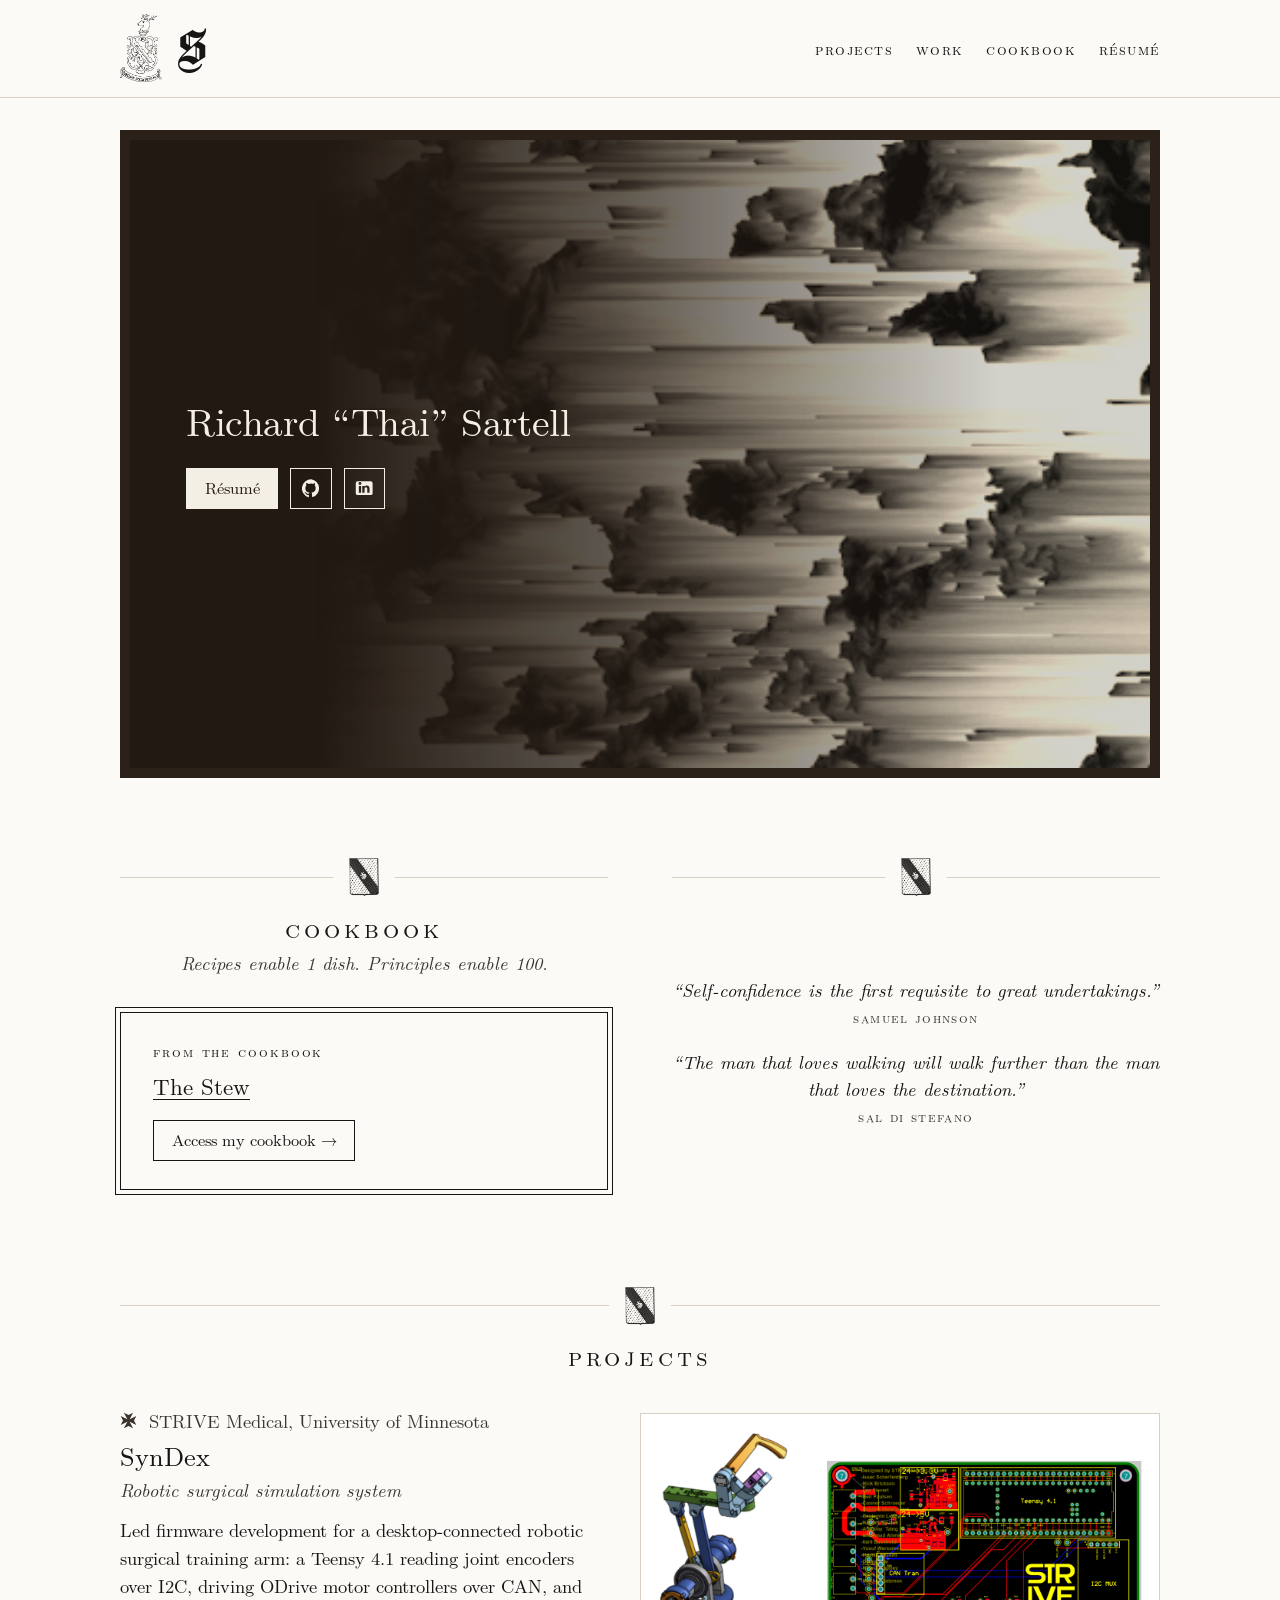
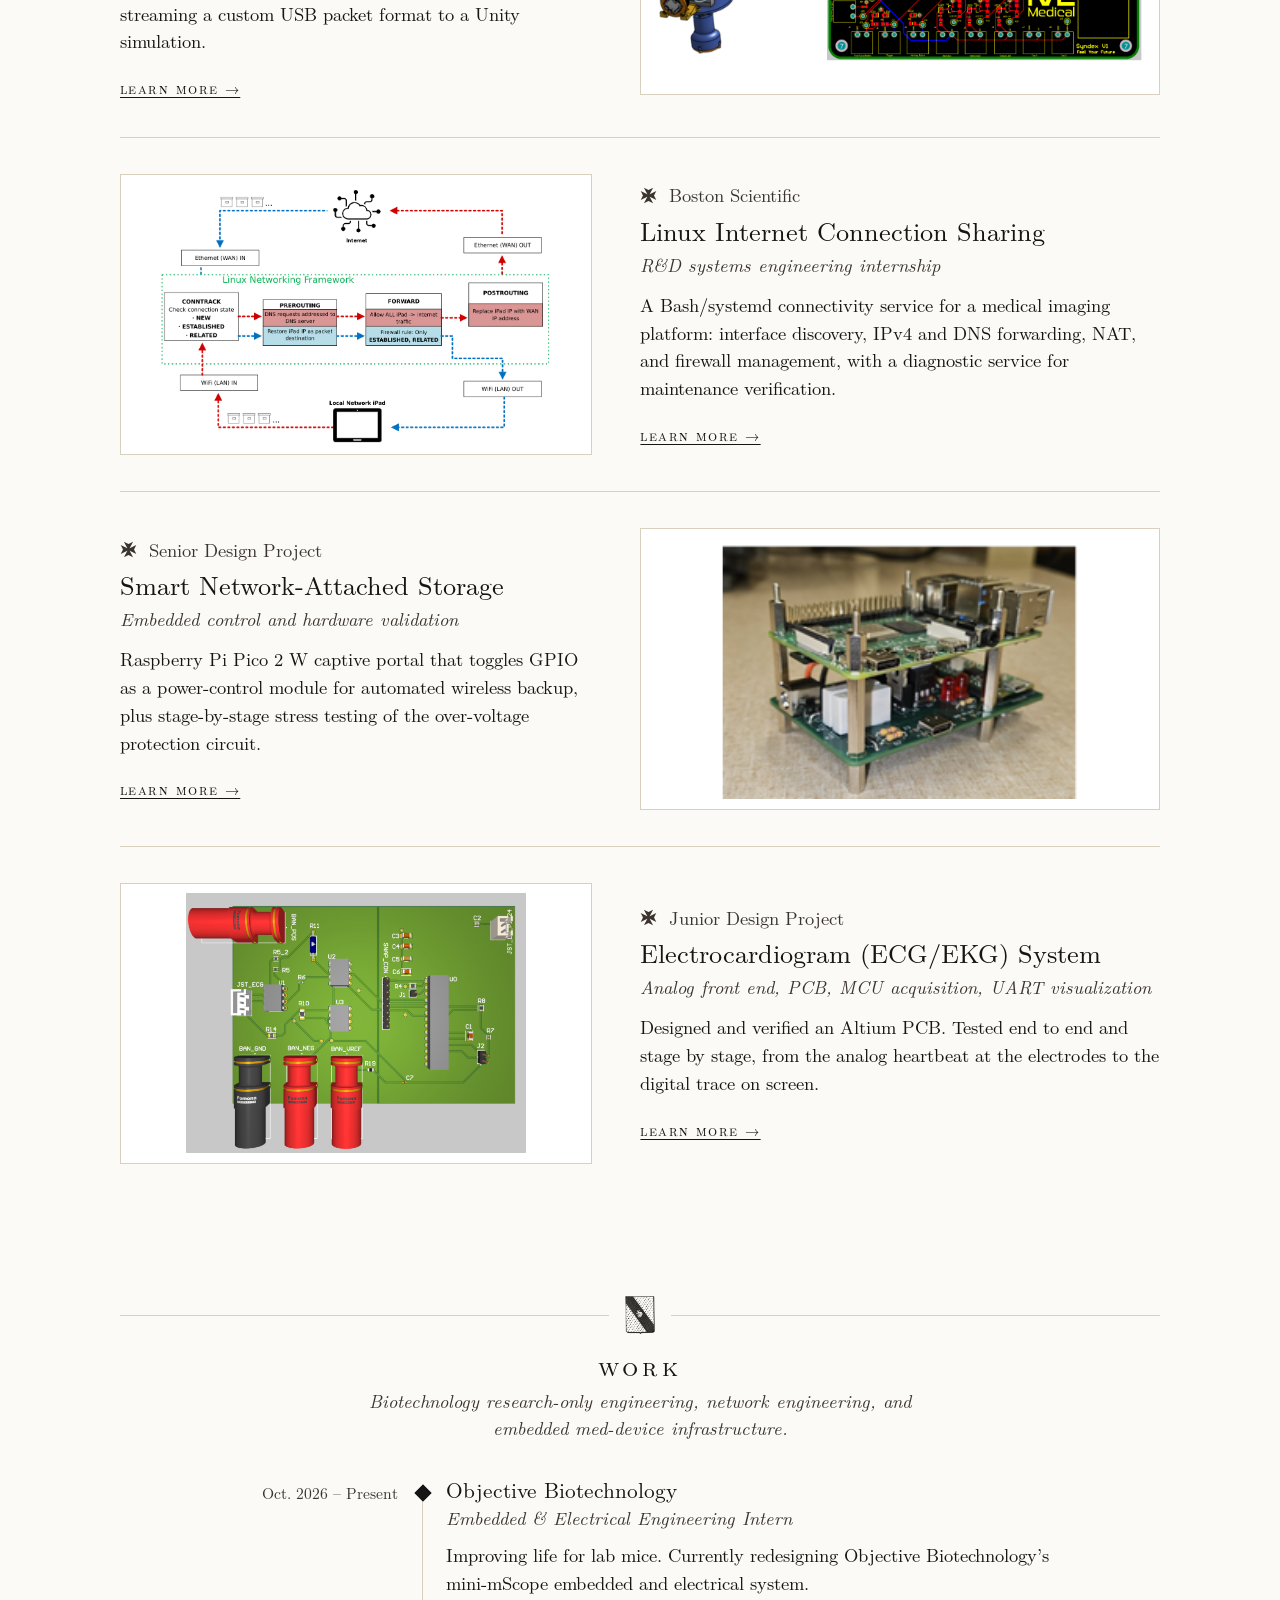
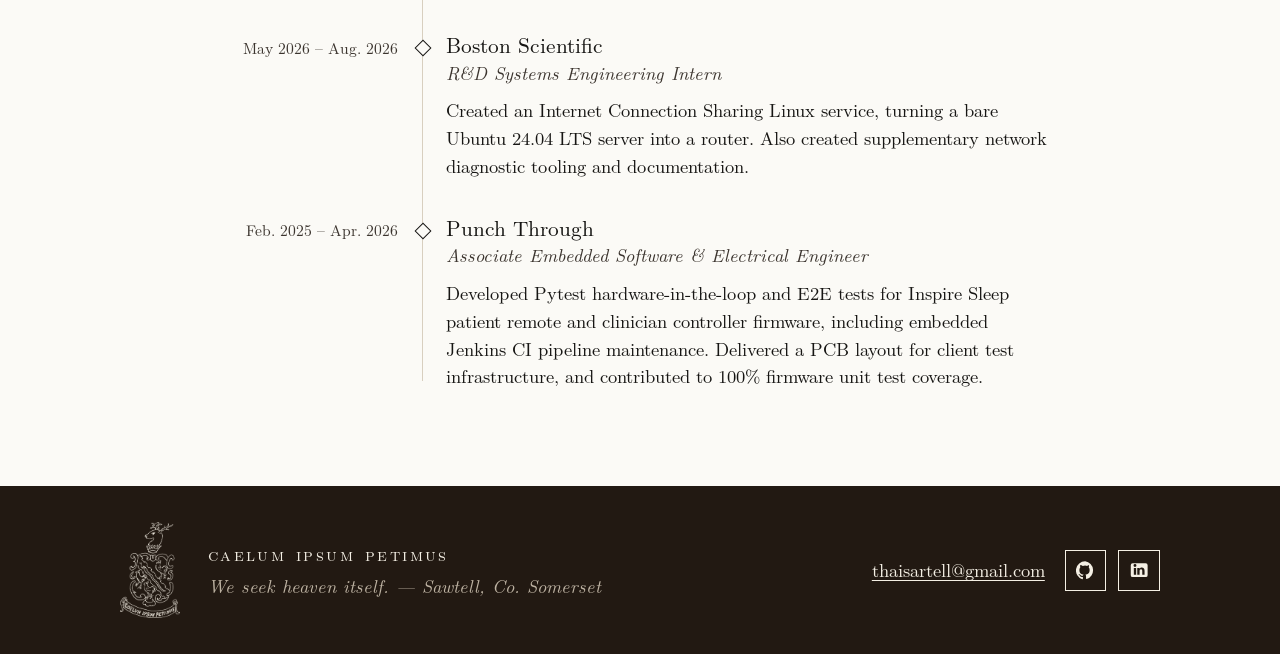
==== commit 64ec4a2d: "homepage layout, recipe updates, maltese cross markers - Taller hero banner; Cookbook teaser and epi" ====
--- a/index.html
+++ b/index.html
@@ -56,20 +56,30 @@
         </div>
       </section>
 
-      <section class="section" id="kitchen" aria-labelledby="kitchen-heading">
-        <header class="section-head">
+      <div class="section split">
+        <section id="cookbook" aria-labelledby="cookbook-heading">
+          <header class="section-head">
+            <div class="ornament-rule" aria-hidden="true"><span class="tile"></span></div>
+            <h2 id="cookbook-heading">Cookbook</h2>
+            <p>Recipes enable 1 dish. Principles enable 100.</p>
+          </header>
+          <div class="kitchen-teaser">
+            <div>
+              <p class="smallcaps">From the cookbook</p>
+              <p class="tonight"><a id="tonight-link" href="cookbook.html">Open the cookbook</a></p>
+            </div>
+            <a class="button button-ghost" href="cookbook.html">Access my cookbook &rarr;</a>
+          </div>
+        </section>
+
+        <section class="epigraph-panel" aria-label="Epigraphs">
           <div class="ornament-rule" aria-hidden="true"><span class="tile"></span></div>
-          <h2 id="kitchen-heading">Kitchen</h2>
-          <p>Recipes enable 1 dish. Principles enable 100.</p>
-        </header>
-        <div class="kitchen-teaser">
-          <div>
-            <p class="smallcaps">Tonight, perhaps</p>
-            <p class="tonight"><a id="tonight-link" href="cookbook.html">Open the cookbook</a></p>
-          </div>
-          <a class="button button-ghost" href="cookbook.html">The cookbook &rarr;</a>
-        </div>
-      </section>
+          <ul class="epigraphs">
+            <li>&ldquo;Self-confidence is the first requisite to great undertakings.&rdquo;<cite>Samuel Johnson</cite></li>
+            <li>&ldquo;The man that loves walking will walk further than the man that loves the destination.&rdquo;<cite>Sal Di Stefano</cite></li>
+          </ul>
+        </section>
+      </div>
 
       <section class="section" id="projects" aria-labelledby="projects-heading">
         <header class="section-head">
@@ -80,7 +90,7 @@
         <div class="project-list">
           <article class="project" id="project-syndex">
             <div class="project-copy">
-              <p class="project-kicker"><span class="numeral">i.</span><span>STRIVE Medical, University of Minnesota</span></p>
+              <p class="project-kicker"><span class="numeral" aria-hidden="true"></span><span>STRIVE Medical, University of Minnesota</span></p>
               <h3><a href="projects/syndex.html">SynDex</a></h3>
               <p class="project-subtitle">Robotic surgical simulation system</p>
               <p>
@@ -97,7 +107,7 @@
 
           <article class="project" id="project-linux-ics">
             <div class="project-copy">
-              <p class="project-kicker"><span class="numeral">ii.</span><span>Boston Scientific</span></p>
+              <p class="project-kicker"><span class="numeral" aria-hidden="true"></span><span>Boston Scientific</span></p>
               <h3><a href="projects/linux-internet-connection-sharing.html">Linux Internet Connection Sharing</a></h3>
               <p class="project-subtitle">R&amp;D systems engineering internship</p>
               <p>
@@ -113,7 +123,7 @@
 
           <article class="project" id="project-smart-nas">
             <div class="project-copy">
-              <p class="project-kicker"><span class="numeral">iii.</span><span>Senior Design Project</span></p>
+              <p class="project-kicker"><span class="numeral" aria-hidden="true"></span><span>Senior Design Project</span></p>
               <h3><a href="projects/smart-network-attached-storage.html">Smart Network-Attached Storage</a></h3>
               <p class="project-subtitle">Embedded control and hardware validation</p>
               <p>
@@ -123,13 +133,13 @@
               <a class="read-more" href="projects/smart-network-attached-storage.html">Learn more &rarr;</a>
             </div>
             <figure class="project-figure">
-              <img src="assets/diagrams/snasSystemDiagram.jpg" width="1640" height="567" loading="lazy" alt="Smart NAS system diagram">
+              <img src="assets/diagrams/snasAssemblyPhoto.png" width="233" height="166" loading="lazy" alt="Physical Smart NAS assembly with its stacked controller and protection circuit boards">
             </figure>
           </article>
 
           <article class="project" id="project-ecg">
             <div class="project-copy">
-              <p class="project-kicker"><span class="numeral">iv.</span><span>Junior Design Project</span></p>
+              <p class="project-kicker"><span class="numeral" aria-hidden="true"></span><span>Junior Design Project</span></p>
               <h3><a href="projects/electrocardiogram-acquisition-system.html">Electrocardiogram (ECG/EKG) System</a></h3>
               <p class="project-subtitle">Analog front end, PCB, MCU acquisition, UART visualization</p>
               <p>
@@ -180,13 +190,6 @@
         </ol>
       </section>
 
-      <section class="section section-epigraphs" aria-label="Epigraphs">
-        <div class="ornament-rule" aria-hidden="true"><span class="tile"></span></div>
-        <ul class="epigraphs">
-          <li>&ldquo;Self-confidence is the first requisite to great undertakings.&rdquo;<cite>Samuel Johnson</cite></li>
-          <li>&ldquo;The man that loves walking will walk further than the man that loves the destination.&rdquo;<cite>Sal Di Stefano</cite></li>
-        </ul>
-      </section>
     </main>
 
     <footer class="site-footer" id="contact">
--- a/css/style.css
+++ b/css/style.css
@@ -244,7 +244,7 @@
   position: relative;
   display: grid;
   grid-template-columns: minmax(0, 1.15fr) minmax(0, 1fr);
-  min-height: 460px;
+  min-height: clamp(460px, 72vh, 720px);
   overflow: hidden;
   border: 10px solid var(--brown-raised);
   background: var(--brown);
@@ -380,23 +380,15 @@
   content: "";
 }
 
+/* Sartel shield, used as a mask so it takes the text color. */
 .tile {
   display: block;
   flex: none;
   width: 30px;
   height: 39px;
-}
-
-/* Sartel shield, used as a mask so it takes the text color. */
-.tile,
-.ornament {
   background: currentColor;
   -webkit-mask: url("../assets/images/shield.png") center / contain no-repeat;
   mask: url("../assets/images/shield.png") center / contain no-repeat;
-}
-
-.ornament {
-  display: block;
 }
 
 .section-head h1,
@@ -448,11 +440,16 @@
   color: var(--ink-soft);
 }
 
+/* Maltese cross marker, masked so it takes the text color. */
 .numeral {
-  font-family: var(--caps);
-  font-size: 1rem;
-  letter-spacing: 0.08em;
-  text-transform: lowercase;
+  display: inline-block;
+  flex: none;
+  align-self: center;
+  width: 0.95em;
+  height: 0.95em;
+  background: currentColor;
+  -webkit-mask: url("data:image/svg+xml,%3Csvg xmlns='http://www.w3.org/2000/svg' viewBox='0 0 24 24'%3E%3Cpath d='M10.4 10.4 5.5 1 12 4.2 18.5 1 13.6 10.4ZM13.6 10.4 23 5.5 19.8 12 23 18.5 13.6 13.6ZM13.6 13.6 18.5 23 12 19.8 5.5 23 10.4 13.6ZM10.4 13.6 1 18.5 4.2 12 1 5.5 10.4 10.4ZM10.4 10.4H13.6V13.6H10.4Z'/%3E%3C/svg%3E") center / contain no-repeat;
+  mask: url("data:image/svg+xml,%3Csvg xmlns='http://www.w3.org/2000/svg' viewBox='0 0 24 24'%3E%3Cpath d='M10.4 10.4 5.5 1 12 4.2 18.5 1 13.6 10.4ZM13.6 10.4 23 5.5 19.8 12 23 18.5 13.6 13.6ZM13.6 13.6 18.5 23 12 19.8 5.5 23 10.4 13.6ZM10.4 13.6 1 18.5 4.2 12 1 5.5 10.4 10.4ZM10.4 10.4H13.6V13.6H10.4Z'/%3E%3C/svg%3E") center / contain no-repeat;
 }
 
 .project h3 {
@@ -592,27 +589,39 @@
   font-size: 1.4rem;
 }
 
-/* ---------- Epigraphs + footer ---------- */
+/* ---------- Cookbook + epigraphs row, footer ---------- */
 
 .job:last-child {
   padding-bottom: 0;
 }
 
-.section-epigraphs {
-  padding-top: 2rem;
-  padding-bottom: 0;
-}
-
-.section-epigraphs + * {
-  margin-top: 0;
+/* Cookbook teaser on the left, epigraphs on the right, sharing one row. */
+.split {
+  display: grid;
+  grid-template-columns: minmax(0, 1fr) minmax(0, 1fr);
+  gap: clamp(2rem, 5vw, 4rem);
+}
+
+.split .kitchen-teaser {
+  grid-template-columns: 1fr;
+  gap: 1rem;
+  justify-items: start;
+}
+
+.epigraph-panel {
+  display: flex;
+  flex-direction: column;
+}
+
+.epigraph-panel .epigraphs {
+  display: flex;
+  flex: 1;
+  flex-direction: column;
+  justify-content: center;
 }
 
 .epigraphs li:last-child {
   margin-bottom: 0;
-}
-
-main:has(.section-epigraphs) + .site-footer {
-  margin-top: 2.5rem;
 }
 
 .epigraphs {
@@ -1028,13 +1037,6 @@
   background: #fffefb;
 }
 
-.recipe-card .ornament {
-  width: 28px;
-  height: 36px;
-  margin: 0 auto 0.75rem;
-  color: var(--ink);
-}
-
 .recipe-card .card-label {
   margin-bottom: 0.25rem;
   color: var(--ink-soft);
@@ -1051,13 +1053,6 @@
   margin-bottom: 0.6rem;
   color: var(--ink-soft);
   font-style: italic;
-  text-align: center;
-}
-
-.recipe-card .summary {
-  max-width: 36rem;
-  margin: 0 auto 1rem;
-  font-size: 1.1rem;
   text-align: center;
 }
 
@@ -1185,7 +1180,7 @@
   text-transform: lowercase;
 }
 
-.row-summary {
+.row-principle {
   grid-column: 1 / -1;
   color: var(--ink-soft);
   font-size: 0.95rem;
@@ -1202,6 +1197,10 @@
 
 @media (max-width: 860px) {
   .hero-frame {
+    grid-template-columns: 1fr;
+  }
+
+  .split {
     grid-template-columns: 1fr;
   }
 
